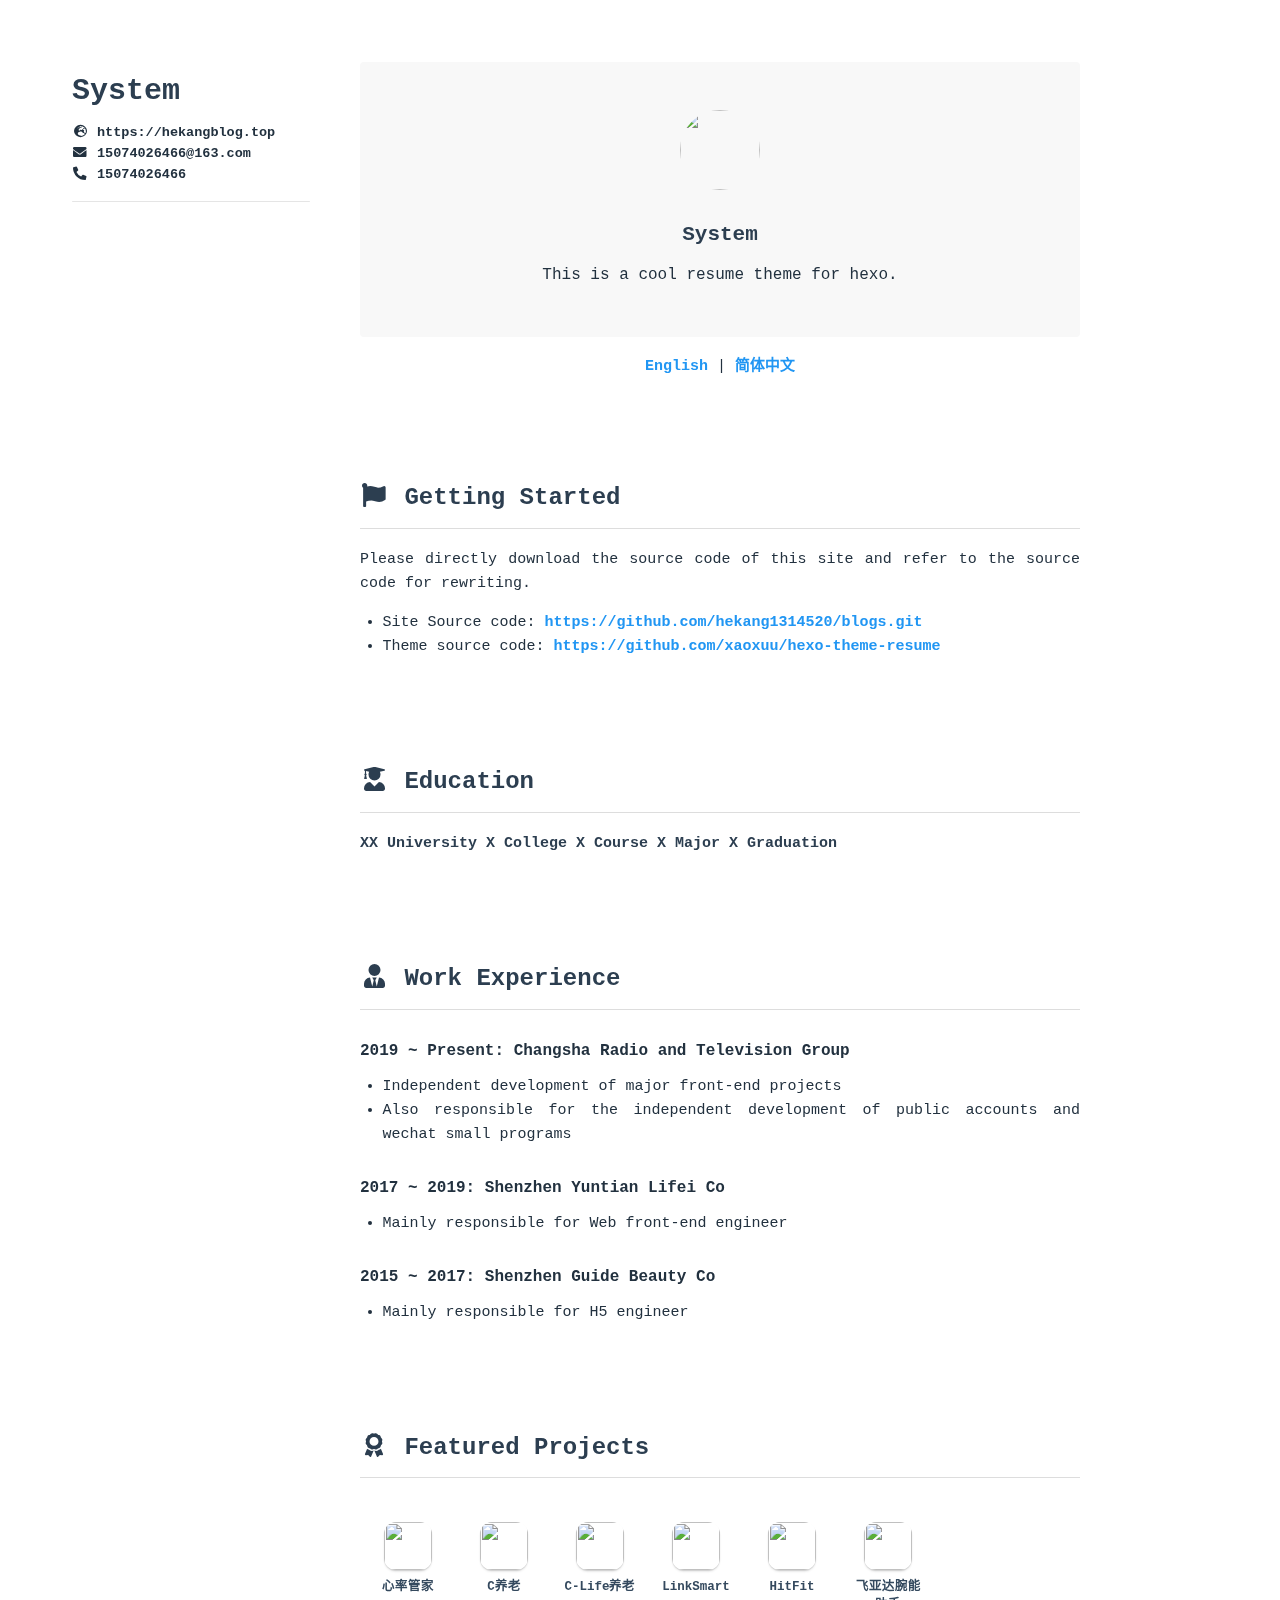
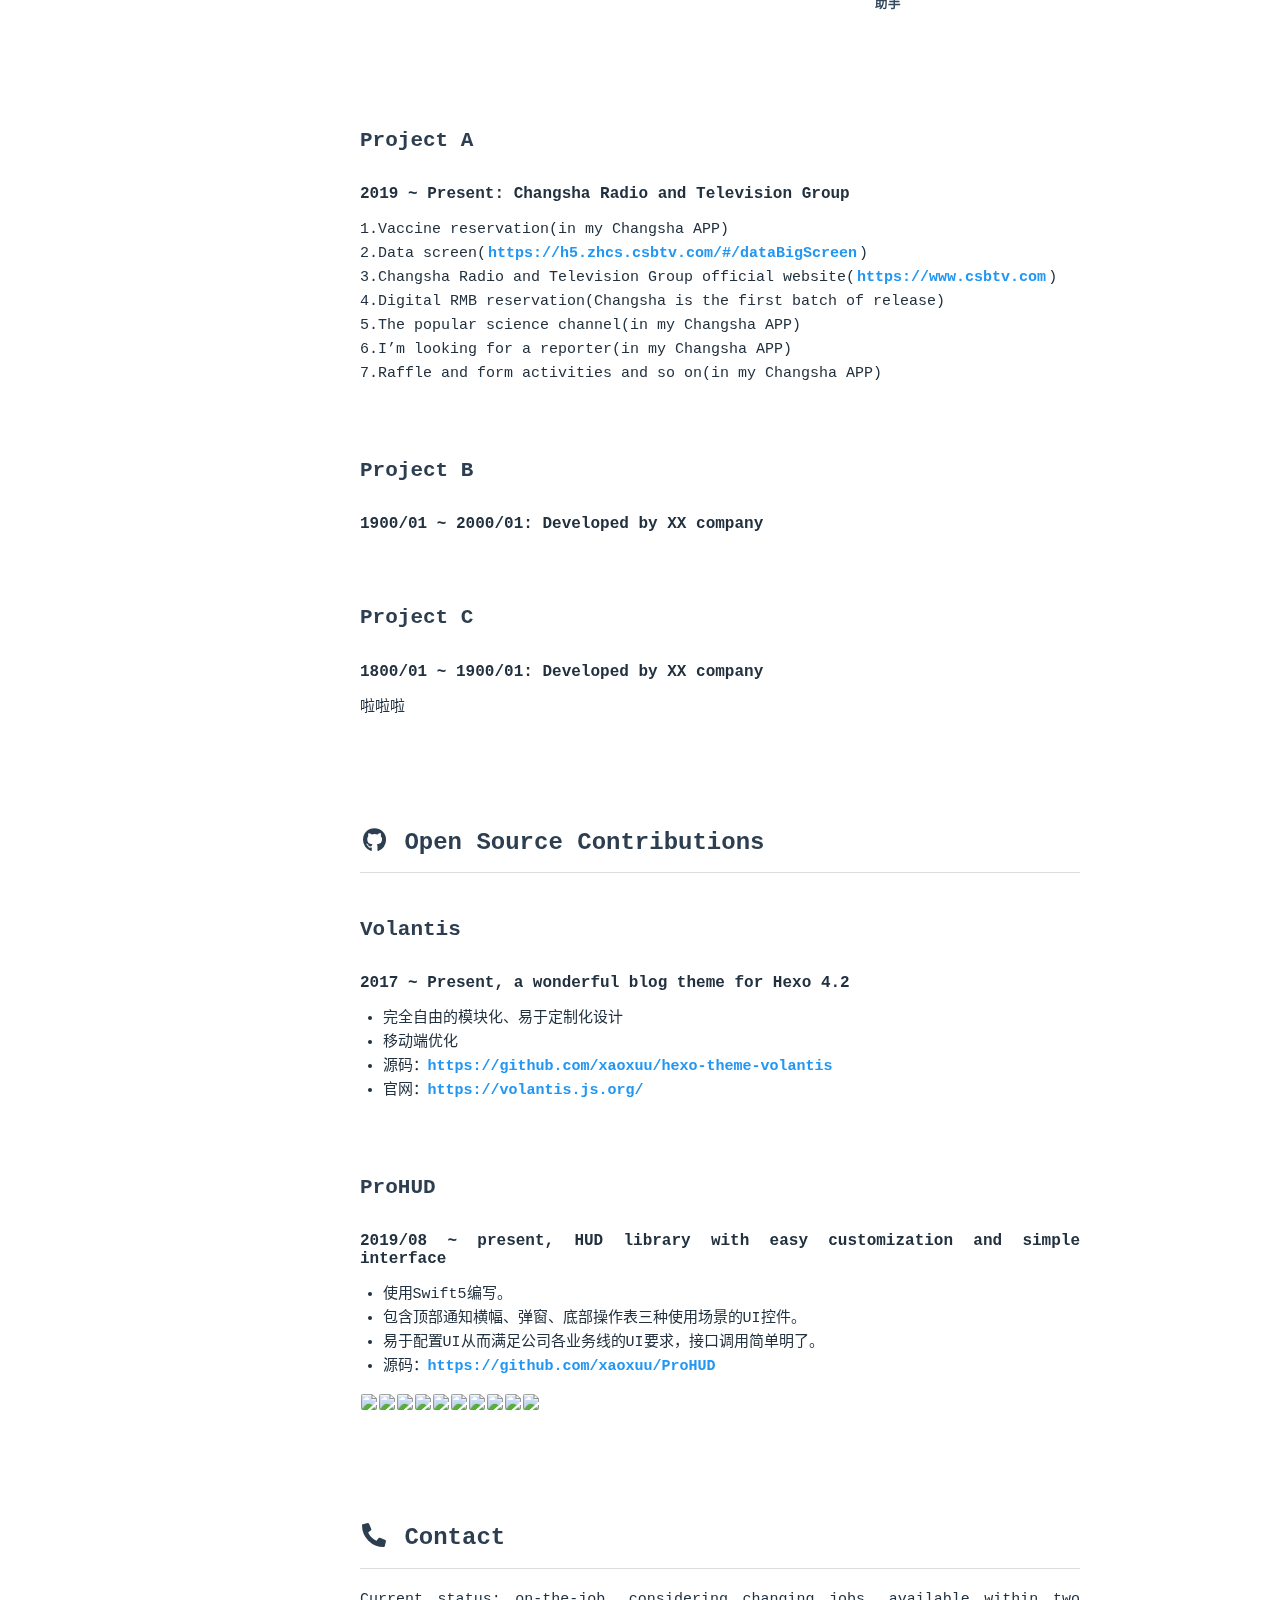
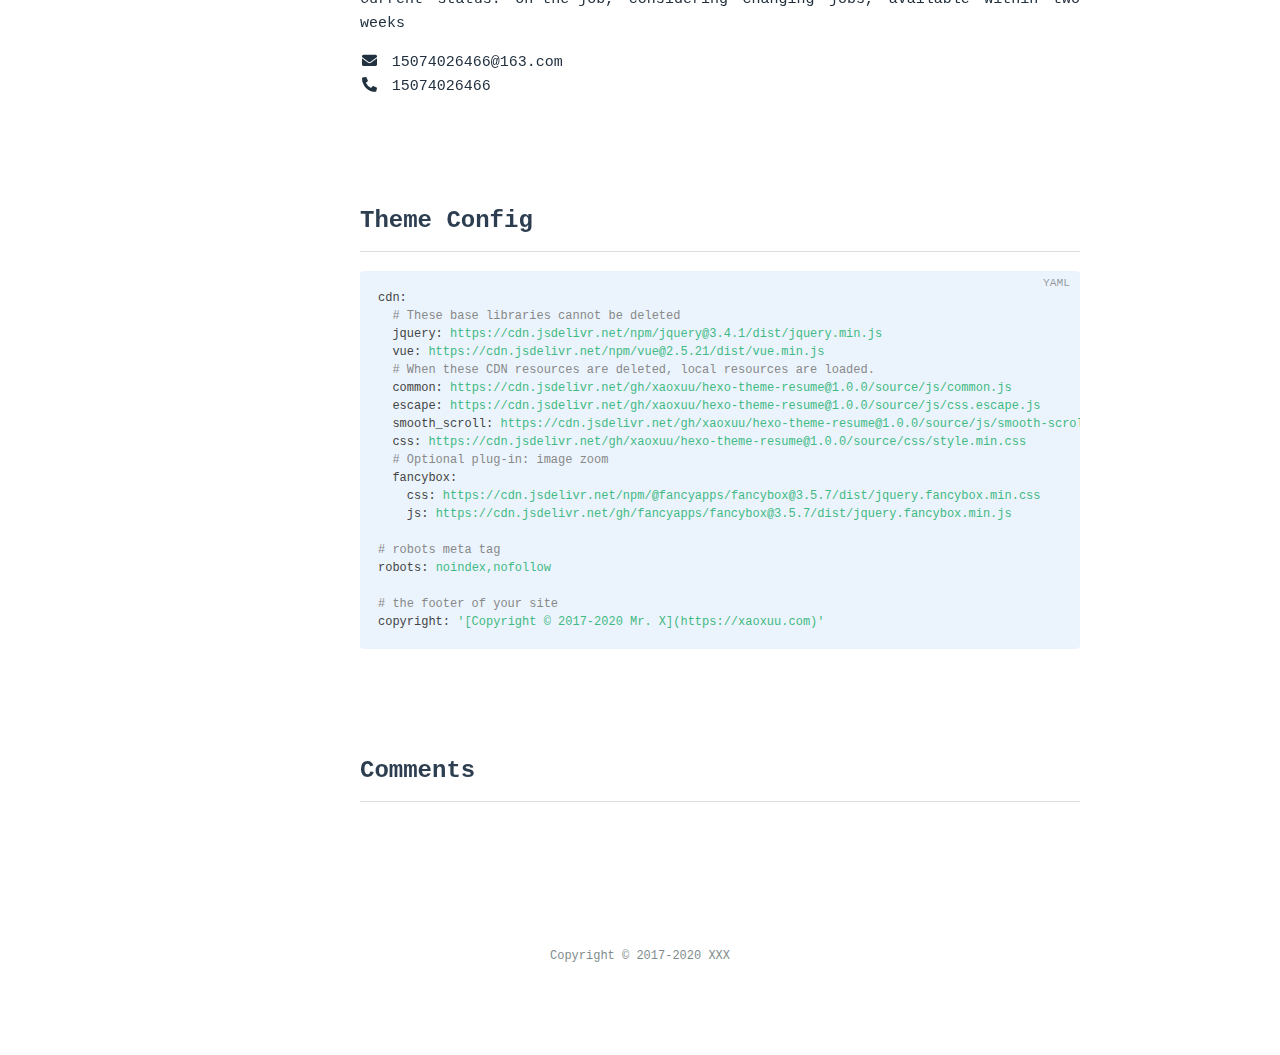
==== index.html @ fd93eb00 "update pages" ====
<!DOCTYPE html><html lang="zh-CN"><head><meta charset="utf-8"><meta name="robots" content="index,follow"><meta name="renderer" content="webkit"><meta name="force-rendering" content="webkit"><meta http-equiv="X-UA-Compatible" content="IE=Edge,chrome=1"><meta name="HandheldFriendly" content="True"><meta name="apple-mobile-web-app-capable" content="yes"><meta name="viewport" content="width=device-width,initial-scale=1,maximum-scale=1,user-scalable=no"><title>System</title><meta name="keywords" content="Resume,Hexo,Resume Theme"><meta name="description" content="This is a cool resume theme for hexo."><meta name="theme-color" content="#FFFFFF"><meta name="msapplication-TileColor" content="#1BC3FB"><meta name="msapplication-config" content="https://cdn.jsdelivr.net/gh/xaoxuu/cdn-assets/favicon/browserconfig.xml"><link rel="shortcut icon" type="image/x-icon" href="https://cdn.jsdelivr.net/gh/xaoxuu/cdn-assets/favicon/favicon.ico"><link rel="icon" type="image/x-icon" sizes="32x32" href="https://cdn.jsdelivr.net/gh/xaoxuu/cdn-assets/favicon/favicon-32x32.png"><link rel="apple-touch-icon" type="image/png" sizes="180x180" href="https://cdn.jsdelivr.net/gh/xaoxuu/cdn-assets/favicon/apple-touch-icon.png"><link rel="mask-icon" color="#1BC3FB" href="https://cdn.jsdelivr.net/gh/xaoxuu/cdn-assets/favicon/safari-pinned-tab.svg"><link rel="manifest" href="https://cdn.jsdelivr.net/gh/xaoxuu/cdn-assets/favicon/site.webmanifest"><link rel="stylesheet" href="https://cdn.jsdelivr.net/npm/@fortawesome/fontawesome-free@5.12.1/css/all.min.css"><link rel="stylesheet" href="https://cdn.jsdelivr.net/npm/@fancyapps/fancybox@3.5/dist/jquery.fancybox.min.css"><link rel="stylesheet" href="/css/page.css"><meta name="generator" content="Hexo 5.3.0"></head><body class="docs"><div id="mobile-bar"><a class="menu-button fas fa-bars"></a><h2 class="nav-title">System</h2></div><script src="https://cdn.jsdelivr.net/npm/vue@2.6/dist/vue.min.js"></script><script>Vue.config.productionTip=!1,window.PAGE_TYPE="resume"</script><div id="main" class="fix-sidebar"><div class="sidebar"><div class="sidebar-inner"><header class="header"><h2>System</h2><div class="meta"><p><a target="_blank" rel="external nofollow noopener noreferrer" href="https://hekangblog.top"><i class="fas fa-globe-europe fa-fw"></i>&nbsp;https://hekangblog.top</a></p><p><a><i class="fas fa-envelope fa-fw"></i>&nbsp;15074026466@163.com</a></p><p><a href="tel:15074026466" rel="external nofollow noopener noreferrer" target="_blank"><i class="fas fa-phone-alt fa-fw"></i>&nbsp;15074026466</a></p></div><hr><br></header><div class="list"><ul class="menu-root"><li><a href="/index.html" class="sidebar-link current"></a></li><li><a href="/zh-cn/index.html" class="sidebar-link current"></a></li></ul></div></div></div><div class="content with-sidebar"><div class="resume-header"><div class="avatar"><img no-lazy class="avatar" src="https://cdn-oss.zhcs.csbtv.com/zhcs-prd/images/623d80fe1bd32700014adb04"></div><h1 class="resume-title">System</h1><p class="description">This is a cool resume theme for hexo.</p></div><center><a href="/">English</a> | <a href="/zh-cn/">简体中文</a></center><h2 id="Getting-Started"><a href="#Getting-Started" class="headerlink" title=" Getting Started"></a><i class="fas fa-flag"></i> Getting Started</h2><p>Please directly download the source code of this site and refer to the source code for rewriting.</p><ul><li>Site Source code: <a target="_blank" rel="external nofollow noopener noreferrer" href="https://github.com/hekang1314520/blogs.git">https://github.com/hekang1314520/blogs.git</a></li><li>Theme source code: <a target="_blank" rel="external nofollow noopener noreferrer" href="https://github.com/xaoxuu/hexo-theme-resume">https://github.com/xaoxuu/hexo-theme-resume</a></li></ul><h2 id="Education"><a href="#Education" class="headerlink" title=" Education"></a><i class="fas fa-user-graduate"></i> Education</h2><p><strong>XX University X College X Course X Major X Graduation</strong></p><h2 id="Work-Experience"><a href="#Work-Experience" class="headerlink" title=" Work Experience"></a><i class="fas fa-user-tie"></i> Work Experience</h2><h4 id="2019-Present-Changsha-Radio-and-Television-Group"><a href="#2019-Present-Changsha-Radio-and-Television-Group" class="headerlink" title="2019 ~ Present: Changsha Radio and Television Group"></a>2019 ~ Present: Changsha Radio and Television Group</h4><ul><li>Independent development of major front-end projects</li><li>Also responsible for the independent development of public accounts and wechat small programs</li></ul><h4 id="2017-2019-Shenzhen-Yuntian-Lifei-Co"><a href="#2017-2019-Shenzhen-Yuntian-Lifei-Co" class="headerlink" title="2017 ~ 2019: Shenzhen Yuntian Lifei Co"></a>2017 ~ 2019: Shenzhen Yuntian Lifei Co</h4><ul><li>Mainly responsible for Web front-end engineer</li></ul><h4 id="2015-2017-Shenzhen-Guide-Beauty-Co"><a href="#2015-2017-Shenzhen-Guide-Beauty-Co" class="headerlink" title="2015 ~ 2017: Shenzhen Guide Beauty Co"></a>2015 ~ 2017: Shenzhen Guide Beauty Co</h4><ul><li>Mainly responsible for H5 engineer</li></ul><h2 id="Featured-Projects"><a href="#Featured-Projects" class="headerlink" title=" Featured Projects"></a><i class="fas fa-award"></i> Featured Projects</h2><btns rounded><a target="_blank" rel="external nofollow noopener noreferrer" href="https://apps.apple.com/cn/app/heart-mate-pro-hrm-utility/id1463348922?ls=1"><img src="https://img.vim-cn.com/92/d570170f4f12e1ee829ca0e85a7dffeb77343a.svg" data-original="https://cdn.jsdelivr.net/gh/xaoxuu/cdn-assets/proj/heartmate/icon.png"> 心率管家 </a><a target="_blank" rel="external nofollow noopener noreferrer" href="https://apps.apple.com/cn/app/c%E5%85%BB%E8%80%81/id1458315594"><img src="https://img.vim-cn.com/92/d570170f4f12e1ee829ca0e85a7dffeb77343a.svg" data-original="https://cdn.jsdelivr.net/gh/xaoxuu/cdn-assets/proj/het-cyanglao/icon.png"> C养老 </a><a target="_blank" rel="external nofollow noopener noreferrer" href="https://apps.apple.com/cn/app/c-life%E5%85%BB%E8%80%81/id1393937890"><img src="https://img.vim-cn.com/92/d570170f4f12e1ee829ca0e85a7dffeb77343a.svg" data-original="https://cdn.jsdelivr.net/gh/xaoxuu/cdn-assets/proj/het-clife/icon.png"> C-Life养老 </a><a target="_blank" rel="external nofollow noopener noreferrer" href="https://apps.apple.com/cn/app/linksmart/id1109303355"><img src="https://img.vim-cn.com/92/d570170f4f12e1ee829ca0e85a7dffeb77343a.svg" data-original="https://cdn.jsdelivr.net/gh/xaoxuu/cdn-assets/proj/ht-linksmart/icon.png"> LinkSmart </a><a target="_blank" rel="external nofollow noopener noreferrer" href="https://apps.apple.com/cn/app/hitfit/id1207738581"><img src="https://img.vim-cn.com/92/d570170f4f12e1ee829ca0e85a7dffeb77343a.svg" data-original="https://cdn.jsdelivr.net/gh/xaoxuu/cdn-assets/proj/ht-hitfit/icon.png"> HitFit </a><a target="_blank" rel="external nofollow noopener noreferrer" href="https://apps.apple.com/cn/app/%E8%85%95%E8%83%BD%E5%8A%A9%E6%89%8B/id1138242219"><img src="https://img.vim-cn.com/92/d570170f4f12e1ee829ca0e85a7dffeb77343a.svg" data-original="https://cdn.jsdelivr.net/gh/xaoxuu/cdn-assets/proj/ht-fiyta/icon.png"> 飞亚达腕能助手</a></btns><br><h3 id="Project-A"><a href="#Project-A" class="headerlink" title="Project A"></a>Project A</h3><h4 id="2019-Present-Changsha-Radio-and-Television-Group-1"><a href="#2019-Present-Changsha-Radio-and-Television-Group-1" class="headerlink" title="2019 ~ Present: Changsha Radio and Television Group"></a>2019 ~ Present: Changsha Radio and Television Group</h4><p>1.Vaccine reservation(in my Changsha APP)<br>2.Data screen(<a target="_blank" rel="external nofollow noopener noreferrer" href="https://h5.zhcs.csbtv.com/#/dataBigScreen">https://h5.zhcs.csbtv.com/#/dataBigScreen</a>)<br>3.Changsha Radio and Television Group official website(<a target="_blank" rel="external nofollow noopener noreferrer" href="https://www.csbtv.com/">https://www.csbtv.com</a>)<br>4.Digital RMB reservation(Changsha is the first batch of release)<br>5.The popular science channel(in my Changsha APP)<br>6.I’m looking for a reporter(in my Changsha APP)<br>7.Raffle and form activities and so on(in my Changsha APP)</p><h3 id="Project-B"><a href="#Project-B" class="headerlink" title="Project B"></a>Project B</h3><h4 id="1900-01-2000-01-Developed-by-XX-company"><a href="#1900-01-2000-01-Developed-by-XX-company" class="headerlink" title="1900/01 ~ 2000/01: Developed by XX company"></a>1900/01 ~ 2000/01: Developed by XX company</h4><h3 id="Project-C"><a href="#Project-C" class="headerlink" title="Project C"></a>Project C</h3><h4 id="1800-01-1900-01-Developed-by-XX-company"><a href="#1800-01-1900-01-Developed-by-XX-company" class="headerlink" title="1800/01 ~ 1900/01: Developed by XX company"></a>1800/01 ~ 1900/01: Developed by XX company</h4><p>啦啦啦</p><h2 id="Open-Source-Contributions"><a href="#Open-Source-Contributions" class="headerlink" title=" Open Source Contributions"></a><i class="fab fa-github"></i> Open Source Contributions</h2><h3 id="Volantis"><a href="#Volantis" class="headerlink" title="Volantis"></a>Volantis</h3><h4 id="2017-Present-a-wonderful-blog-theme-for-Hexo-4-2"><a href="#2017-Present-a-wonderful-blog-theme-for-Hexo-4-2" class="headerlink" title="2017 ~ Present, a wonderful blog theme for Hexo 4.2"></a>2017 ~ Present, a wonderful blog theme for Hexo 4.2</h4><ul><li>完全自由的模块化、易于定制化设计</li><li>移动端优化</li><li>源码：<a target="_blank" rel="external nofollow noopener noreferrer" href="https://github.com/xaoxuu/hexo-theme-volantis">https://github.com/xaoxuu/hexo-theme-volantis</a></li><li>官网：<a target="_blank" rel="external nofollow noopener noreferrer" href="https://volantis.js.org/">https://volantis.js.org/</a></li></ul><h3 id="ProHUD"><a href="#ProHUD" class="headerlink" title="ProHUD"></a>ProHUD</h3><h4 id="2019-08-present-HUD-library-with-easy-customization-and-simple-interface"><a href="#2019-08-present-HUD-library-with-easy-customization-and-simple-interface" class="headerlink" title="2019/08 ~ present, HUD library with easy customization and simple interface"></a>2019/08 ~ present, HUD library with easy customization and simple interface</h4><ul><li>使用Swift5编写。</li><li>包含顶部通知横幅、弹窗、底部操作表三种使用场景的UI控件。</li><li>易于配置UI从而满足公司各业务线的UI要求，接口调用简单明了。</li><li>源码：<a target="_blank" rel="external nofollow noopener noreferrer" href="https://github.com/xaoxuu/ProHUD">https://github.com/xaoxuu/ProHUD</a></li></ul><fancybox><img src="https://img.vim-cn.com/92/d570170f4f12e1ee829ca0e85a7dffeb77343a.svg" data-original="https://cdn.jsdelivr.net/gh/xaoxuu/cdn-assets/proj/prohud/screenshot01.png"> <img src="https://img.vim-cn.com/92/d570170f4f12e1ee829ca0e85a7dffeb77343a.svg" data-original="https://cdn.jsdelivr.net/gh/xaoxuu/cdn-assets/proj/prohud/screenshot02.png"> <img src="https://img.vim-cn.com/92/d570170f4f12e1ee829ca0e85a7dffeb77343a.svg" data-original="https://cdn.jsdelivr.net/gh/xaoxuu/cdn-assets/proj/prohud/screenshot03.png"> <img src="https://img.vim-cn.com/92/d570170f4f12e1ee829ca0e85a7dffeb77343a.svg" data-original="https://cdn.jsdelivr.net/gh/xaoxuu/cdn-assets/proj/prohud/screenshot04.png"> <img src="https://img.vim-cn.com/92/d570170f4f12e1ee829ca0e85a7dffeb77343a.svg" data-original="https://cdn.jsdelivr.net/gh/xaoxuu/cdn-assets/proj/prohud/screenshot05.png"> <img src="https://img.vim-cn.com/92/d570170f4f12e1ee829ca0e85a7dffeb77343a.svg" data-original="https://cdn.jsdelivr.net/gh/xaoxuu/cdn-assets/proj/prohud/screenshot06.png"> <img src="https://img.vim-cn.com/92/d570170f4f12e1ee829ca0e85a7dffeb77343a.svg" data-original="https://cdn.jsdelivr.net/gh/xaoxuu/cdn-assets/proj/prohud/screenshot07.png"> <img src="https://img.vim-cn.com/92/d570170f4f12e1ee829ca0e85a7dffeb77343a.svg" data-original="https://cdn.jsdelivr.net/gh/xaoxuu/cdn-assets/proj/prohud/screenshot08.png"> <img src="https://img.vim-cn.com/92/d570170f4f12e1ee829ca0e85a7dffeb77343a.svg" data-original="https://cdn.jsdelivr.net/gh/xaoxuu/cdn-assets/proj/prohud/screenshot09.png"> <img src="https://img.vim-cn.com/92/d570170f4f12e1ee829ca0e85a7dffeb77343a.svg" data-original="https://cdn.jsdelivr.net/gh/xaoxuu/cdn-assets/proj/prohud/screenshot10.png"></fancybox><h2 id="Contact"><a href="#Contact" class="headerlink" title=" Contact"></a><i class="fas fa-phone-alt"></i> Contact</h2><p>Current status: on-the-job, considering changing jobs, available within two weeks</p><p><i class="fas fa-envelope fa-fw"></i> 15074026466@163.com<br><i class="fas fa-phone-alt fa-fw"></i> 15074026466</p><h2 id="Theme-Config"><a href="#Theme-Config" class="headerlink" title="Theme Config"></a>Theme Config</h2><figure class="highlight yaml"><table><tr><td class="code"><pre><span class="line"><span class="attr">cdn:</span></span><br><span class="line">  <span class="comment"># These base libraries cannot be deleted</span></span><br><span class="line">  <span class="attr">jquery:</span> <span class="string">https://cdn.jsdelivr.net/npm/jquery@3.4.1/dist/jquery.min.js</span></span><br><span class="line">  <span class="attr">vue:</span> <span class="string">https://cdn.jsdelivr.net/npm/vue@2.5.21/dist/vue.min.js</span></span><br><span class="line">  <span class="comment"># When these CDN resources are deleted, local resources are loaded.</span></span><br><span class="line">  <span class="attr">common:</span> <span class="string">https://cdn.jsdelivr.net/gh/xaoxuu/hexo-theme-resume@1.0.0/source/js/common.js</span></span><br><span class="line">  <span class="attr">escape:</span> <span class="string">https://cdn.jsdelivr.net/gh/xaoxuu/hexo-theme-resume@1.0.0/source/js/css.escape.js</span></span><br><span class="line">  <span class="attr">smooth_scroll:</span> <span class="string">https://cdn.jsdelivr.net/gh/xaoxuu/hexo-theme-resume@1.0.0/source/js/smooth-scroll.min.js</span></span><br><span class="line">  <span class="attr">css:</span> <span class="string">https://cdn.jsdelivr.net/gh/xaoxuu/hexo-theme-resume@1.0.0/source/css/style.min.css</span></span><br><span class="line">  <span class="comment"># Optional plug-in: image zoom</span></span><br><span class="line">  <span class="attr">fancybox:</span></span><br><span class="line">    <span class="attr">css:</span> <span class="string">https://cdn.jsdelivr.net/npm/@fancyapps/fancybox@3.5.7/dist/jquery.fancybox.min.css</span></span><br><span class="line">    <span class="attr">js:</span> <span class="string">https://cdn.jsdelivr.net/gh/fancyapps/fancybox@3.5.7/dist/jquery.fancybox.min.js</span></span><br><span class="line"></span><br><span class="line"><span class="comment"># robots meta tag</span></span><br><span class="line"><span class="attr">robots:</span> <span class="string">noindex,nofollow</span></span><br><span class="line"></span><br><span class="line"><span class="comment"># the footer of your site</span></span><br><span class="line"><span class="attr">copyright:</span> <span class="string">&#x27;[Copyright © 2017-2020 Mr. X](https://xaoxuu.com)&#x27;</span></span><br></pre></td></tr></table></figure><h2 id="Comments"><a href="#Comments" class="headerlink" title="Comments"></a>Comments</h2><script src="https://utteranc.es/client.js" repo="xaoxuu/hexo-theme-resume" issue-number="17" theme="github-light" crossorigin="anonymous" async></script></div></div><script src="https://cdn.jsdelivr.net/gh/xaoxuu/hexo-theme-resume@1.0.0/source/js/smooth-scroll.min.js"></script><footer id="footer"><p></p><p><a href="/">Copyright © 2017-2020 XXX</a></p><p></p></footer><script src="https://cdn.jsdelivr.net/npm/jquery@3.5/dist/jquery.min.js"></script><script src="https://cdn.jsdelivr.net/gh/xaoxuu/hexo-theme-resume@1.0.0/source/js/common.js"></script><script src="https://cdn.jsdelivr.net/gh/xaoxuu/hexo-theme-resume@1.0.0/source/js/css.escape.js"></script><script src="https://cdn.jsdelivr.net/gh/fancyapps/fancybox@3.5/dist/jquery.fancybox.min.js"></script><script>let LAZY_LOAD_IMAGE="[object Object]";$("body").find("fancybox").find("img").each(function(){var t=document.createElement("a");$(t).attr("data-fancybox","gallery"),$(t).attr("href",$(this).attr("src")),LAZY_LOAD_IMAGE&&$(t).attr("href",$(this).attr("data-original")),$(this).wrap(t)})</script><script>window.imageLazyLoadSetting={isSPA:!1,processImages:null}</script><script>window.addEventListener("load",function(){var t=/\.(gif|jpg|jpeg|tiff|png)$/i,r=/^data:image\/[a-z]+;base64,/;Array.prototype.slice.call(document.querySelectorAll("img[data-original]")).forEach(function(a){var e=a.parentNode;"A"===e.tagName&&(e.href.match(t)||e.href.match(r))&&(e.href=a.dataset.original)})})</script><script>!function(n){n.imageLazyLoadSetting.processImages=i;var e=n.imageLazyLoadSetting.isSPA,r=Array.prototype.slice.call(document.querySelectorAll("img[data-original]"));function i(){e&&(r=Array.prototype.slice.call(document.querySelectorAll("img[data-original]")));for(var t,a=0;a<r.length;a++)0<=(t=(t=r[a]).getBoundingClientRect()).bottom&&0<=t.left&&t.top<=(n.innerHeight||document.documentElement.clientHeight)&&function(){var e=r[a],t=e,n=function(){r=r.filter(function(t){return e!==t})},i=new Image,o=t.getAttribute("data-original");i.onload=function(){t.src=o,n()},i.src=o}()}i(),n.addEventListener("scroll",function(){var t=i,e=n;clearTimeout(t.tId),t.tId=setTimeout(function(){t.call(e)},500)})}(this)</script><script>'use strict';'serviceWorker'in navigator&&navigator.serviceWorker.register('service-worker.js').then(function(a){a.onupdatefound=function(){var b=a.installing;b.onstatechange=function(){switch(b.state){case'installed':navigator.serviceWorker.controller?console.log('New or updated content is available.'):console.log('Content is now available offline!');break;case'redundant':console.error('The installing service worker became redundant.');}}}}).catch(function(a){console.error('Error during service worker registration:',a)});
</script></body></html>
---- css/page.css ----
/* build time:Fri Mar 25 2022 16:46:04 GMT+0800 (中国标准时间)*/
@font-face{font-family:Courier;src:url(https://cdn.jsdelivr.net/gh/xaoxuu/cdn-fonts/Courier/Courier.dfont);font-weight:300}.gutter pre{color:rgba(0,0,0,.4)}pre{color:#444}pre .constant,pre .function .keyword{color:#0092db}pre .attribute,pre .keyword{color:#e96900}pre .literal,pre .number{color:#ae81ff}pre .change,pre .clojure .built_in,pre .flow,pre .lisp .title,pre .nginx .title,pre .tag,pre .tag .title,pre .tex .special,pre .winutils{color:#2973b7}pre .class .title{color:#2c3e50}pre .regexp,pre .symbol,pre .symbol .string,pre .value{color:#42b983}pre .title{color:#a6e22e}pre .type{color:#2395f3}pre .addition,pre .apache .cbracket,pre .apache .tag,pre .attr_selector,pre .built_in,pre .django .filter .argument,pre .django .template_tag,pre .django .variable,pre .envvar,pre .haskell .type,pre .javadoc,pre .preprocessor,pre .prompt,pre .pseudo,pre .ruby .class .parent,pre .smalltalk .array,pre .smalltalk .class,pre .smalltalk .localvars,pre .sql .aggregate,pre .stream,pre .string,pre .subst,pre .tag .value,pre .tex .command{color:#42b983}pre .apache .sqbracket,pre .comment,pre .deletion,pre .doctype,pre .java .annotation,pre .pi,pre .python .decorator,pre .shebang,pre .template_comment,pre .tex .formula{color:#888}pre .coffeescript .javascript,pre .javascript .xml,pre .tex .formula,pre .xml .cdata,pre .xml .css,pre .xml .javascript,pre .xml .vbscript{opacity:.5}body{font-family:Courier,Menlo,Monaco,"Helvetica Neue",Arial,sans-serif;font-size:15px;-webkit-font-smoothing:antialiased;-moz-osx-font-smoothing:grayscale;color:#22313f;background-color:#fff;margin:0}body.docs{padding-top:0}@media screen and (max-width:900px){body.docs{padding-top:0}}hr{border:0;border-radius:1px;border-bottom:1px solid rgba(0,0,0,.1)}a{text-decoration:none;color:#22313f}img{border:none}h1,h2,h3,h4,strong{font-weight:600;color:#2c3e50}code,pre{font-family:Menlo,Monaco,courier,monospace,Arial,sans-serif;font-size:.8em;-webkit-font-smoothing:initial;-moz-osx-font-smoothing:initial}code{color:#e96900;background-color:#ebf4fd;border:1px solid #bfdcf9;padding:3px 4px 1px 4px;margin:0 2px;border-radius:2px;word-break:break-all}em{color:#7f8c8d}.button{padding:.32em 2em;line-height:2em;border-radius:2px;display:inline-block;color:#fff;background-color:#2196f3;transition:all .15s ease;box-sizing:border-box}.button.white{background-color:#fff;color:#2196f3!important}.button.clear{background:rgba(0,0,0,0)}.button.gray{background-color:#999}.button:hover{color:#fff!important}.button.active,.button:hover{background:#0c82df;box-shadow:0 4px 8px rgba(0,0,0,.12),0 8px 16px rgba(0,0,0,.12),0 16px 32px rgba(0,0,0,.12)}.button:active{box-shadow:0 2px 4px rgba(0,0,0,.1)}.highlight{overflow-x:auto;background-color:#ebf4fd;padding:0;line-height:1.1em;border-radius:4px;position:relative}.highlight table,.highlight td,.highlight tr{width:100%;border-collapse:collapse;padding:0;margin:0}.highlight .gutter{width:1.5em;background:#d5e8fb}.highlight .gutter pre{text-align:right;padding:0 1em;background-color:rgba(0,0,0,0);line-height:1.5em}.highlight .code pre{background:#ebf4fd;padding:1.5em;line-height:1.5em;margin:0}.highlight .code .line{min-height:1.5em}.highlight .code.code:before{content:" ";position:absolute;top:0;right:0;color:rgba(0,0,0,.4);text-align:right;font-size:.75em;padding:5px 10px 0;line-height:15px;height:15px}.highlight.c .code:before{content:"C"}.highlight.swift .code:before{content:"SWIFT"}.highlight.objc .code:before{content:"OBJECTIVE-C"}.highlight.html .code:before{content:"HTML"}.highlight.js .code:before{content:"JS"}.highlight.bash .code:before{content:"BASH"}.highlight.shell .code:before{content:"SHELL"}.highlight.css .code:before{content:"CSS"}.highlight.stylus .code:before{content:"STYLUS"}.highlight.less .code:before{content:"LESS"}.highlight.java .code:before{content:"JAVA"}.highlight.python .code:before{content:"PYTHON"}.highlight.yaml .code:before{content:"YAML"}.hljs{background:0 0!important}#main{position:relative;z-index:1;padding:0 60px 30px;overflow-x:hidden}#nav .nav-link{cursor:pointer}#nav .nav-dropdown-container .nav-link:hover:not(.current){border-bottom:none}#nav .nav-dropdown-container:hover .nav-dropdown{display:block}#nav .nav-dropdown-container.ecosystem,#nav .nav-dropdown-container.language{margin-left:20px}#nav .nav-dropdown-container .arrow{pointer-events:none}#nav .nav-dropdown{display:none;box-sizing:border-box;max-height:calc(100vh - 60px);overflow-y:auto;position:absolute;top:100%;right:-15px;background-color:#fff;padding:10px 0;border:1px solid #ddd;border-bottom-color:#ccc;text-align:left;border-radius:4px;white-space:nowrap}#nav .nav-dropdown li{line-height:1.8em;margin:0;display:block}#nav .nav-dropdown li>ul{padding-left:0}#nav .nav-dropdown li:first-child h4{margin-top:0;padding-top:0;border-top:0}#nav .nav-dropdown a,#nav .nav-dropdown h4{padding:0 24px 0 20px}#nav .nav-dropdown h4{font-size:.78em;color:rgba(44,62,80,.45);margin:.45em 0 0;padding-top:.45em;border-top:1px solid #eee}#nav .nav-dropdown a{color:#3a5169;font-size:.95em;font-weight:700;display:block}#nav .nav-dropdown a:hover{color:#2196f3}#nav .arrow{display:inline-block;vertical-align:middle;margin-top:-1px;margin-left:6px;margin-right:-14px;width:0;height:0;border-left:4px solid transparent;border-right:4px solid transparent;border-top:5px solid #ccc}sup.beta.beta{font-size:.6em;margin-left:.7em;text-transform:uppercase;opacity:.6}@media print{body{color:#000}.highlight{padding:0;page-break-inside:avoid}.highlight .code pre{color:#000;background-color:#fff;border-style:solid;border-width:2px 2px 2px 2px;border-color:#e8e8e8;page-break-inside:avoid}h1,h2,h3,h4,h5{color:#000;page-break-after:avoid;page-break-before:avoid}img{page-break-inside:avoid}h2+p{page-break-before:avoid}a:link:after,a:visited:after{content:" [" attr(href) "] "}}#comments #valine_container .info{display:none}#footer{padding:40px 0 80px;color:#7f8c8d;text-align:center}#footer p{font-size:.8em}#footer a{color:#7f8c8d;transition:all .2s ease;-moz-transition:all .2s ease;-webkit-transition:all .2s ease;-o-transition:all .2s ease}#footer a:hover{color:#ff5722!important}#footer .social-wrapper{display:flex;justify-content:center;flex-wrap:wrap}#footer .social-wrapper a{position:relative;display:inline-block;text-align:center;display:flex;justify-content:center;align-items:center;flex-wrap:wrap;width:1.2em;height:1.2em;margin:4px;padding:.5em;border-radius:50%;background-color:transparent;transition:all .28s ease;-moz-transition:all .28s ease;-webkit-transition:all .28s ease;-o-transition:all .28s ease}#footer .social-wrapper a:hover{color:#2196f3;background-color:#e6f2fc}#header{background-color:#fff;height:40px;padding:10px 60px;position:relative;z-index:100;box-shadow:0 1px 1px rgba(0,0,0,.12),0 2px 2px rgba(0,0,0,.08)}body.docs #header{position:fixed;width:100%;top:0}body.docs #nav{position:fixed}#nav{list-style-type:none;margin:0;padding:0;position:absolute;right:30px;top:10px;height:40px;line-height:40px}#nav .break{display:none}#nav li{display:inline-block;position:relative;margin:0 .6em}#nav .seperator{margin:.3em;display:inline}#nav .nav-dropdown .nav-link.current,#nav .nav-dropdown .nav-link:hover{border-bottom:none}#nav .nav-dropdown .nav-link.current::after{content:"";width:0;height:0;border-left:5px solid #2196f3;border-top:3px solid transparent;border-bottom:3px solid transparent;position:absolute;top:50%;margin-top:-4px;left:8px}.nav-link{padding-bottom:3px;white-space:nowrap}.nav-link.current,.nav-link:hover{border-bottom:3px solid #2196f3}.nav-link.contribute,.nav-link.team{margin-left:10px}.new-label{position:absolute;top:3px;left:110%;background-color:#2196f3;color:#fff;line-height:16px;height:16px;font-size:9px;font-weight:700;font-family:Menlo,Monaco,courier,monospace,Arial,sans-serif;padding:1px 4px 0 6px;border-radius:4px}.search-query{height:30px;line-height:30px;box-sizing:border-box;padding:0 15px 0 30px;border:1px solid #e3e3e3;color:#2c3e50;outline:0;border-radius:15px;margin-right:10px;transition:border-color .2s ease;background:#fff url(/assets/img/search.png) 8px 5px no-repeat;background-size:20px;vertical-align:middle!important}.search-query:focus{border-color:#2196f3}#logo{display:inline-block;font-size:1.8em;line-height:40px;color:rgba(33,150,243,.9);font-family:Courier,Menlo,Monaco,"Helvetica Neue",Arial,sans-serif,cursive;font-weight:500}#logo img{vertical-align:middle;margin-right:6px;width:40px;height:40px;display:none}#mobile-bar{position:fixed;top:0;left:0;width:100%;height:54px;background-color:#fff;z-index:9;display:none;box-shadow:0 1px 2px rgba(0,0,0,.12);transition:all .5s ease;-moz-transition:all .5s ease;-webkit-transition:all .5s ease;-o-transition:all .5s ease}#mobile-bar .nav-title{font-family:Courier,Menlo,Monaco,"Helvetica Neue",Arial,sans-serif;font-size:1.1em;line-height:52px;color:#2c3e50;display:flex;margin:2px 54px 0 54px}#mobile-bar .menu-button{position:absolute;width:54px;height:54px;display:flex;align-items:center;justify-content:center;font-size:1.25em}#mobile-bar .menu-button.right{font-size:1.1em;top:0;right:0}#mobile-bar .logo{opacity:1;position:absolute;width:38px;height:38px;border-radius:50%;top:8px;right:16px;background-size:38px}#mobile-bar .logo img{width:38px;height:38px;border-radius:50%}@media print{#header{display:none}}.sidebar{position:absolute;top:0;left:0;bottom:0;overflow-x:hidden;overflow-y:auto;-webkit-overflow-scrolling:touch;-ms-overflow-style:none}.sidebar header{padding-top:60px;padding-left:12px}.sidebar header h2{margin-bottom:0;font-size:2em}.sidebar header .meta{margin:16px 0;font-size:.9em}.sidebar header p{margin:2px 0;line-height:1.4em;font-size:1em}.sidebar header a{margin:0;display:inline;transition:all .2s ease;-moz-transition:all .2s ease;-webkit-transition:all .2s ease;-o-transition:all .2s ease}.sidebar header a:hover{color:#ff5722!important}.sidebar a{font-weight:700;font-size:1em}.sidebar h2{margin-top:.2em}.sidebar p.job{margin-top:8px;font-weight:700;color:#2196f3}.sidebar ul{list-style-type:none;margin:0;line-height:1.5em;padding-left:1em}.sidebar ul a{font-weight:inherit;font-size:1.2em;transition:all .2s ease;-moz-transition:all .2s ease;-webkit-transition:all .2s ease;-o-transition:all .2s ease}.sidebar ul a:hover{color:#ff5722!important}.sidebar li{margin-top:.5em}.sidebar .sidebar-inner{width:250px;padding:8px 20px 60px 60px;margin-bottom:4em}.sidebar .sidebar-inner .footer{padding:1em 0 2em 0;bottom:0;position:fixed;background:#fff;width:inherit}.sidebar .version-select{vertical-align:middle;margin-left:5px}.sidebar .menu-root{padding-left:0;font-weight:700}.sidebar .menu-sub{font-size:.85em}.sidebar .menu-sub ul{font-weight:400}.sidebar .sidebar-link{color:#7f8c8d}.sidebar .sidebar-link.current{font-weight:600;color:#2196f3}.sidebar .sidebar-link.new:after{content:"NEW";display:inline-block;font-size:10px;font-weight:600;color:#fff;background-color:#2196f3;line-height:14px;padding:0 4px;border-radius:3px;margin-left:5px;vertical-align:middle;position:relative;top:-1px}.sidebar .sidebar-link:hover{border-bottom:2px solid #2196f3}.sidebar .section-link.active{font-weight:700;color:#2196f3}.sidebar .main-menu{margin-bottom:20px;display:none;padding-left:0}.sidebar .main-menu .seperator{background:#12f;display:none}.sidebar .nav-dropdown h4{font-weight:400;margin:0}@media screen and (max-width:900px){.sidebar{position:fixed;z-index:10;background-color:#fff;height:100%;top:0;left:0;box-shadow:1px 0 2px rgba(0,0,0,.08),2px 0 4px rgba(0,0,0,.08),4px 0 8px rgba(0,0,0,.06),8px 0 16px rgba(0,0,0,.06);transition:all .4s cubic-bezier(.4,0,0,1);-webkit-transform:translate(-280px,0);transform:translate(-280px,0)}.sidebar .sidebar-inner{padding:8px 8px 60px 16px;box-sizing:border-box}.sidebar .sidebar-inner .footer{display:none}.sidebar .sidebar-inner-index{padding:8px 8px 60px 16px}.sidebar .search-query{width:200px;margin-bottom:10px}.sidebar .main-menu{display:block}.sidebar .list{margin:0 auto}.sidebar.open{-webkit-transform:translate(0,0);transform:translate(0,0);width:280px}.sidebar.open .header{padding-top:30px}}@media print{.sidebar{display:none}}.content details h2{text-align:center;margin-top:0}.content .style-enforcement,.content .style-example,.content details{border-radius:4px;margin:1.6em 0;padding:1.6em}.content .style-enforcement h4,.content .style-example h4,.content details h4{margin-top:0}.content .style-enforcement figure:last-child,.content .style-enforcement p:last-child,.content .style-example figure:last-child,.content .style-example p:last-child,.content details figure:last-child,.content details p:last-child{margin-bottom:0;padding-bottom:0}.content .style-example h3{margin-top:2em}.content .style-example.example{background:rgba(136,136,136,.08)}.content .style-example.example h4{color:#6d6d6d}.content .style-example.example-bad{background:rgba(212,133,130,.08)}.content .style-example.example-bad h4{color:#a17471}.content .style-example.example-good{background:rgba(95,163,104,.08)}.content .style-example.example-good h4{color:#5c735f}.style-enforcement,details{background-color:rgba(136,136,136,.08)}details{display:block;position:relative}details:not([open]) summary::after{content:"..."}details:not([open]) summary:hover{background:rgba(255,255,255,.3)}summary{cursor:pointer;padding:1.6em;margin:-1.6em;outline:0}summary>h4{display:inline-block;margin:0}.style-enforcement table{width:100%;background-color:#ebf4fd;border-radius:4px}.style-enforcement td,.style-enforcement th{padding:.4em;text-align:center}.style-enforcement th{padding-bottom:.2em}.style-enforcement td{padding-top:.2em}.style-rule-tag{background-color:#ebf4fd;border-radius:4px;font-size:.9em;color:#5c735f;font-weight:600;text-transform:uppercase;padding:.1em .4em}a>.style-rule-tag{color:#2196f3}sup{text-transform:uppercase;font-size:.7em;margin-left:1em;pointer-events:all;position:absolute}[data-p="a"]{color:#6b2a2a}[data-p="b"]{color:#8c480a}[data-p="c"]{color:#2b5a99}[data-p="d"]{content:#3f536d}.readmore{background-color:#ebf4fd;padding:1em;border-radius:2px;color:#52a1f8;position:relative}.readmore a{margin:0 4px;width:100%;color:#52a1f8!important;position:relative;transition:all .2s ease;-moz-transition:all .2s ease;-webkit-transition:all .2s ease;-o-transition:all .2s ease}.readmore a:first-child{margin-left:0}.readmore a:hover{color:#ff5722!important}#header{transition:background-color .3s ease-in-out}.content{position:relative;padding:46px 0;max-width:720px;margin:0 auto;padding-left:40px;text-align:justify}.content.api>a:first-of-type>h2{margin-top:0;padding-top:0}.content.api ul{padding-left:1.25em;line-height:1.4em}.content.api ul p:not(.tip),.content.api ul ul{padding-bottom:0;margin:1.2em 0}.content .button{color:#fff}.content .button:hover{color:#fff!important}.content fancybox{display:flex}.content fancybox a{margin:0 1px}.content fancybox img{border-radius:2px}@media screen and (max-width:425px){.content fancybox a{margin:0 .5px}.content fancybox img{border-radius:1px}}.content img{max-width:100%}.content span.light{color:#7f8c8d}.content span.info{font-size:.85em;display:inline-block;vertical-align:middle;width:280px;margin-left:20px}.content h2,.content h3{pointer-events:none}.content h2 i,.content h3 i{text-align:center;width:28px;padding-right:2px}.content h2 a,.content h2 button,.content h3 a,.content h3 button{pointer-events:auto;color:#2c3e50}.content h2:before,.content h3:before{content:"";display:block;visibility:hidden;height:24px}.content h2{margin:3.5em 0 .8em;padding-bottom:.7em;border-bottom:1px solid #ddd;font-size:1.6em}@media screen and (max-width:425px){.content h2{font-size:1.4em}}.content h2 a{color:#2c3e50}.content h3{margin:3rem 0 0;line-height:1.2;position:relative;font-size:1.4em}@media screen and (max-width:425px){.content h3{font-size:1.3em}}.content h3 a,.content h3 button{color:#2196f3}.content h3>a:before{color:#2196f3;position:absolute;left:-.7em;padding-right:.5em;font-size:1.2em;line-height:1;font-weight:700}.content h2+h3{margin-top:0}.content h4{margin:2rem 0 0;color:#22313f;font-size:16px}.content figure{margin:1.2em 0}.content ol,.content p,.content ul{line-height:1.6em;position:relative;z-index:1}.content ol,.content ul{padding-left:1.5em;position:inherit}.content ol.center,.content ul.center{justify-content:center}.content ol.pure,.content ul.pure{padding:0;display:flex;flex-wrap:wrap;align-items:stretch}.content ol.pure li,.content ul.pure li{margin:8px;display:flex;width:86px;flex-direction:column;align-items:stretch;vertical-align:middle;text-align:center;font-size:.8em;line-height:1.2em;overflow:hidden}.content ol.pure li a,.content ul.pure li a{display:flex;flex-direction:column;align-items:center;text-align:center;color:#2c3e50}.content ol.pure li img,.content ul.pure li img{margin-bottom:8px}.content ol.pure.rounded img,.content ul.pure.rounded img{border-radius:25%}.content ol.pure.circle img,.content ul.pure.circle img{border-radius:50%}@media screen and (max-width:900px){.content ol.pure.about,.content ul.pure.about{justify-content:center}}.content i.fa-fw{text-align:justify}.content a{word-break:break-all;color:#2196f3;font-weight:600;transition:all .2s ease;-moz-transition:all .2s ease;-webkit-transition:all .2s ease;-o-transition:all .2s ease}.content a:hover{color:#ff5722!important}.content blockquote{margin:16px 0;padding:16px;border-left:4px solid #2196f3;background-color:#e6f2fc;border-radius:4px}.content blockquote p{margin-left:0;margin-bottom:0;padding-bottom:0}.content blockquote p:first-child{margin-top:0}.content iframe{margin:1em 0}.content>table{word-break:break-all;border-spacing:0;border-collapse:collapse;margin:1.2em auto;width:100%;overflow-x:auto}.content>table td,.content>table th{line-height:1.5em;padding:.4em .8em;border:none;border:1px solid #ddd}.content>table td div:before,.content>table th div:before{display:inline-block;font:normal normal normal 14px/1 FontAwesome;font-size:inherit;text-rendering:auto;-webkit-font-smoothing:antialiased;width:20px;height:16px;text-align:center}.content>table td div a,.content>table th div a{color:inherit}.content>table td div a:hover,.content>table th div a:hover{color:inherit!important;text-decoration:underline}.content>table td div.unknown,.content>table th div.unknown{color:#ffbd2d}.content>table td div.unknown:before,.content>table th div.unknown:before{content:"\f0ac"}.content>table td div.unsafe,.content>table th div.unsafe{color:#ff6058}.content>table td div.unsafe:before,.content>table th div.unsafe:before{content:"\f059"}.content>table td div.safe,.content>table th div.safe{color:#28c940}.content>table td div.safe:before,.content>table th div.safe:before{content:"\f023"}.content>table td div.plain:before,.content>table th div.plain:before{content:"";width:0}.content>table td div.safe.apple:before,.content>table th div.safe.apple:before{content:"\f179"}.content>table td div.safe.google:before,.content>table th div.safe.google:before{content:"\f1a0"}.content>table td div.safe.local:before,.content>table th div.safe.local:before{content:"\f07c"}.content>table td div.safe.github:before,.content>table th div.safe.github:before{content:"\f09b"}.content>table th{font-weight:700;text-align:left}.content>table th,.content>table tr:nth-child(2n){background-color:#f8f8f8}.content>table th code,.content>table tr:nth-child(2n) code{background-color:#efefef}.content p.success,.content p.tip{margin:16px 0;padding:16px;border-left-width:4px;border-left-style:solid;background-color:#f8f8f8;position:relative;border-bottom-right-radius:4px;border-top-right-radius:4px}.content p.success:before,.content p.tip:before{position:absolute;top:16px;left:-12px;color:#fff;width:20px;height:20px;border-radius:100%;text-align:center;line-height:22px;font-family:FontAwesome;font-size:12px}.content p.success code,.content p.tip code{background-color:#efefef}.content p.success em,.content p.tip em{color:#22313f}.content p.tip{border-left-color:#fe5f58;background-color:rgba(254,237,236,.5)}.content p.tip:before{content:"\f12a";background-color:#fe5f58}.content p.success{border-left-color:#3dc550;background-color:rgba(233,247,235,.5)}.content p.success:before{content:"\f00c";background-color:#3dc550}.content p .flex{display:flex}.content p .flex a{margin:0 4px}.content p .flex.around{justify-content:space-around}.content p .flex.start{justify-content:flex-start}.content p .flex.end{justify-content:flex-end}.content p .flex.center{justify-content:center}.content p .flex.between{justify-content:space-between}.content .readmore a,.content .readmore i,.content p a,.content p i{margin:0 2px;text-align:center}.content .readmore a,.content p a{margin:0 2px}.content .readmore i{width:18px}.guide-links{margin-top:2em;height:1em}.footer{color:#7f8c8d;margin-top:2em;padding-top:2em;border-top:1px solid #e5e5e5;font-size:.9em}#main.fix-sidebar{position:static}#main.fix-sidebar .sidebar{position:fixed}@media screen and (min-width:1590px){#header{background-color:rgba(255,255,255,.8)}}@media screen and (min-width:1300px){.content{padding-left:150px}}@media screen and (max-width:1300px){.content.with-sidebar{margin-left:260px}#ad{z-index:1;position:relative;padding:0;bottom:0;right:0;float:right;padding:0 0 20px 30px}}@media screen and (max-width:900px){body{-webkit-text-size-adjust:none;font-size:15px}#header{display:none}#logo{display:none}.nav-link{padding-bottom:1px}.nav-link.current,.nav-link:hover{border-bottom:2px solid #2196f3}#mobile-bar{display:block}#main{padding:2em 1.4em 0}.highlight pre{padding:1.2em 1em}.content{padding-left:0}.content.with-sidebar{margin:auto}.content h2:before,.content h3:before{content:"";display:block;visibility:hidden;height:70px}.content h2:before,.content h3:before{margin-top:-70px}.footer{margin-left:0;text-align:center}}@media screen and (max-width:560px){#downloads{text-align:center;margin-bottom:25px}#downloads .info{margin-top:5px;margin-left:0}iframe{margin:0!important}}@media print{.footer{display:none}.content{padding-left:0}.content p{line-height:1.35em}.content p.tip{background-color:#fff;border:2px solid #e8e8e8;border-left:4px solid #f66}}[data-p=blue]{color:#52a1f8}[data-p=green]{color:#3dc550}[data-p=yellow]{color:#ffbd2b}[data-p=red]{color:#fe5f58}.content .resume-header{display:block;margin:16px 0;padding:32px 16px;background:#f8f8f8;border-radius:4px}.content .resume-header h1{margin-top:32px;line-height:1.2;position:relative;font-size:1.4em;text-align:center}.content .resume-header .description{text-align:center;font-size:16px}.content .resume-header .social-btns{text-align:center}.content .resume-header .social-btns .social-link{padding:4px 8px;margin:0 8px;border-radius:2px}.content img.avatar{width:80px;height:80px;display:block;margin:16px auto;margin-top:16px;border-radius:50%}.content p[subtitle]{margin-top:8px}.content p[center]{text-align:center}.content btns{display:flex;flex-wrap:wrap;margin:16px 0;justify-content:flex-start;align-items:flex-start}@media screen and (max-width:500px){.content btns{justify-content:space-between}}.content btns a{transition:all .28s ease;-moz-transition:all .28s ease;-webkit-transition:all .28s ease;-o-transition:all .28s ease;margin:0;display:flex;justify-content:flex-start;align-content:center;align-items:center;flex-direction:column;line-height:1.5;padding:8px 12px;text-align:center;font-size:12.5px;min-width:48px;width:10%;border-radius:0;color:#34495e}@media screen and (max-width:425px){.content btns a{width:calc(100% * .3 - 32px)}}@media screen and (max-width:320px){.content btns a{width:calc(100% * .5 - 32px)}}.content btns a>img:first-child{transition:all .28s ease;-moz-transition:all .28s ease;-webkit-transition:all .28s ease;-o-transition:all .28s ease;height:48px;width:48px;margin:16px 8px 8px 8px;background:#fff;line-height:60px;font-size:28px;box-shadow:0 1px 1px rgba(0,0,0,.12),0 2px 2px rgba(0,0,0,.08)}.content btns a img{margin:.4em auto}.content btns a:hover{text-decoration:none;border-radius:8px;background:rgba(255,87,34,.15)}.content btns a:hover>img:first-child{transform:scale(1.1) translateY(-8px);box-shadow:0 4px 8px rgba(0,0,0,.12),0 8px 16px rgba(0,0,0,.12),0 16px 32px rgba(0,0,0,.12)}.content btns[circle]>a>img:first-child{border-radius:24px}.content btns[rounded]>a>img:first-child{border-radius:12px}.content div.time{margin-top:2px;margin-bottom:16px}.content div.time span{font-weight:600;font-size:14px;opacity:.75}.content span.keyword{margin-right:12px;font-weight:700;color:#ff5722;font-size:15px}.content span.keyword:before{content:'#';opacity:.5}.resume-footer{margin-top:120px;padding:10px 0;color:#7f8c8d}.resume-footer p{font-size:.9em}.resume-footer a{color:#7f8c8d;transition:all .2s ease;-moz-transition:all .2s ease;-webkit-transition:all .2s ease;-o-transition:all .2s ease;text-decoration:underline}.resume-footer a:hover{color:#ff5722!important}
/* rebuild by neat */
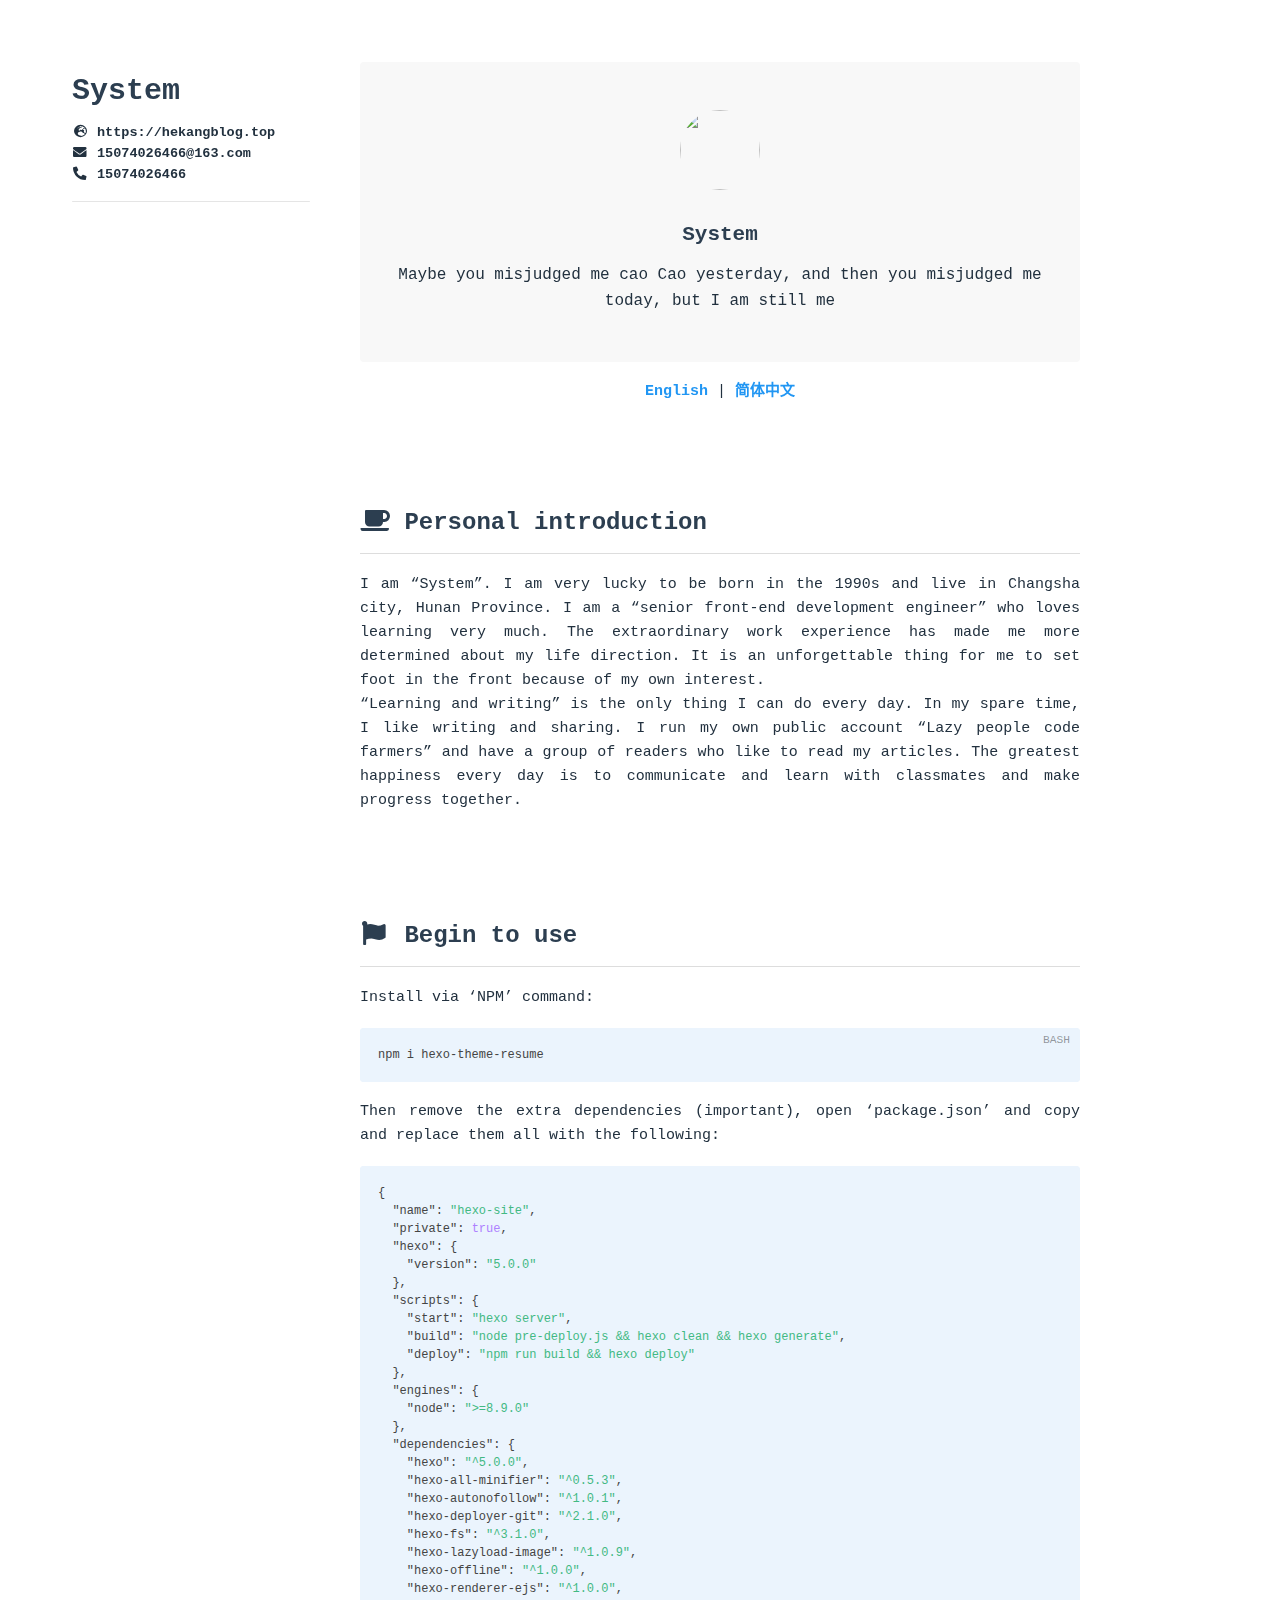
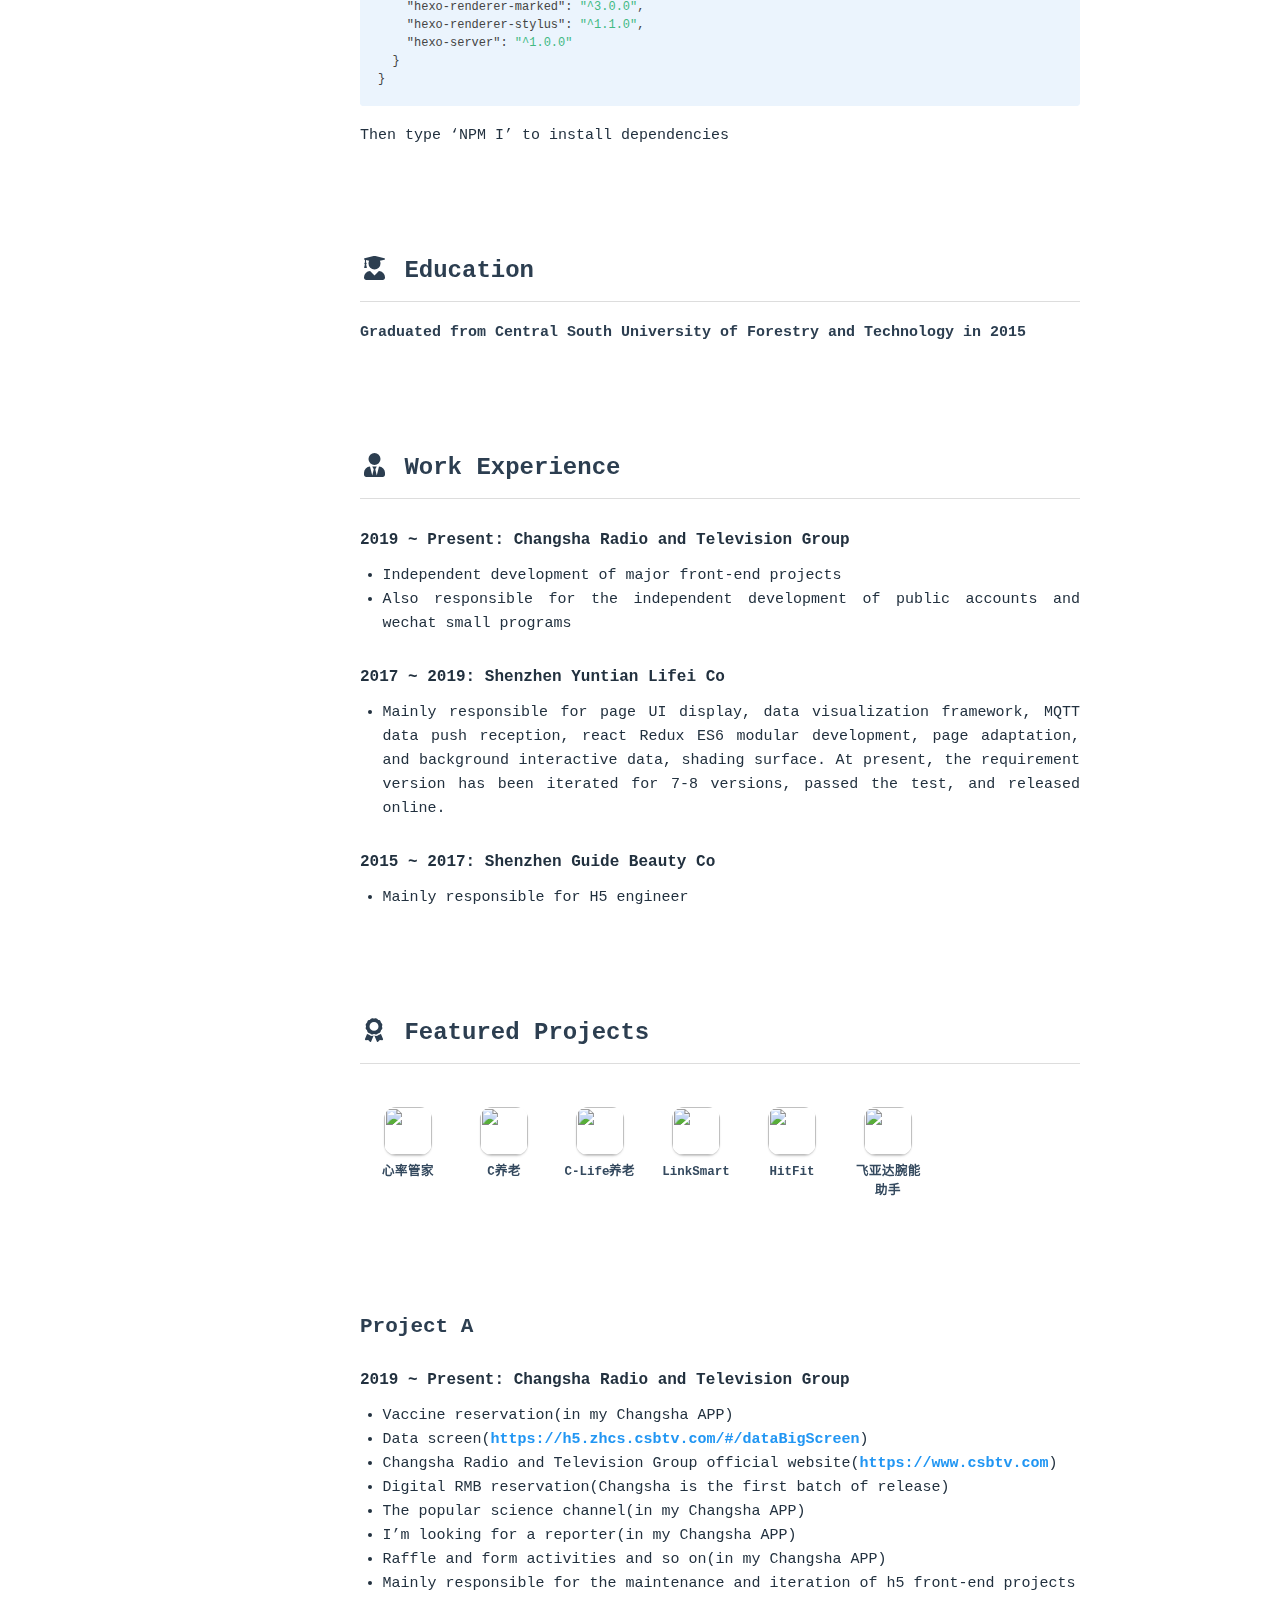
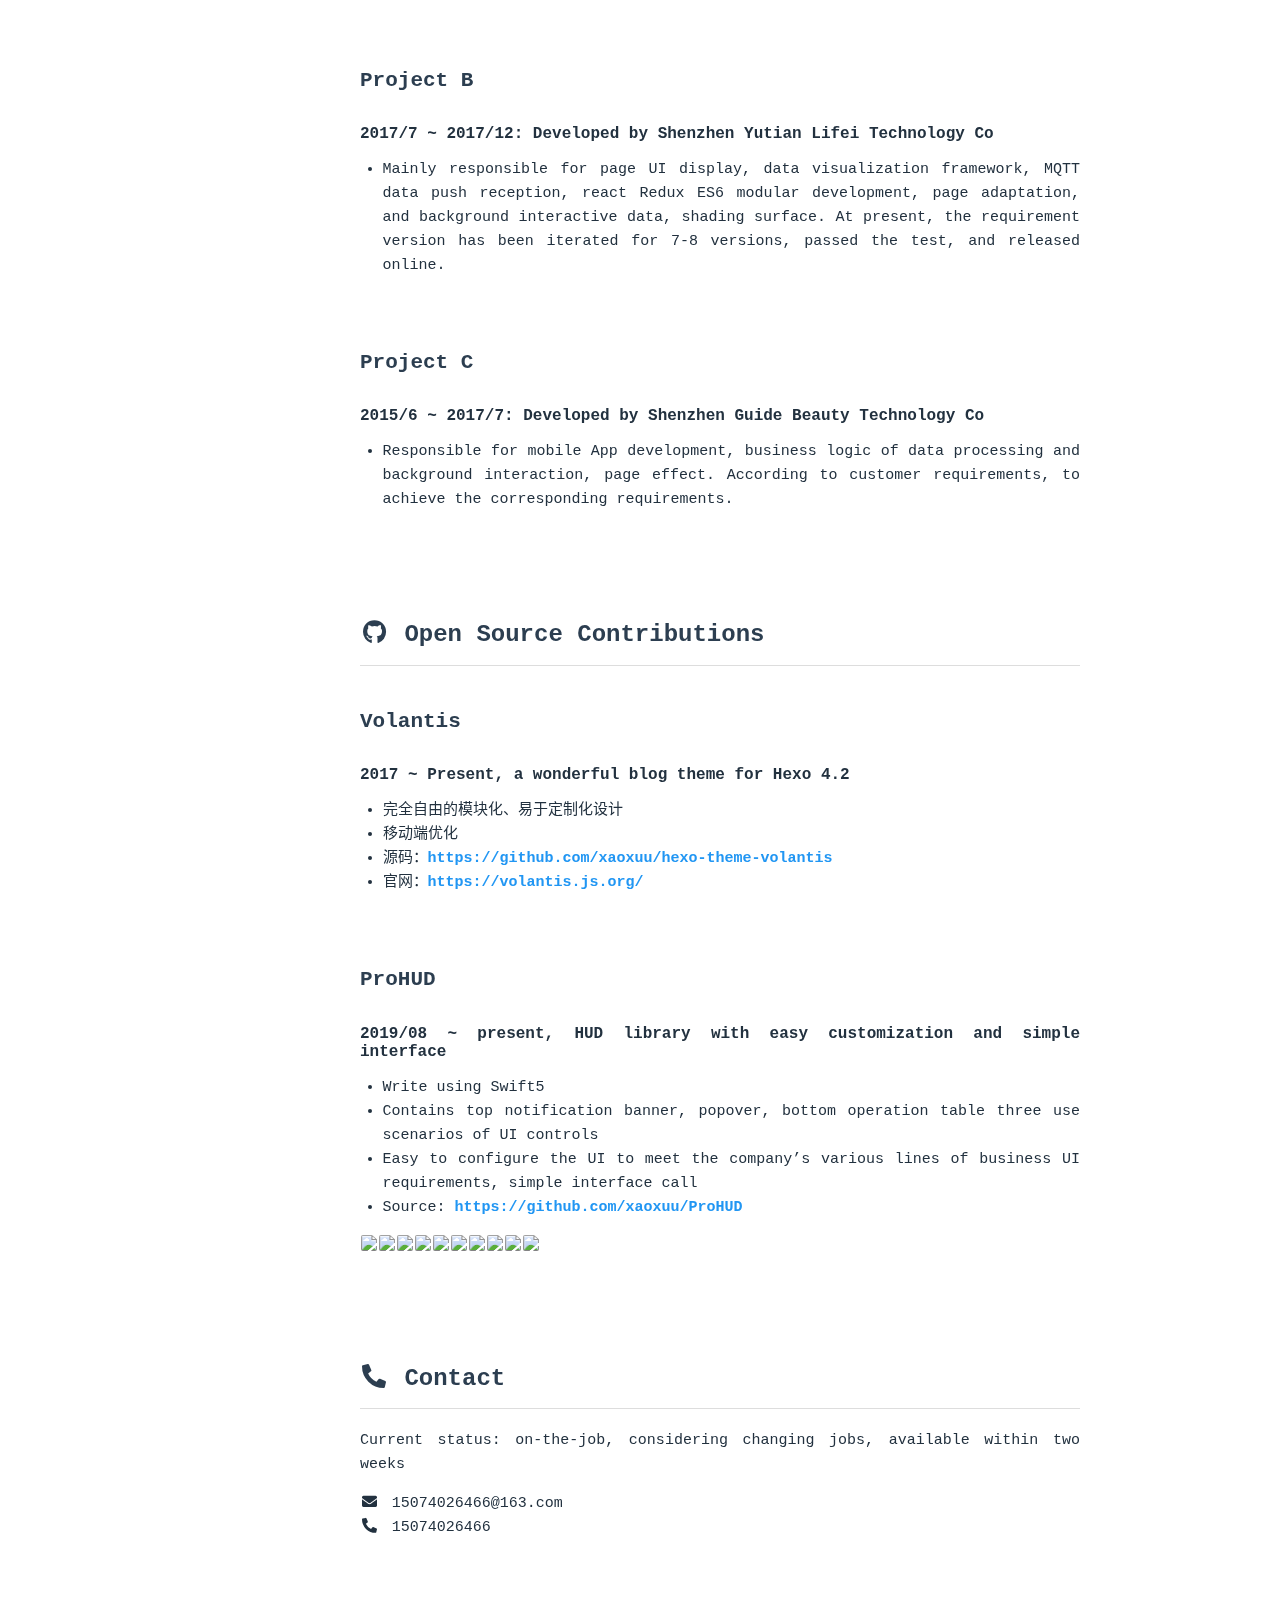
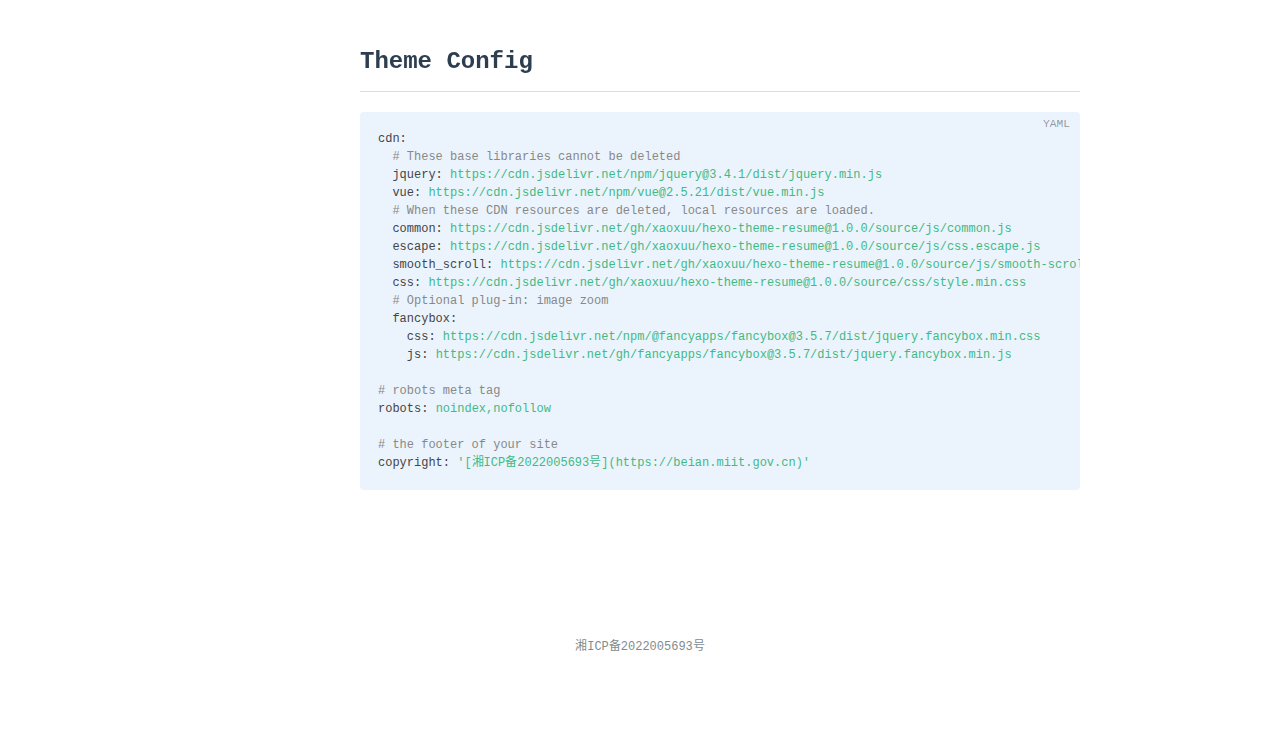
==== commit 454418d9: "Update index.html" ====
--- a/index.html
+++ b/index.html
@@ -1,2 +1,2 @@
-<!DOCTYPE html><html lang="zh-CN"><head><meta charset="utf-8"><meta name="robots" content="index,follow"><meta name="renderer" content="webkit"><meta name="force-rendering" content="webkit"><meta http-equiv="X-UA-Compatible" content="IE=Edge,chrome=1"><meta name="HandheldFriendly" content="True"><meta name="apple-mobile-web-app-capable" content="yes"><meta name="viewport" content="width=device-width,initial-scale=1,maximum-scale=1,user-scalable=no"><title>System</title><meta name="keywords" content="Resume,Hexo,Resume Theme"><meta name="description" content="This is a cool resume theme for hexo."><meta name="theme-color" content="#FFFFFF"><meta name="msapplication-TileColor" content="#1BC3FB"><meta name="msapplication-config" content="https://cdn.jsdelivr.net/gh/xaoxuu/cdn-assets/favicon/browserconfig.xml"><link rel="shortcut icon" type="image/x-icon" href="https://cdn.jsdelivr.net/gh/xaoxuu/cdn-assets/favicon/favicon.ico"><link rel="icon" type="image/x-icon" sizes="32x32" href="https://cdn.jsdelivr.net/gh/xaoxuu/cdn-assets/favicon/favicon-32x32.png"><link rel="apple-touch-icon" type="image/png" sizes="180x180" href="https://cdn.jsdelivr.net/gh/xaoxuu/cdn-assets/favicon/apple-touch-icon.png"><link rel="mask-icon" color="#1BC3FB" href="https://cdn.jsdelivr.net/gh/xaoxuu/cdn-assets/favicon/safari-pinned-tab.svg"><link rel="manifest" href="https://cdn.jsdelivr.net/gh/xaoxuu/cdn-assets/favicon/site.webmanifest"><link rel="stylesheet" href="https://cdn.jsdelivr.net/npm/@fortawesome/fontawesome-free@5.12.1/css/all.min.css"><link rel="stylesheet" href="https://cdn.jsdelivr.net/npm/@fancyapps/fancybox@3.5/dist/jquery.fancybox.min.css"><link rel="stylesheet" href="/css/page.css"><meta name="generator" content="Hexo 5.3.0"></head><body class="docs"><div id="mobile-bar"><a class="menu-button fas fa-bars"></a><h2 class="nav-title">System</h2></div><script src="https://cdn.jsdelivr.net/npm/vue@2.6/dist/vue.min.js"></script><script>Vue.config.productionTip=!1,window.PAGE_TYPE="resume"</script><div id="main" class="fix-sidebar"><div class="sidebar"><div class="sidebar-inner"><header class="header"><h2>System</h2><div class="meta"><p><a target="_blank" rel="external nofollow noopener noreferrer" href="https://hekangblog.top"><i class="fas fa-globe-europe fa-fw"></i>&nbsp;https://hekangblog.top</a></p><p><a><i class="fas fa-envelope fa-fw"></i>&nbsp;15074026466@163.com</a></p><p><a href="tel:15074026466" rel="external nofollow noopener noreferrer" target="_blank"><i class="fas fa-phone-alt fa-fw"></i>&nbsp;15074026466</a></p></div><hr><br></header><div class="list"><ul class="menu-root"><li><a href="/index.html" class="sidebar-link current"></a></li><li><a href="/zh-cn/index.html" class="sidebar-link current"></a></li></ul></div></div></div><div class="content with-sidebar"><div class="resume-header"><div class="avatar"><img no-lazy class="avatar" src="https://cdn-oss.zhcs.csbtv.com/zhcs-prd/images/623d80fe1bd32700014adb04"></div><h1 class="resume-title">System</h1><p class="description">This is a cool resume theme for hexo.</p></div><center><a href="/">English</a> | <a href="/zh-cn/">简体中文</a></center><h2 id="Getting-Started"><a href="#Getting-Started" class="headerlink" title=" Getting Started"></a><i class="fas fa-flag"></i> Getting Started</h2><p>Please directly download the source code of this site and refer to the source code for rewriting.</p><ul><li>Site Source code: <a target="_blank" rel="external nofollow noopener noreferrer" href="https://github.com/hekang1314520/blogs.git">https://github.com/hekang1314520/blogs.git</a></li><li>Theme source code: <a target="_blank" rel="external nofollow noopener noreferrer" href="https://github.com/xaoxuu/hexo-theme-resume">https://github.com/xaoxuu/hexo-theme-resume</a></li></ul><h2 id="Education"><a href="#Education" class="headerlink" title=" Education"></a><i class="fas fa-user-graduate"></i> Education</h2><p><strong>XX University X College X Course X Major X Graduation</strong></p><h2 id="Work-Experience"><a href="#Work-Experience" class="headerlink" title=" Work Experience"></a><i class="fas fa-user-tie"></i> Work Experience</h2><h4 id="2019-Present-Changsha-Radio-and-Television-Group"><a href="#2019-Present-Changsha-Radio-and-Television-Group" class="headerlink" title="2019 ~ Present: Changsha Radio and Television Group"></a>2019 ~ Present: Changsha Radio and Television Group</h4><ul><li>Independent development of major front-end projects</li><li>Also responsible for the independent development of public accounts and wechat small programs</li></ul><h4 id="2017-2019-Shenzhen-Yuntian-Lifei-Co"><a href="#2017-2019-Shenzhen-Yuntian-Lifei-Co" class="headerlink" title="2017 ~ 2019: Shenzhen Yuntian Lifei Co"></a>2017 ~ 2019: Shenzhen Yuntian Lifei Co</h4><ul><li>Mainly responsible for Web front-end engineer</li></ul><h4 id="2015-2017-Shenzhen-Guide-Beauty-Co"><a href="#2015-2017-Shenzhen-Guide-Beauty-Co" class="headerlink" title="2015 ~ 2017: Shenzhen Guide Beauty Co"></a>2015 ~ 2017: Shenzhen Guide Beauty Co</h4><ul><li>Mainly responsible for H5 engineer</li></ul><h2 id="Featured-Projects"><a href="#Featured-Projects" class="headerlink" title=" Featured Projects"></a><i class="fas fa-award"></i> Featured Projects</h2><btns rounded><a target="_blank" rel="external nofollow noopener noreferrer" href="https://apps.apple.com/cn/app/heart-mate-pro-hrm-utility/id1463348922?ls=1"><img src="https://img.vim-cn.com/92/d570170f4f12e1ee829ca0e85a7dffeb77343a.svg" data-original="https://cdn.jsdelivr.net/gh/xaoxuu/cdn-assets/proj/heartmate/icon.png"> 心率管家 </a><a target="_blank" rel="external nofollow noopener noreferrer" href="https://apps.apple.com/cn/app/c%E5%85%BB%E8%80%81/id1458315594"><img src="https://img.vim-cn.com/92/d570170f4f12e1ee829ca0e85a7dffeb77343a.svg" data-original="https://cdn.jsdelivr.net/gh/xaoxuu/cdn-assets/proj/het-cyanglao/icon.png"> C养老 </a><a target="_blank" rel="external nofollow noopener noreferrer" href="https://apps.apple.com/cn/app/c-life%E5%85%BB%E8%80%81/id1393937890"><img src="https://img.vim-cn.com/92/d570170f4f12e1ee829ca0e85a7dffeb77343a.svg" data-original="https://cdn.jsdelivr.net/gh/xaoxuu/cdn-assets/proj/het-clife/icon.png"> C-Life养老 </a><a target="_blank" rel="external nofollow noopener noreferrer" href="https://apps.apple.com/cn/app/linksmart/id1109303355"><img src="https://img.vim-cn.com/92/d570170f4f12e1ee829ca0e85a7dffeb77343a.svg" data-original="https://cdn.jsdelivr.net/gh/xaoxuu/cdn-assets/proj/ht-linksmart/icon.png"> LinkSmart </a><a target="_blank" rel="external nofollow noopener noreferrer" href="https://apps.apple.com/cn/app/hitfit/id1207738581"><img src="https://img.vim-cn.com/92/d570170f4f12e1ee829ca0e85a7dffeb77343a.svg" data-original="https://cdn.jsdelivr.net/gh/xaoxuu/cdn-assets/proj/ht-hitfit/icon.png"> HitFit </a><a target="_blank" rel="external nofollow noopener noreferrer" href="https://apps.apple.com/cn/app/%E8%85%95%E8%83%BD%E5%8A%A9%E6%89%8B/id1138242219"><img src="https://img.vim-cn.com/92/d570170f4f12e1ee829ca0e85a7dffeb77343a.svg" data-original="https://cdn.jsdelivr.net/gh/xaoxuu/cdn-assets/proj/ht-fiyta/icon.png"> 飞亚达腕能助手</a></btns><br><h3 id="Project-A"><a href="#Project-A" class="headerlink" title="Project A"></a>Project A</h3><h4 id="2019-Present-Changsha-Radio-and-Television-Group-1"><a href="#2019-Present-Changsha-Radio-and-Television-Group-1" class="headerlink" title="2019 ~ Present: Changsha Radio and Television Group"></a>2019 ~ Present: Changsha Radio and Television Group</h4><p>1.Vaccine reservation(in my Changsha APP)<br>2.Data screen(<a target="_blank" rel="external nofollow noopener noreferrer" href="https://h5.zhcs.csbtv.com/#/dataBigScreen">https://h5.zhcs.csbtv.com/#/dataBigScreen</a>)<br>3.Changsha Radio and Television Group official website(<a target="_blank" rel="external nofollow noopener noreferrer" href="https://www.csbtv.com/">https://www.csbtv.com</a>)<br>4.Digital RMB reservation(Changsha is the first batch of release)<br>5.The popular science channel(in my Changsha APP)<br>6.I’m looking for a reporter(in my Changsha APP)<br>7.Raffle and form activities and so on(in my Changsha APP)</p><h3 id="Project-B"><a href="#Project-B" class="headerlink" title="Project B"></a>Project B</h3><h4 id="1900-01-2000-01-Developed-by-XX-company"><a href="#1900-01-2000-01-Developed-by-XX-company" class="headerlink" title="1900/01 ~ 2000/01: Developed by XX company"></a>1900/01 ~ 2000/01: Developed by XX company</h4><h3 id="Project-C"><a href="#Project-C" class="headerlink" title="Project C"></a>Project C</h3><h4 id="1800-01-1900-01-Developed-by-XX-company"><a href="#1800-01-1900-01-Developed-by-XX-company" class="headerlink" title="1800/01 ~ 1900/01: Developed by XX company"></a>1800/01 ~ 1900/01: Developed by XX company</h4><p>啦啦啦</p><h2 id="Open-Source-Contributions"><a href="#Open-Source-Contributions" class="headerlink" title=" Open Source Contributions"></a><i class="fab fa-github"></i> Open Source Contributions</h2><h3 id="Volantis"><a href="#Volantis" class="headerlink" title="Volantis"></a>Volantis</h3><h4 id="2017-Present-a-wonderful-blog-theme-for-Hexo-4-2"><a href="#2017-Present-a-wonderful-blog-theme-for-Hexo-4-2" class="headerlink" title="2017 ~ Present, a wonderful blog theme for Hexo 4.2"></a>2017 ~ Present, a wonderful blog theme for Hexo 4.2</h4><ul><li>完全自由的模块化、易于定制化设计</li><li>移动端优化</li><li>源码：<a target="_blank" rel="external nofollow noopener noreferrer" href="https://github.com/xaoxuu/hexo-theme-volantis">https://github.com/xaoxuu/hexo-theme-volantis</a></li><li>官网：<a target="_blank" rel="external nofollow noopener noreferrer" href="https://volantis.js.org/">https://volantis.js.org/</a></li></ul><h3 id="ProHUD"><a href="#ProHUD" class="headerlink" title="ProHUD"></a>ProHUD</h3><h4 id="2019-08-present-HUD-library-with-easy-customization-and-simple-interface"><a href="#2019-08-present-HUD-library-with-easy-customization-and-simple-interface" class="headerlink" title="2019/08 ~ present, HUD library with easy customization and simple interface"></a>2019/08 ~ present, HUD library with easy customization and simple interface</h4><ul><li>使用Swift5编写。</li><li>包含顶部通知横幅、弹窗、底部操作表三种使用场景的UI控件。</li><li>易于配置UI从而满足公司各业务线的UI要求，接口调用简单明了。</li><li>源码：<a target="_blank" rel="external nofollow noopener noreferrer" href="https://github.com/xaoxuu/ProHUD">https://github.com/xaoxuu/ProHUD</a></li></ul><fancybox><img src="https://img.vim-cn.com/92/d570170f4f12e1ee829ca0e85a7dffeb77343a.svg" data-original="https://cdn.jsdelivr.net/gh/xaoxuu/cdn-assets/proj/prohud/screenshot01.png"> <img src="https://img.vim-cn.com/92/d570170f4f12e1ee829ca0e85a7dffeb77343a.svg" data-original="https://cdn.jsdelivr.net/gh/xaoxuu/cdn-assets/proj/prohud/screenshot02.png"> <img src="https://img.vim-cn.com/92/d570170f4f12e1ee829ca0e85a7dffeb77343a.svg" data-original="https://cdn.jsdelivr.net/gh/xaoxuu/cdn-assets/proj/prohud/screenshot03.png"> <img src="https://img.vim-cn.com/92/d570170f4f12e1ee829ca0e85a7dffeb77343a.svg" data-original="https://cdn.jsdelivr.net/gh/xaoxuu/cdn-assets/proj/prohud/screenshot04.png"> <img src="https://img.vim-cn.com/92/d570170f4f12e1ee829ca0e85a7dffeb77343a.svg" data-original="https://cdn.jsdelivr.net/gh/xaoxuu/cdn-assets/proj/prohud/screenshot05.png"> <img src="https://img.vim-cn.com/92/d570170f4f12e1ee829ca0e85a7dffeb77343a.svg" data-original="https://cdn.jsdelivr.net/gh/xaoxuu/cdn-assets/proj/prohud/screenshot06.png"> <img src="https://img.vim-cn.com/92/d570170f4f12e1ee829ca0e85a7dffeb77343a.svg" data-original="https://cdn.jsdelivr.net/gh/xaoxuu/cdn-assets/proj/prohud/screenshot07.png"> <img src="https://img.vim-cn.com/92/d570170f4f12e1ee829ca0e85a7dffeb77343a.svg" data-original="https://cdn.jsdelivr.net/gh/xaoxuu/cdn-assets/proj/prohud/screenshot08.png"> <img src="https://img.vim-cn.com/92/d570170f4f12e1ee829ca0e85a7dffeb77343a.svg" data-original="https://cdn.jsdelivr.net/gh/xaoxuu/cdn-assets/proj/prohud/screenshot09.png"> <img src="https://img.vim-cn.com/92/d570170f4f12e1ee829ca0e85a7dffeb77343a.svg" data-original="https://cdn.jsdelivr.net/gh/xaoxuu/cdn-assets/proj/prohud/screenshot10.png"></fancybox><h2 id="Contact"><a href="#Contact" class="headerlink" title=" Contact"></a><i class="fas fa-phone-alt"></i> Contact</h2><p>Current status: on-the-job, considering changing jobs, available within two weeks</p><p><i class="fas fa-envelope fa-fw"></i> 15074026466@163.com<br><i class="fas fa-phone-alt fa-fw"></i> 15074026466</p><h2 id="Theme-Config"><a href="#Theme-Config" class="headerlink" title="Theme Config"></a>Theme Config</h2><figure class="highlight yaml"><table><tr><td class="code"><pre><span class="line"><span class="attr">cdn:</span></span><br><span class="line">  <span class="comment"># These base libraries cannot be deleted</span></span><br><span class="line">  <span class="attr">jquery:</span> <span class="string">https://cdn.jsdelivr.net/npm/jquery@3.4.1/dist/jquery.min.js</span></span><br><span class="line">  <span class="attr">vue:</span> <span class="string">https://cdn.jsdelivr.net/npm/vue@2.5.21/dist/vue.min.js</span></span><br><span class="line">  <span class="comment"># When these CDN resources are deleted, local resources are loaded.</span></span><br><span class="line">  <span class="attr">common:</span> <span class="string">https://cdn.jsdelivr.net/gh/xaoxuu/hexo-theme-resume@1.0.0/source/js/common.js</span></span><br><span class="line">  <span class="attr">escape:</span> <span class="string">https://cdn.jsdelivr.net/gh/xaoxuu/hexo-theme-resume@1.0.0/source/js/css.escape.js</span></span><br><span class="line">  <span class="attr">smooth_scroll:</span> <span class="string">https://cdn.jsdelivr.net/gh/xaoxuu/hexo-theme-resume@1.0.0/source/js/smooth-scroll.min.js</span></span><br><span class="line">  <span class="attr">css:</span> <span class="string">https://cdn.jsdelivr.net/gh/xaoxuu/hexo-theme-resume@1.0.0/source/css/style.min.css</span></span><br><span class="line">  <span class="comment"># Optional plug-in: image zoom</span></span><br><span class="line">  <span class="attr">fancybox:</span></span><br><span class="line">    <span class="attr">css:</span> <span class="string">https://cdn.jsdelivr.net/npm/@fancyapps/fancybox@3.5.7/dist/jquery.fancybox.min.css</span></span><br><span class="line">    <span class="attr">js:</span> <span class="string">https://cdn.jsdelivr.net/gh/fancyapps/fancybox@3.5.7/dist/jquery.fancybox.min.js</span></span><br><span class="line"></span><br><span class="line"><span class="comment"># robots meta tag</span></span><br><span class="line"><span class="attr">robots:</span> <span class="string">noindex,nofollow</span></span><br><span class="line"></span><br><span class="line"><span class="comment"># the footer of your site</span></span><br><span class="line"><span class="attr">copyright:</span> <span class="string">&#x27;[Copyright © 2017-2020 Mr. X](https://xaoxuu.com)&#x27;</span></span><br></pre></td></tr></table></figure><h2 id="Comments"><a href="#Comments" class="headerlink" title="Comments"></a>Comments</h2><script src="https://utteranc.es/client.js" repo="xaoxuu/hexo-theme-resume" issue-number="17" theme="github-light" crossorigin="anonymous" async></script></div></div><script src="https://cdn.jsdelivr.net/gh/xaoxuu/hexo-theme-resume@1.0.0/source/js/smooth-scroll.min.js"></script><footer id="footer"><p></p><p><a href="/">Copyright © 2017-2020 XXX</a></p><p></p></footer><script src="https://cdn.jsdelivr.net/npm/jquery@3.5/dist/jquery.min.js"></script><script src="https://cdn.jsdelivr.net/gh/xaoxuu/hexo-theme-resume@1.0.0/source/js/common.js"></script><script src="https://cdn.jsdelivr.net/gh/xaoxuu/hexo-theme-resume@1.0.0/source/js/css.escape.js"></script><script src="https://cdn.jsdelivr.net/gh/fancyapps/fancybox@3.5/dist/jquery.fancybox.min.js"></script><script>let LAZY_LOAD_IMAGE="[object Object]";$("body").find("fancybox").find("img").each(function(){var t=document.createElement("a");$(t).attr("data-fancybox","gallery"),$(t).attr("href",$(this).attr("src")),LAZY_LOAD_IMAGE&&$(t).attr("href",$(this).attr("data-original")),$(this).wrap(t)})</script><script>window.imageLazyLoadSetting={isSPA:!1,processImages:null}</script><script>window.addEventListener("load",function(){var t=/\.(gif|jpg|jpeg|tiff|png)$/i,r=/^data:image\/[a-z]+;base64,/;Array.prototype.slice.call(document.querySelectorAll("img[data-original]")).forEach(function(a){var e=a.parentNode;"A"===e.tagName&&(e.href.match(t)||e.href.match(r))&&(e.href=a.dataset.original)})})</script><script>!function(n){n.imageLazyLoadSetting.processImages=i;var e=n.imageLazyLoadSetting.isSPA,r=Array.prototype.slice.call(document.querySelectorAll("img[data-original]"));function i(){e&&(r=Array.prototype.slice.call(document.querySelectorAll("img[data-original]")));for(var t,a=0;a<r.length;a++)0<=(t=(t=r[a]).getBoundingClientRect()).bottom&&0<=t.left&&t.top<=(n.innerHeight||document.documentElement.clientHeight)&&function(){var e=r[a],t=e,n=function(){r=r.filter(function(t){return e!==t})},i=new Image,o=t.getAttribute("data-original");i.onload=function(){t.src=o,n()},i.src=o}()}i(),n.addEventListener("scroll",function(){var t=i,e=n;clearTimeout(t.tId),t.tId=setTimeout(function(){t.call(e)},500)})}(this)</script><script>'use strict';'serviceWorker'in navigator&&navigator.serviceWorker.register('service-worker.js').then(function(a){a.onupdatefound=function(){var b=a.installing;b.onstatechange=function(){switch(b.state){case'installed':navigator.serviceWorker.controller?console.log('New or updated content is available.'):console.log('Content is now available offline!');break;case'redundant':console.error('The installing service worker became redundant.');}}}}).catch(function(a){console.error('Error during service worker registration:',a)});
-</script></body></html>+<!DOCTYPE html><html lang="zh-CN"><head><meta charset="utf-8"><meta name="robots" content="index,follow"><meta name="renderer" content="webkit"><meta name="force-rendering" content="webkit"><meta http-equiv="X-UA-Compatible" content="IE=Edge,chrome=1"><meta name="HandheldFriendly" content="True"><meta name="apple-mobile-web-app-capable" content="yes"><meta name="viewport" content="width=device-width,initial-scale=1,maximum-scale=1,user-scalable=no"><title>System</title><meta name="keywords" content="Resume,Hexo,Resume Theme"><meta name="description" content="Maybe you misjudged me cao Cao yesterday, and then you misjudged me today, but I am still me"><meta name="theme-color" content="#FFFFFF"><meta name="msapplication-TileColor" content="#1BC3FB"><meta name="msapplication-config" content="https://cdn.jsdelivr.net/gh/xaoxuu/cdn-assets/favicon/browserconfig.xml"><link rel="shortcut icon" type="image/x-icon" href="https://cdn.jsdelivr.net/gh/xaoxuu/cdn-assets/favicon/favicon.ico"><link rel="icon" type="image/x-icon" sizes="32x32" href="https://cdn.jsdelivr.net/gh/xaoxuu/cdn-assets/favicon/favicon-32x32.png"><link rel="apple-touch-icon" type="image/png" sizes="180x180" href="https://cdn.jsdelivr.net/gh/xaoxuu/cdn-assets/favicon/apple-touch-icon.png"><link rel="mask-icon" color="#1BC3FB" href="https://cdn.jsdelivr.net/gh/xaoxuu/cdn-assets/favicon/safari-pinned-tab.svg"><link rel="manifest" href="https://cdn.jsdelivr.net/gh/xaoxuu/cdn-assets/favicon/site.webmanifest"><link rel="stylesheet" href="https://cdn.jsdelivr.net/npm/@fortawesome/fontawesome-free@5.12.1/css/all.min.css"><link rel="stylesheet" href="https://cdn.jsdelivr.net/npm/@fancyapps/fancybox@3.5/dist/jquery.fancybox.min.css"><link rel="stylesheet" href="/css/page.css"><meta name="generator" content="Hexo 5.3.0"></head><body class="docs"><div id="mobile-bar"><a class="menu-button fas fa-bars"></a><h2 class="nav-title">System</h2></div><script src="https://cdn.jsdelivr.net/npm/vue@2.6/dist/vue.min.js"></script><script>Vue.config.productionTip=!1,window.PAGE_TYPE="resume"</script><div id="main" class="fix-sidebar"><div class="sidebar"><div class="sidebar-inner"><header class="header"><h2>System</h2><div class="meta"><p><a target="_blank" rel="external nofollow noopener noreferrer" href="https://hekangblog.top"><i class="fas fa-globe-europe fa-fw"></i>&nbsp;https://hekangblog.top</a></p><p><a><i class="fas fa-envelope fa-fw"></i>&nbsp;15074026466@163.com</a></p><p><a href="tel:15074026466" rel="external nofollow noopener noreferrer" target="_blank"><i class="fas fa-phone-alt fa-fw"></i>&nbsp;15074026466</a></p></div><hr><br></header><div class="list"><ul class="menu-root"><li><a href="/index.html" class="sidebar-link current"></a></li><li><a href="/zh-cn/index.html" class="sidebar-link current"></a></li></ul></div></div></div><div class="content with-sidebar"><div class="resume-header"><div class="avatar"><img no-lazy class="avatar" src="https://cdn-oss.zhcs.csbtv.com/zhcs-prd/images/623d80fe1bd32700014adb04"></div><h1 class="resume-title">System</h1><p class="description">Maybe you misjudged me cao Cao yesterday, and then you misjudged me today, but I am still me</p></div><center><a href="/">English</a> | <a href="/zh-cn/">简体中文</a></center><h2 id="Personal-introduction"><a href="#Personal-introduction" class="headerlink" title=" Personal introduction"></a><i class="fa fa-coffee" aria-hidden="true"></i> Personal introduction</h2><p>I am “System”. I am very lucky to be born in the 1990s and live in Changsha city, Hunan Province. I am a “senior front-end development engineer” who loves learning very much. The extraordinary work experience has made me more determined about my life direction. It is an unforgettable thing for me to set foot in the front because of my own interest.<br>“Learning and writing” is the only thing I can do every day. In my spare time, I like writing and sharing. I run my own public account “Lazy people code farmers” and have a group of readers who like to read my articles. The greatest happiness every day is to communicate and learn with classmates and make progress together.</p><h2 id="Begin-to-use"><a href="#Begin-to-use" class="headerlink" title=" Begin to use"></a><i class="fas fa-flag"></i> Begin to use</h2><p>Install via ‘NPM’ command:</p><figure class="highlight bash"><table><tr><td class="code"><pre><span class="line">npm i hexo-theme-resume</span><br></pre></td></tr></table></figure><p>Then remove the extra dependencies (important), open ‘package.json’ and copy and replace them all with the following:</p><figure class="highlight json"><table><tr><td class="code"><pre><span class="line">&#123;</span><br><span class="line">  <span class="attr">&quot;name&quot;</span>: <span class="string">&quot;hexo-site&quot;</span>,</span><br><span class="line">  <span class="attr">&quot;private&quot;</span>: <span class="literal">true</span>,</span><br><span class="line">  <span class="attr">&quot;hexo&quot;</span>: &#123;</span><br><span class="line">    <span class="attr">&quot;version&quot;</span>: <span class="string">&quot;5.0.0&quot;</span></span><br><span class="line">  &#125;,</span><br><span class="line">  <span class="attr">&quot;scripts&quot;</span>: &#123;</span><br><span class="line">    <span class="attr">&quot;start&quot;</span>: <span class="string">&quot;hexo server&quot;</span>,</span><br><span class="line">    <span class="attr">&quot;build&quot;</span>: <span class="string">&quot;node pre-deploy.js &amp;&amp; hexo clean &amp;&amp; hexo generate&quot;</span>,</span><br><span class="line">    <span class="attr">&quot;deploy&quot;</span>: <span class="string">&quot;npm run build &amp;&amp; hexo deploy&quot;</span></span><br><span class="line">  &#125;,</span><br><span class="line">  <span class="attr">&quot;engines&quot;</span>: &#123;</span><br><span class="line">    <span class="attr">&quot;node&quot;</span>: <span class="string">&quot;&gt;=8.9.0&quot;</span></span><br><span class="line">  &#125;,</span><br><span class="line">  <span class="attr">&quot;dependencies&quot;</span>: &#123;</span><br><span class="line">    <span class="attr">&quot;hexo&quot;</span>: <span class="string">&quot;^5.0.0&quot;</span>,</span><br><span class="line">    <span class="attr">&quot;hexo-all-minifier&quot;</span>: <span class="string">&quot;^0.5.3&quot;</span>,</span><br><span class="line">    <span class="attr">&quot;hexo-autonofollow&quot;</span>: <span class="string">&quot;^1.0.1&quot;</span>,</span><br><span class="line">    <span class="attr">&quot;hexo-deployer-git&quot;</span>: <span class="string">&quot;^2.1.0&quot;</span>,</span><br><span class="line">    <span class="attr">&quot;hexo-fs&quot;</span>: <span class="string">&quot;^3.1.0&quot;</span>,</span><br><span class="line">    <span class="attr">&quot;hexo-lazyload-image&quot;</span>: <span class="string">&quot;^1.0.9&quot;</span>,</span><br><span class="line">    <span class="attr">&quot;hexo-offline&quot;</span>: <span class="string">&quot;^1.0.0&quot;</span>,</span><br><span class="line">    <span class="attr">&quot;hexo-renderer-ejs&quot;</span>: <span class="string">&quot;^1.0.0&quot;</span>,</span><br><span class="line">    <span class="attr">&quot;hexo-renderer-marked&quot;</span>: <span class="string">&quot;^3.0.0&quot;</span>,</span><br><span class="line">    <span class="attr">&quot;hexo-renderer-stylus&quot;</span>: <span class="string">&quot;^1.1.0&quot;</span>,</span><br><span class="line">    <span class="attr">&quot;hexo-server&quot;</span>: <span class="string">&quot;^1.0.0&quot;</span></span><br><span class="line">  &#125;</span><br><span class="line">&#125;</span><br></pre></td></tr></table></figure><p>Then type ‘NPM I’ to install dependencies</p><h2 id="Education"><a href="#Education" class="headerlink" title=" Education"></a><i class="fas fa-user-graduate"></i> Education</h2><p><strong>Graduated from Central South University of Forestry and Technology in 2015</strong></p><h2 id="Work-Experience"><a href="#Work-Experience" class="headerlink" title=" Work Experience"></a><i class="fas fa-user-tie"></i> Work Experience</h2><h4 id="2019-Present-Changsha-Radio-and-Television-Group"><a href="#2019-Present-Changsha-Radio-and-Television-Group" class="headerlink" title="2019 ~ Present: Changsha Radio and Television Group"></a>2019 ~ Present: Changsha Radio and Television Group</h4><ul><li>Independent development of major front-end projects</li><li>Also responsible for the independent development of public accounts and wechat small programs</li></ul><h4 id="2017-2019-Shenzhen-Yuntian-Lifei-Co"><a href="#2017-2019-Shenzhen-Yuntian-Lifei-Co" class="headerlink" title="2017 ~ 2019: Shenzhen Yuntian Lifei Co"></a>2017 ~ 2019: Shenzhen Yuntian Lifei Co</h4><ul><li>Mainly responsible for page UI display, data visualization framework, MQTT data push reception, react Redux ES6 modular development, page adaptation, and background interactive data, shading surface. At present, the requirement version has been iterated for 7-8 versions, passed the test, and released online.</li></ul><h4 id="2015-2017-Shenzhen-Guide-Beauty-Co"><a href="#2015-2017-Shenzhen-Guide-Beauty-Co" class="headerlink" title="2015 ~ 2017: Shenzhen Guide Beauty Co"></a>2015 ~ 2017: Shenzhen Guide Beauty Co</h4><ul><li>Mainly responsible for H5 engineer</li></ul><h2 id="Featured-Projects"><a href="#Featured-Projects" class="headerlink" title=" Featured Projects"></a><i class="fas fa-award"></i> Featured Projects</h2><btns rounded><a target="_blank" rel="external nofollow noopener noreferrer" href="https://apps.apple.com/cn/app/heart-mate-pro-hrm-utility/id1463348922?ls=1"><img src="https://img.vim-cn.com/92/d570170f4f12e1ee829ca0e85a7dffeb77343a.svg" data-original="https://cdn.jsdelivr.net/gh/xaoxuu/cdn-assets/proj/heartmate/icon.png"> 心率管家 </a><a target="_blank" rel="external nofollow noopener noreferrer" href="https://apps.apple.com/cn/app/c%E5%85%BB%E8%80%81/id1458315594"><img src="https://img.vim-cn.com/92/d570170f4f12e1ee829ca0e85a7dffeb77343a.svg" data-original="https://cdn.jsdelivr.net/gh/xaoxuu/cdn-assets/proj/het-cyanglao/icon.png"> C养老 </a><a target="_blank" rel="external nofollow noopener noreferrer" href="https://apps.apple.com/cn/app/c-life%E5%85%BB%E8%80%81/id1393937890"><img src="https://img.vim-cn.com/92/d570170f4f12e1ee829ca0e85a7dffeb77343a.svg" data-original="https://cdn.jsdelivr.net/gh/xaoxuu/cdn-assets/proj/het-clife/icon.png"> C-Life养老 </a><a target="_blank" rel="external nofollow noopener noreferrer" href="https://apps.apple.com/cn/app/linksmart/id1109303355"><img src="https://img.vim-cn.com/92/d570170f4f12e1ee829ca0e85a7dffeb77343a.svg" data-original="https://cdn.jsdelivr.net/gh/xaoxuu/cdn-assets/proj/ht-linksmart/icon.png"> LinkSmart </a><a target="_blank" rel="external nofollow noopener noreferrer" href="https://apps.apple.com/cn/app/hitfit/id1207738581"><img src="https://img.vim-cn.com/92/d570170f4f12e1ee829ca0e85a7dffeb77343a.svg" data-original="https://cdn.jsdelivr.net/gh/xaoxuu/cdn-assets/proj/ht-hitfit/icon.png"> HitFit </a><a target="_blank" rel="external nofollow noopener noreferrer" href="https://apps.apple.com/cn/app/%E8%85%95%E8%83%BD%E5%8A%A9%E6%89%8B/id1138242219"><img src="https://img.vim-cn.com/92/d570170f4f12e1ee829ca0e85a7dffeb77343a.svg" data-original="https://cdn.jsdelivr.net/gh/xaoxuu/cdn-assets/proj/ht-fiyta/icon.png"> 飞亚达腕能助手</a></btns><br><h3 id="Project-A"><a href="#Project-A" class="headerlink" title="Project A"></a>Project A</h3><h4 id="2019-Present-Changsha-Radio-and-Television-Group-1"><a href="#2019-Present-Changsha-Radio-and-Television-Group-1" class="headerlink" title="2019 ~ Present: Changsha Radio and Television Group"></a>2019 ~ Present: Changsha Radio and Television Group</h4><ul><li>Vaccine reservation(in my Changsha APP)</li><li>Data screen(<a target="_blank" rel="external nofollow noopener noreferrer" href="https://h5.zhcs.csbtv.com/#/dataBigScreen">https://h5.zhcs.csbtv.com/#/dataBigScreen</a>)</li><li>Changsha Radio and Television Group official website(<a target="_blank" rel="external nofollow noopener noreferrer" href="https://www.csbtv.com/">https://www.csbtv.com</a>)</li><li>Digital RMB reservation(Changsha is the first batch of release)</li><li>The popular science channel(in my Changsha APP)</li><li>I’m looking for a reporter(in my Changsha APP)</li><li>Raffle and form activities and so on(in my Changsha APP)</li><li>Mainly responsible for the maintenance and iteration of h5 front-end projects</li></ul><h3 id="Project-B"><a href="#Project-B" class="headerlink" title="Project B"></a>Project B</h3><h4 id="2017-7-2017-12-Developed-by-Shenzhen-Yutian-Lifei-Technology-Co"><a href="#2017-7-2017-12-Developed-by-Shenzhen-Yutian-Lifei-Technology-Co" class="headerlink" title="2017/7 ~ 2017/12: Developed by Shenzhen Yutian Lifei Technology Co"></a>2017/7 ~ 2017/12: Developed by Shenzhen Yutian Lifei Technology Co</h4><ul><li>Mainly responsible for page UI display, data visualization framework, MQTT data push reception, react Redux ES6 modular development, page adaptation, and background interactive data, shading surface. At present, the requirement version has been iterated for 7-8 versions, passed the test, and released online.</li></ul><h3 id="Project-C"><a href="#Project-C" class="headerlink" title="Project C"></a>Project C</h3><h4 id="2015-6-2017-7-Developed-by-Shenzhen-Guide-Beauty-Technology-Co"><a href="#2015-6-2017-7-Developed-by-Shenzhen-Guide-Beauty-Technology-Co" class="headerlink" title="2015/6 ~ 2017/7: Developed by Shenzhen Guide Beauty Technology Co"></a>2015/6 ~ 2017/7: Developed by Shenzhen Guide Beauty Technology Co</h4><ul><li>Responsible for mobile App development, business logic of data processing and background interaction, page effect. According to customer requirements, to achieve the corresponding requirements.</li></ul><h2 id="Open-Source-Contributions"><a href="#Open-Source-Contributions" class="headerlink" title=" Open Source Contributions"></a><i class="fab fa-github"></i> Open Source Contributions</h2><h3 id="Volantis"><a href="#Volantis" class="headerlink" title="Volantis"></a>Volantis</h3><h4 id="2017-Present-a-wonderful-blog-theme-for-Hexo-4-2"><a href="#2017-Present-a-wonderful-blog-theme-for-Hexo-4-2" class="headerlink" title="2017 ~ Present, a wonderful blog theme for Hexo 4.2"></a>2017 ~ Present, a wonderful blog theme for Hexo 4.2</h4><ul><li>完全自由的模块化、易于定制化设计</li><li>移动端优化</li><li>源码：<a target="_blank" rel="external nofollow noopener noreferrer" href="https://github.com/xaoxuu/hexo-theme-volantis">https://github.com/xaoxuu/hexo-theme-volantis</a></li><li>官网：<a target="_blank" rel="external nofollow noopener noreferrer" href="https://volantis.js.org/">https://volantis.js.org/</a></li></ul><h3 id="ProHUD"><a href="#ProHUD" class="headerlink" title="ProHUD"></a>ProHUD</h3><h4 id="2019-08-present-HUD-library-with-easy-customization-and-simple-interface"><a href="#2019-08-present-HUD-library-with-easy-customization-and-simple-interface" class="headerlink" title="2019/08 ~ present, HUD library with easy customization and simple interface"></a>2019/08 ~ present, HUD library with easy customization and simple interface</h4><ul><li>Write using Swift5</li><li>Contains top notification banner, popover, bottom operation table three use scenarios of UI controls</li><li>Easy to configure the UI to meet the company’s various lines of business UI requirements, simple interface call</li><li>Source: <a target="_blank" rel="external nofollow noopener noreferrer" href="https://github.com/xaoxuu/ProHUD">https://github.com/xaoxuu/ProHUD</a></li></ul><fancybox><img src="https://img.vim-cn.com/92/d570170f4f12e1ee829ca0e85a7dffeb77343a.svg" data-original="https://cdn.jsdelivr.net/gh/xaoxuu/cdn-assets/proj/prohud/screenshot01.png"> <img src="https://img.vim-cn.com/92/d570170f4f12e1ee829ca0e85a7dffeb77343a.svg" data-original="https://cdn.jsdelivr.net/gh/xaoxuu/cdn-assets/proj/prohud/screenshot02.png"> <img src="https://img.vim-cn.com/92/d570170f4f12e1ee829ca0e85a7dffeb77343a.svg" data-original="https://cdn.jsdelivr.net/gh/xaoxuu/cdn-assets/proj/prohud/screenshot03.png"> <img src="https://img.vim-cn.com/92/d570170f4f12e1ee829ca0e85a7dffeb77343a.svg" data-original="https://cdn.jsdelivr.net/gh/xaoxuu/cdn-assets/proj/prohud/screenshot04.png"> <img src="https://img.vim-cn.com/92/d570170f4f12e1ee829ca0e85a7dffeb77343a.svg" data-original="https://cdn.jsdelivr.net/gh/xaoxuu/cdn-assets/proj/prohud/screenshot05.png"> <img src="https://img.vim-cn.com/92/d570170f4f12e1ee829ca0e85a7dffeb77343a.svg" data-original="https://cdn.jsdelivr.net/gh/xaoxuu/cdn-assets/proj/prohud/screenshot06.png"> <img src="https://img.vim-cn.com/92/d570170f4f12e1ee829ca0e85a7dffeb77343a.svg" data-original="https://cdn.jsdelivr.net/gh/xaoxuu/cdn-assets/proj/prohud/screenshot07.png"> <img src="https://img.vim-cn.com/92/d570170f4f12e1ee829ca0e85a7dffeb77343a.svg" data-original="https://cdn.jsdelivr.net/gh/xaoxuu/cdn-assets/proj/prohud/screenshot08.png"> <img src="https://img.vim-cn.com/92/d570170f4f12e1ee829ca0e85a7dffeb77343a.svg" data-original="https://cdn.jsdelivr.net/gh/xaoxuu/cdn-assets/proj/prohud/screenshot09.png"> <img src="https://img.vim-cn.com/92/d570170f4f12e1ee829ca0e85a7dffeb77343a.svg" data-original="https://cdn.jsdelivr.net/gh/xaoxuu/cdn-assets/proj/prohud/screenshot10.png"></fancybox><h2 id="Contact"><a href="#Contact" class="headerlink" title=" Contact"></a><i class="fas fa-phone-alt"></i> Contact</h2><p>Current status: on-the-job, considering changing jobs, available within two weeks</p><p><i class="fas fa-envelope fa-fw"></i> 15074026466@163.com<br><i class="fas fa-phone-alt fa-fw"></i> 15074026466</p><h2 id="Theme-Config"><a href="#Theme-Config" class="headerlink" title="Theme Config"></a>Theme Config</h2><figure class="highlight yaml"><table><tr><td class="code"><pre><span class="line"><span class="attr">cdn:</span></span><br><span class="line">  <span class="comment"># These base libraries cannot be deleted</span></span><br><span class="line">  <span class="attr">jquery:</span> <span class="string">https://cdn.jsdelivr.net/npm/jquery@3.4.1/dist/jquery.min.js</span></span><br><span class="line">  <span class="attr">vue:</span> <span class="string">https://cdn.jsdelivr.net/npm/vue@2.5.21/dist/vue.min.js</span></span><br><span class="line">  <span class="comment"># When these CDN resources are deleted, local resources are loaded.</span></span><br><span class="line">  <span class="attr">common:</span> <span class="string">https://cdn.jsdelivr.net/gh/xaoxuu/hexo-theme-resume@1.0.0/source/js/common.js</span></span><br><span class="line">  <span class="attr">escape:</span> <span class="string">https://cdn.jsdelivr.net/gh/xaoxuu/hexo-theme-resume@1.0.0/source/js/css.escape.js</span></span><br><span class="line">  <span class="attr">smooth_scroll:</span> <span class="string">https://cdn.jsdelivr.net/gh/xaoxuu/hexo-theme-resume@1.0.0/source/js/smooth-scroll.min.js</span></span><br><span class="line">  <span class="attr">css:</span> <span class="string">https://cdn.jsdelivr.net/gh/xaoxuu/hexo-theme-resume@1.0.0/source/css/style.min.css</span></span><br><span class="line">  <span class="comment"># Optional plug-in: image zoom</span></span><br><span class="line">  <span class="attr">fancybox:</span></span><br><span class="line">    <span class="attr">css:</span> <span class="string">https://cdn.jsdelivr.net/npm/@fancyapps/fancybox@3.5.7/dist/jquery.fancybox.min.css</span></span><br><span class="line">    <span class="attr">js:</span> <span class="string">https://cdn.jsdelivr.net/gh/fancyapps/fancybox@3.5.7/dist/jquery.fancybox.min.js</span></span><br><span class="line"></span><br><span class="line"><span class="comment"># robots meta tag</span></span><br><span class="line"><span class="attr">robots:</span> <span class="string">noindex,nofollow</span></span><br><span class="line"></span><br><span class="line"><span class="comment"># the footer of your site</span></span><br><span class="line"><span class="attr">copyright:</span> <span class="string">&#x27;[湘ICP备2022005693号](https://beian.miit.gov.cn)&#x27;</span></span><br></pre></td></tr></table></figure></div></div><script src="https://cdn.jsdelivr.net/gh/xaoxuu/hexo-theme-resume@1.0.0/source/js/smooth-scroll.min.js"></script><footer id="footer"><p></p><p><a target="_blank" rel="external nofollow noopener noreferrer" href="https://beian.miit.gov.cn/">湘ICP备2022005693号</a></p><p></p></footer><script src="https://cdn.jsdelivr.net/npm/jquery@3.5/dist/jquery.min.js"></script><script src="https://cdn.jsdelivr.net/gh/xaoxuu/hexo-theme-resume@1.0.0/source/js/common.js"></script><script src="https://cdn.jsdelivr.net/gh/xaoxuu/hexo-theme-resume@1.0.0/source/js/css.escape.js"></script><script src="https://cdn.jsdelivr.net/gh/fancyapps/fancybox@3.5/dist/jquery.fancybox.min.js"></script><script>let LAZY_LOAD_IMAGE="[object Object]";$("body").find("fancybox").find("img").each(function(){var t=document.createElement("a");$(t).attr("data-fancybox","gallery"),$(t).attr("href",$(this).attr("src")),LAZY_LOAD_IMAGE&&$(t).attr("href",$(this).attr("data-original")),$(this).wrap(t)})</script><script>window.imageLazyLoadSetting={isSPA:!1,processImages:null}</script><script>window.addEventListener("load",function(){var t=/\.(gif|jpg|jpeg|tiff|png)$/i,r=/^data:image\/[a-z]+;base64,/;Array.prototype.slice.call(document.querySelectorAll("img[data-original]")).forEach(function(a){var e=a.parentNode;"A"===e.tagName&&(e.href.match(t)||e.href.match(r))&&(e.href=a.dataset.original)})})</script><script>!function(n){n.imageLazyLoadSetting.processImages=i;var e=n.imageLazyLoadSetting.isSPA,r=Array.prototype.slice.call(document.querySelectorAll("img[data-original]"));function i(){e&&(r=Array.prototype.slice.call(document.querySelectorAll("img[data-original]")));for(var t,a=0;a<r.length;a++)0<=(t=(t=r[a]).getBoundingClientRect()).bottom&&0<=t.left&&t.top<=(n.innerHeight||document.documentElement.clientHeight)&&function(){var e=r[a],t=e,n=function(){r=r.filter(function(t){return e!==t})},i=new Image,o=t.getAttribute("data-original");i.onload=function(){t.src=o,n()},i.src=o}()}i(),n.addEventListener("scroll",function(){var t=i,e=n;clearTimeout(t.tId),t.tId=setTimeout(function(){t.call(e)},500)})}(this)</script><script>'use strict';'serviceWorker'in navigator&&navigator.serviceWorker.register('service-worker.js').then(function(a){a.onupdatefound=function(){var b=a.installing;b.onstatechange=function(){switch(b.state){case'installed':navigator.serviceWorker.controller?console.log('New or updated content is available.'):console.log('Content is now available offline!');break;case'redundant':console.error('The installing service worker became redundant.');}}}}).catch(function(a){console.error('Error during service worker registration:',a)});
+</script></body></html>
--- a/css/page.css
+++ b/css/page.css
@@ -1,3 +1,3 @@
-/* build time:Fri Mar 25 2022 16:46:04 GMT+0800 (中国标准时间)*/
+/* build time:Mon Mar 28 2022 09:36:40 GMT+0800 (中国标准时间)*/
 @font-face{font-family:Courier;src:url(https://cdn.jsdelivr.net/gh/xaoxuu/cdn-fonts/Courier/Courier.dfont);font-weight:300}.gutter pre{color:rgba(0,0,0,.4)}pre{color:#444}pre .constant,pre .function .keyword{color:#0092db}pre .attribute,pre .keyword{color:#e96900}pre .literal,pre .number{color:#ae81ff}pre .change,pre .clojure .built_in,pre .flow,pre .lisp .title,pre .nginx .title,pre .tag,pre .tag .title,pre .tex .special,pre .winutils{color:#2973b7}pre .class .title{color:#2c3e50}pre .regexp,pre .symbol,pre .symbol .string,pre .value{color:#42b983}pre .title{color:#a6e22e}pre .type{color:#2395f3}pre .addition,pre .apache .cbracket,pre .apache .tag,pre .attr_selector,pre .built_in,pre .django .filter .argument,pre .django .template_tag,pre .django .variable,pre .envvar,pre .haskell .type,pre .javadoc,pre .preprocessor,pre .prompt,pre .pseudo,pre .ruby .class .parent,pre .smalltalk .array,pre .smalltalk .class,pre .smalltalk .localvars,pre .sql .aggregate,pre .stream,pre .string,pre .subst,pre .tag .value,pre .tex .command{color:#42b983}pre .apache .sqbracket,pre .comment,pre .deletion,pre .doctype,pre .java .annotation,pre .pi,pre .python .decorator,pre .shebang,pre .template_comment,pre .tex .formula{color:#888}pre .coffeescript .javascript,pre .javascript .xml,pre .tex .formula,pre .xml .cdata,pre .xml .css,pre .xml .javascript,pre .xml .vbscript{opacity:.5}body{font-family:Courier,Menlo,Monaco,"Helvetica Neue",Arial,sans-serif;font-size:15px;-webkit-font-smoothing:antialiased;-moz-osx-font-smoothing:grayscale;color:#22313f;background-color:#fff;margin:0}body.docs{padding-top:0}@media screen and (max-width:900px){body.docs{padding-top:0}}hr{border:0;border-radius:1px;border-bottom:1px solid rgba(0,0,0,.1)}a{text-decoration:none;color:#22313f}img{border:none}h1,h2,h3,h4,strong{font-weight:600;color:#2c3e50}code,pre{font-family:Menlo,Monaco,courier,monospace,Arial,sans-serif;font-size:.8em;-webkit-font-smoothing:initial;-moz-osx-font-smoothing:initial}code{color:#e96900;background-color:#ebf4fd;border:1px solid #bfdcf9;padding:3px 4px 1px 4px;margin:0 2px;border-radius:2px;word-break:break-all}em{color:#7f8c8d}.button{padding:.32em 2em;line-height:2em;border-radius:2px;display:inline-block;color:#fff;background-color:#2196f3;transition:all .15s ease;box-sizing:border-box}.button.white{background-color:#fff;color:#2196f3!important}.button.clear{background:rgba(0,0,0,0)}.button.gray{background-color:#999}.button:hover{color:#fff!important}.button.active,.button:hover{background:#0c82df;box-shadow:0 4px 8px rgba(0,0,0,.12),0 8px 16px rgba(0,0,0,.12),0 16px 32px rgba(0,0,0,.12)}.button:active{box-shadow:0 2px 4px rgba(0,0,0,.1)}.highlight{overflow-x:auto;background-color:#ebf4fd;padding:0;line-height:1.1em;border-radius:4px;position:relative}.highlight table,.highlight td,.highlight tr{width:100%;border-collapse:collapse;padding:0;margin:0}.highlight .gutter{width:1.5em;background:#d5e8fb}.highlight .gutter pre{text-align:right;padding:0 1em;background-color:rgba(0,0,0,0);line-height:1.5em}.highlight .code pre{background:#ebf4fd;padding:1.5em;line-height:1.5em;margin:0}.highlight .code .line{min-height:1.5em}.highlight .code.code:before{content:" ";position:absolute;top:0;right:0;color:rgba(0,0,0,.4);text-align:right;font-size:.75em;padding:5px 10px 0;line-height:15px;height:15px}.highlight.c .code:before{content:"C"}.highlight.swift .code:before{content:"SWIFT"}.highlight.objc .code:before{content:"OBJECTIVE-C"}.highlight.html .code:before{content:"HTML"}.highlight.js .code:before{content:"JS"}.highlight.bash .code:before{content:"BASH"}.highlight.shell .code:before{content:"SHELL"}.highlight.css .code:before{content:"CSS"}.highlight.stylus .code:before{content:"STYLUS"}.highlight.less .code:before{content:"LESS"}.highlight.java .code:before{content:"JAVA"}.highlight.python .code:before{content:"PYTHON"}.highlight.yaml .code:before{content:"YAML"}.hljs{background:0 0!important}#main{position:relative;z-index:1;padding:0 60px 30px;overflow-x:hidden}#nav .nav-link{cursor:pointer}#nav .nav-dropdown-container .nav-link:hover:not(.current){border-bottom:none}#nav .nav-dropdown-container:hover .nav-dropdown{display:block}#nav .nav-dropdown-container.ecosystem,#nav .nav-dropdown-container.language{margin-left:20px}#nav .nav-dropdown-container .arrow{pointer-events:none}#nav .nav-dropdown{display:none;box-sizing:border-box;max-height:calc(100vh - 60px);overflow-y:auto;position:absolute;top:100%;right:-15px;background-color:#fff;padding:10px 0;border:1px solid #ddd;border-bottom-color:#ccc;text-align:left;border-radius:4px;white-space:nowrap}#nav .nav-dropdown li{line-height:1.8em;margin:0;display:block}#nav .nav-dropdown li>ul{padding-left:0}#nav .nav-dropdown li:first-child h4{margin-top:0;padding-top:0;border-top:0}#nav .nav-dropdown a,#nav .nav-dropdown h4{padding:0 24px 0 20px}#nav .nav-dropdown h4{font-size:.78em;color:rgba(44,62,80,.45);margin:.45em 0 0;padding-top:.45em;border-top:1px solid #eee}#nav .nav-dropdown a{color:#3a5169;font-size:.95em;font-weight:700;display:block}#nav .nav-dropdown a:hover{color:#2196f3}#nav .arrow{display:inline-block;vertical-align:middle;margin-top:-1px;margin-left:6px;margin-right:-14px;width:0;height:0;border-left:4px solid transparent;border-right:4px solid transparent;border-top:5px solid #ccc}sup.beta.beta{font-size:.6em;margin-left:.7em;text-transform:uppercase;opacity:.6}@media print{body{color:#000}.highlight{padding:0;page-break-inside:avoid}.highlight .code pre{color:#000;background-color:#fff;border-style:solid;border-width:2px 2px 2px 2px;border-color:#e8e8e8;page-break-inside:avoid}h1,h2,h3,h4,h5{color:#000;page-break-after:avoid;page-break-before:avoid}img{page-break-inside:avoid}h2+p{page-break-before:avoid}a:link:after,a:visited:after{content:" [" attr(href) "] "}}#comments #valine_container .info{display:none}#footer{padding:40px 0 80px;color:#7f8c8d;text-align:center}#footer p{font-size:.8em}#footer a{color:#7f8c8d;transition:all .2s ease;-moz-transition:all .2s ease;-webkit-transition:all .2s ease;-o-transition:all .2s ease}#footer a:hover{color:#ff5722!important}#footer .social-wrapper{display:flex;justify-content:center;flex-wrap:wrap}#footer .social-wrapper a{position:relative;display:inline-block;text-align:center;display:flex;justify-content:center;align-items:center;flex-wrap:wrap;width:1.2em;height:1.2em;margin:4px;padding:.5em;border-radius:50%;background-color:transparent;transition:all .28s ease;-moz-transition:all .28s ease;-webkit-transition:all .28s ease;-o-transition:all .28s ease}#footer .social-wrapper a:hover{color:#2196f3;background-color:#e6f2fc}#header{background-color:#fff;height:40px;padding:10px 60px;position:relative;z-index:100;box-shadow:0 1px 1px rgba(0,0,0,.12),0 2px 2px rgba(0,0,0,.08)}body.docs #header{position:fixed;width:100%;top:0}body.docs #nav{position:fixed}#nav{list-style-type:none;margin:0;padding:0;position:absolute;right:30px;top:10px;height:40px;line-height:40px}#nav .break{display:none}#nav li{display:inline-block;position:relative;margin:0 .6em}#nav .seperator{margin:.3em;display:inline}#nav .nav-dropdown .nav-link.current,#nav .nav-dropdown .nav-link:hover{border-bottom:none}#nav .nav-dropdown .nav-link.current::after{content:"";width:0;height:0;border-left:5px solid #2196f3;border-top:3px solid transparent;border-bottom:3px solid transparent;position:absolute;top:50%;margin-top:-4px;left:8px}.nav-link{padding-bottom:3px;white-space:nowrap}.nav-link.current,.nav-link:hover{border-bottom:3px solid #2196f3}.nav-link.contribute,.nav-link.team{margin-left:10px}.new-label{position:absolute;top:3px;left:110%;background-color:#2196f3;color:#fff;line-height:16px;height:16px;font-size:9px;font-weight:700;font-family:Menlo,Monaco,courier,monospace,Arial,sans-serif;padding:1px 4px 0 6px;border-radius:4px}.search-query{height:30px;line-height:30px;box-sizing:border-box;padding:0 15px 0 30px;border:1px solid #e3e3e3;color:#2c3e50;outline:0;border-radius:15px;margin-right:10px;transition:border-color .2s ease;background:#fff url(/assets/img/search.png) 8px 5px no-repeat;background-size:20px;vertical-align:middle!important}.search-query:focus{border-color:#2196f3}#logo{display:inline-block;font-size:1.8em;line-height:40px;color:rgba(33,150,243,.9);font-family:Courier,Menlo,Monaco,"Helvetica Neue",Arial,sans-serif,cursive;font-weight:500}#logo img{vertical-align:middle;margin-right:6px;width:40px;height:40px;display:none}#mobile-bar{position:fixed;top:0;left:0;width:100%;height:54px;background-color:#fff;z-index:9;display:none;box-shadow:0 1px 2px rgba(0,0,0,.12);transition:all .5s ease;-moz-transition:all .5s ease;-webkit-transition:all .5s ease;-o-transition:all .5s ease}#mobile-bar .nav-title{font-family:Courier,Menlo,Monaco,"Helvetica Neue",Arial,sans-serif;font-size:1.1em;line-height:52px;color:#2c3e50;display:flex;margin:2px 54px 0 54px}#mobile-bar .menu-button{position:absolute;width:54px;height:54px;display:flex;align-items:center;justify-content:center;font-size:1.25em}#mobile-bar .menu-button.right{font-size:1.1em;top:0;right:0}#mobile-bar .logo{opacity:1;position:absolute;width:38px;height:38px;border-radius:50%;top:8px;right:16px;background-size:38px}#mobile-bar .logo img{width:38px;height:38px;border-radius:50%}@media print{#header{display:none}}.sidebar{position:absolute;top:0;left:0;bottom:0;overflow-x:hidden;overflow-y:auto;-webkit-overflow-scrolling:touch;-ms-overflow-style:none}.sidebar header{padding-top:60px;padding-left:12px}.sidebar header h2{margin-bottom:0;font-size:2em}.sidebar header .meta{margin:16px 0;font-size:.9em}.sidebar header p{margin:2px 0;line-height:1.4em;font-size:1em}.sidebar header a{margin:0;display:inline;transition:all .2s ease;-moz-transition:all .2s ease;-webkit-transition:all .2s ease;-o-transition:all .2s ease}.sidebar header a:hover{color:#ff5722!important}.sidebar a{font-weight:700;font-size:1em}.sidebar h2{margin-top:.2em}.sidebar p.job{margin-top:8px;font-weight:700;color:#2196f3}.sidebar ul{list-style-type:none;margin:0;line-height:1.5em;padding-left:1em}.sidebar ul a{font-weight:inherit;font-size:1.2em;transition:all .2s ease;-moz-transition:all .2s ease;-webkit-transition:all .2s ease;-o-transition:all .2s ease}.sidebar ul a:hover{color:#ff5722!important}.sidebar li{margin-top:.5em}.sidebar .sidebar-inner{width:250px;padding:8px 20px 60px 60px;margin-bottom:4em}.sidebar .sidebar-inner .footer{padding:1em 0 2em 0;bottom:0;position:fixed;background:#fff;width:inherit}.sidebar .version-select{vertical-align:middle;margin-left:5px}.sidebar .menu-root{padding-left:0;font-weight:700}.sidebar .menu-sub{font-size:.85em}.sidebar .menu-sub ul{font-weight:400}.sidebar .sidebar-link{color:#7f8c8d}.sidebar .sidebar-link.current{font-weight:600;color:#2196f3}.sidebar .sidebar-link.new:after{content:"NEW";display:inline-block;font-size:10px;font-weight:600;color:#fff;background-color:#2196f3;line-height:14px;padding:0 4px;border-radius:3px;margin-left:5px;vertical-align:middle;position:relative;top:-1px}.sidebar .sidebar-link:hover{border-bottom:2px solid #2196f3}.sidebar .section-link.active{font-weight:700;color:#2196f3}.sidebar .main-menu{margin-bottom:20px;display:none;padding-left:0}.sidebar .main-menu .seperator{background:#12f;display:none}.sidebar .nav-dropdown h4{font-weight:400;margin:0}@media screen and (max-width:900px){.sidebar{position:fixed;z-index:10;background-color:#fff;height:100%;top:0;left:0;box-shadow:1px 0 2px rgba(0,0,0,.08),2px 0 4px rgba(0,0,0,.08),4px 0 8px rgba(0,0,0,.06),8px 0 16px rgba(0,0,0,.06);transition:all .4s cubic-bezier(.4,0,0,1);-webkit-transform:translate(-280px,0);transform:translate(-280px,0)}.sidebar .sidebar-inner{padding:8px 8px 60px 16px;box-sizing:border-box}.sidebar .sidebar-inner .footer{display:none}.sidebar .sidebar-inner-index{padding:8px 8px 60px 16px}.sidebar .search-query{width:200px;margin-bottom:10px}.sidebar .main-menu{display:block}.sidebar .list{margin:0 auto}.sidebar.open{-webkit-transform:translate(0,0);transform:translate(0,0);width:280px}.sidebar.open .header{padding-top:30px}}@media print{.sidebar{display:none}}.content details h2{text-align:center;margin-top:0}.content .style-enforcement,.content .style-example,.content details{border-radius:4px;margin:1.6em 0;padding:1.6em}.content .style-enforcement h4,.content .style-example h4,.content details h4{margin-top:0}.content .style-enforcement figure:last-child,.content .style-enforcement p:last-child,.content .style-example figure:last-child,.content .style-example p:last-child,.content details figure:last-child,.content details p:last-child{margin-bottom:0;padding-bottom:0}.content .style-example h3{margin-top:2em}.content .style-example.example{background:rgba(136,136,136,.08)}.content .style-example.example h4{color:#6d6d6d}.content .style-example.example-bad{background:rgba(212,133,130,.08)}.content .style-example.example-bad h4{color:#a17471}.content .style-example.example-good{background:rgba(95,163,104,.08)}.content .style-example.example-good h4{color:#5c735f}.style-enforcement,details{background-color:rgba(136,136,136,.08)}details{display:block;position:relative}details:not([open]) summary::after{content:"..."}details:not([open]) summary:hover{background:rgba(255,255,255,.3)}summary{cursor:pointer;padding:1.6em;margin:-1.6em;outline:0}summary>h4{display:inline-block;margin:0}.style-enforcement table{width:100%;background-color:#ebf4fd;border-radius:4px}.style-enforcement td,.style-enforcement th{padding:.4em;text-align:center}.style-enforcement th{padding-bottom:.2em}.style-enforcement td{padding-top:.2em}.style-rule-tag{background-color:#ebf4fd;border-radius:4px;font-size:.9em;color:#5c735f;font-weight:600;text-transform:uppercase;padding:.1em .4em}a>.style-rule-tag{color:#2196f3}sup{text-transform:uppercase;font-size:.7em;margin-left:1em;pointer-events:all;position:absolute}[data-p="a"]{color:#6b2a2a}[data-p="b"]{color:#8c480a}[data-p="c"]{color:#2b5a99}[data-p="d"]{content:#3f536d}.readmore{background-color:#ebf4fd;padding:1em;border-radius:2px;color:#52a1f8;position:relative}.readmore a{margin:0 4px;width:100%;color:#52a1f8!important;position:relative;transition:all .2s ease;-moz-transition:all .2s ease;-webkit-transition:all .2s ease;-o-transition:all .2s ease}.readmore a:first-child{margin-left:0}.readmore a:hover{color:#ff5722!important}#header{transition:background-color .3s ease-in-out}.content{position:relative;padding:46px 0;max-width:720px;margin:0 auto;padding-left:40px;text-align:justify}.content.api>a:first-of-type>h2{margin-top:0;padding-top:0}.content.api ul{padding-left:1.25em;line-height:1.4em}.content.api ul p:not(.tip),.content.api ul ul{padding-bottom:0;margin:1.2em 0}.content .button{color:#fff}.content .button:hover{color:#fff!important}.content fancybox{display:flex}.content fancybox a{margin:0 1px}.content fancybox img{border-radius:2px}@media screen and (max-width:425px){.content fancybox a{margin:0 .5px}.content fancybox img{border-radius:1px}}.content img{max-width:100%}.content span.light{color:#7f8c8d}.content span.info{font-size:.85em;display:inline-block;vertical-align:middle;width:280px;margin-left:20px}.content h2,.content h3{pointer-events:none}.content h2 i,.content h3 i{text-align:center;width:28px;padding-right:2px}.content h2 a,.content h2 button,.content h3 a,.content h3 button{pointer-events:auto;color:#2c3e50}.content h2:before,.content h3:before{content:"";display:block;visibility:hidden;height:24px}.content h2{margin:3.5em 0 .8em;padding-bottom:.7em;border-bottom:1px solid #ddd;font-size:1.6em}@media screen and (max-width:425px){.content h2{font-size:1.4em}}.content h2 a{color:#2c3e50}.content h3{margin:3rem 0 0;line-height:1.2;position:relative;font-size:1.4em}@media screen and (max-width:425px){.content h3{font-size:1.3em}}.content h3 a,.content h3 button{color:#2196f3}.content h3>a:before{color:#2196f3;position:absolute;left:-.7em;padding-right:.5em;font-size:1.2em;line-height:1;font-weight:700}.content h2+h3{margin-top:0}.content h4{margin:2rem 0 0;color:#22313f;font-size:16px}.content figure{margin:1.2em 0}.content ol,.content p,.content ul{line-height:1.6em;position:relative;z-index:1}.content ol,.content ul{padding-left:1.5em;position:inherit}.content ol.center,.content ul.center{justify-content:center}.content ol.pure,.content ul.pure{padding:0;display:flex;flex-wrap:wrap;align-items:stretch}.content ol.pure li,.content ul.pure li{margin:8px;display:flex;width:86px;flex-direction:column;align-items:stretch;vertical-align:middle;text-align:center;font-size:.8em;line-height:1.2em;overflow:hidden}.content ol.pure li a,.content ul.pure li a{display:flex;flex-direction:column;align-items:center;text-align:center;color:#2c3e50}.content ol.pure li img,.content ul.pure li img{margin-bottom:8px}.content ol.pure.rounded img,.content ul.pure.rounded img{border-radius:25%}.content ol.pure.circle img,.content ul.pure.circle img{border-radius:50%}@media screen and (max-width:900px){.content ol.pure.about,.content ul.pure.about{justify-content:center}}.content i.fa-fw{text-align:justify}.content a{word-break:break-all;color:#2196f3;font-weight:600;transition:all .2s ease;-moz-transition:all .2s ease;-webkit-transition:all .2s ease;-o-transition:all .2s ease}.content a:hover{color:#ff5722!important}.content blockquote{margin:16px 0;padding:16px;border-left:4px solid #2196f3;background-color:#e6f2fc;border-radius:4px}.content blockquote p{margin-left:0;margin-bottom:0;padding-bottom:0}.content blockquote p:first-child{margin-top:0}.content iframe{margin:1em 0}.content>table{word-break:break-all;border-spacing:0;border-collapse:collapse;margin:1.2em auto;width:100%;overflow-x:auto}.content>table td,.content>table th{line-height:1.5em;padding:.4em .8em;border:none;border:1px solid #ddd}.content>table td div:before,.content>table th div:before{display:inline-block;font:normal normal normal 14px/1 FontAwesome;font-size:inherit;text-rendering:auto;-webkit-font-smoothing:antialiased;width:20px;height:16px;text-align:center}.content>table td div a,.content>table th div a{color:inherit}.content>table td div a:hover,.content>table th div a:hover{color:inherit!important;text-decoration:underline}.content>table td div.unknown,.content>table th div.unknown{color:#ffbd2d}.content>table td div.unknown:before,.content>table th div.unknown:before{content:"\f0ac"}.content>table td div.unsafe,.content>table th div.unsafe{color:#ff6058}.content>table td div.unsafe:before,.content>table th div.unsafe:before{content:"\f059"}.content>table td div.safe,.content>table th div.safe{color:#28c940}.content>table td div.safe:before,.content>table th div.safe:before{content:"\f023"}.content>table td div.plain:before,.content>table th div.plain:before{content:"";width:0}.content>table td div.safe.apple:before,.content>table th div.safe.apple:before{content:"\f179"}.content>table td div.safe.google:before,.content>table th div.safe.google:before{content:"\f1a0"}.content>table td div.safe.local:before,.content>table th div.safe.local:before{content:"\f07c"}.content>table td div.safe.github:before,.content>table th div.safe.github:before{content:"\f09b"}.content>table th{font-weight:700;text-align:left}.content>table th,.content>table tr:nth-child(2n){background-color:#f8f8f8}.content>table th code,.content>table tr:nth-child(2n) code{background-color:#efefef}.content p.success,.content p.tip{margin:16px 0;padding:16px;border-left-width:4px;border-left-style:solid;background-color:#f8f8f8;position:relative;border-bottom-right-radius:4px;border-top-right-radius:4px}.content p.success:before,.content p.tip:before{position:absolute;top:16px;left:-12px;color:#fff;width:20px;height:20px;border-radius:100%;text-align:center;line-height:22px;font-family:FontAwesome;font-size:12px}.content p.success code,.content p.tip code{background-color:#efefef}.content p.success em,.content p.tip em{color:#22313f}.content p.tip{border-left-color:#fe5f58;background-color:rgba(254,237,236,.5)}.content p.tip:before{content:"\f12a";background-color:#fe5f58}.content p.success{border-left-color:#3dc550;background-color:rgba(233,247,235,.5)}.content p.success:before{content:"\f00c";background-color:#3dc550}.content p .flex{display:flex}.content p .flex a{margin:0 4px}.content p .flex.around{justify-content:space-around}.content p .flex.start{justify-content:flex-start}.content p .flex.end{justify-content:flex-end}.content p .flex.center{justify-content:center}.content p .flex.between{justify-content:space-between}.content .readmore a,.content .readmore i,.content p a,.content p i{margin:0 2px;text-align:center}.content .readmore a,.content p a{margin:0 2px}.content .readmore i{width:18px}.guide-links{margin-top:2em;height:1em}.footer{color:#7f8c8d;margin-top:2em;padding-top:2em;border-top:1px solid #e5e5e5;font-size:.9em}#main.fix-sidebar{position:static}#main.fix-sidebar .sidebar{position:fixed}@media screen and (min-width:1590px){#header{background-color:rgba(255,255,255,.8)}}@media screen and (min-width:1300px){.content{padding-left:150px}}@media screen and (max-width:1300px){.content.with-sidebar{margin-left:260px}#ad{z-index:1;position:relative;padding:0;bottom:0;right:0;float:right;padding:0 0 20px 30px}}@media screen and (max-width:900px){body{-webkit-text-size-adjust:none;font-size:15px}#header{display:none}#logo{display:none}.nav-link{padding-bottom:1px}.nav-link.current,.nav-link:hover{border-bottom:2px solid #2196f3}#mobile-bar{display:block}#main{padding:2em 1.4em 0}.highlight pre{padding:1.2em 1em}.content{padding-left:0}.content.with-sidebar{margin:auto}.content h2:before,.content h3:before{content:"";display:block;visibility:hidden;height:70px}.content h2:before,.content h3:before{margin-top:-70px}.footer{margin-left:0;text-align:center}}@media screen and (max-width:560px){#downloads{text-align:center;margin-bottom:25px}#downloads .info{margin-top:5px;margin-left:0}iframe{margin:0!important}}@media print{.footer{display:none}.content{padding-left:0}.content p{line-height:1.35em}.content p.tip{background-color:#fff;border:2px solid #e8e8e8;border-left:4px solid #f66}}[data-p=blue]{color:#52a1f8}[data-p=green]{color:#3dc550}[data-p=yellow]{color:#ffbd2b}[data-p=red]{color:#fe5f58}.content .resume-header{display:block;margin:16px 0;padding:32px 16px;background:#f8f8f8;border-radius:4px}.content .resume-header h1{margin-top:32px;line-height:1.2;position:relative;font-size:1.4em;text-align:center}.content .resume-header .description{text-align:center;font-size:16px}.content .resume-header .social-btns{text-align:center}.content .resume-header .social-btns .social-link{padding:4px 8px;margin:0 8px;border-radius:2px}.content img.avatar{width:80px;height:80px;display:block;margin:16px auto;margin-top:16px;border-radius:50%}.content p[subtitle]{margin-top:8px}.content p[center]{text-align:center}.content btns{display:flex;flex-wrap:wrap;margin:16px 0;justify-content:flex-start;align-items:flex-start}@media screen and (max-width:500px){.content btns{justify-content:space-between}}.content btns a{transition:all .28s ease;-moz-transition:all .28s ease;-webkit-transition:all .28s ease;-o-transition:all .28s ease;margin:0;display:flex;justify-content:flex-start;align-content:center;align-items:center;flex-direction:column;line-height:1.5;padding:8px 12px;text-align:center;font-size:12.5px;min-width:48px;width:10%;border-radius:0;color:#34495e}@media screen and (max-width:425px){.content btns a{width:calc(100% * .3 - 32px)}}@media screen and (max-width:320px){.content btns a{width:calc(100% * .5 - 32px)}}.content btns a>img:first-child{transition:all .28s ease;-moz-transition:all .28s ease;-webkit-transition:all .28s ease;-o-transition:all .28s ease;height:48px;width:48px;margin:16px 8px 8px 8px;background:#fff;line-height:60px;font-size:28px;box-shadow:0 1px 1px rgba(0,0,0,.12),0 2px 2px rgba(0,0,0,.08)}.content btns a img{margin:.4em auto}.content btns a:hover{text-decoration:none;border-radius:8px;background:rgba(255,87,34,.15)}.content btns a:hover>img:first-child{transform:scale(1.1) translateY(-8px);box-shadow:0 4px 8px rgba(0,0,0,.12),0 8px 16px rgba(0,0,0,.12),0 16px 32px rgba(0,0,0,.12)}.content btns[circle]>a>img:first-child{border-radius:24px}.content btns[rounded]>a>img:first-child{border-radius:12px}.content div.time{margin-top:2px;margin-bottom:16px}.content div.time span{font-weight:600;font-size:14px;opacity:.75}.content span.keyword{margin-right:12px;font-weight:700;color:#ff5722;font-size:15px}.content span.keyword:before{content:'#';opacity:.5}.resume-footer{margin-top:120px;padding:10px 0;color:#7f8c8d}.resume-footer p{font-size:.9em}.resume-footer a{color:#7f8c8d;transition:all .2s ease;-moz-transition:all .2s ease;-webkit-transition:all .2s ease;-o-transition:all .2s ease;text-decoration:underline}.resume-footer a:hover{color:#ff5722!important}
 /* rebuild by neat */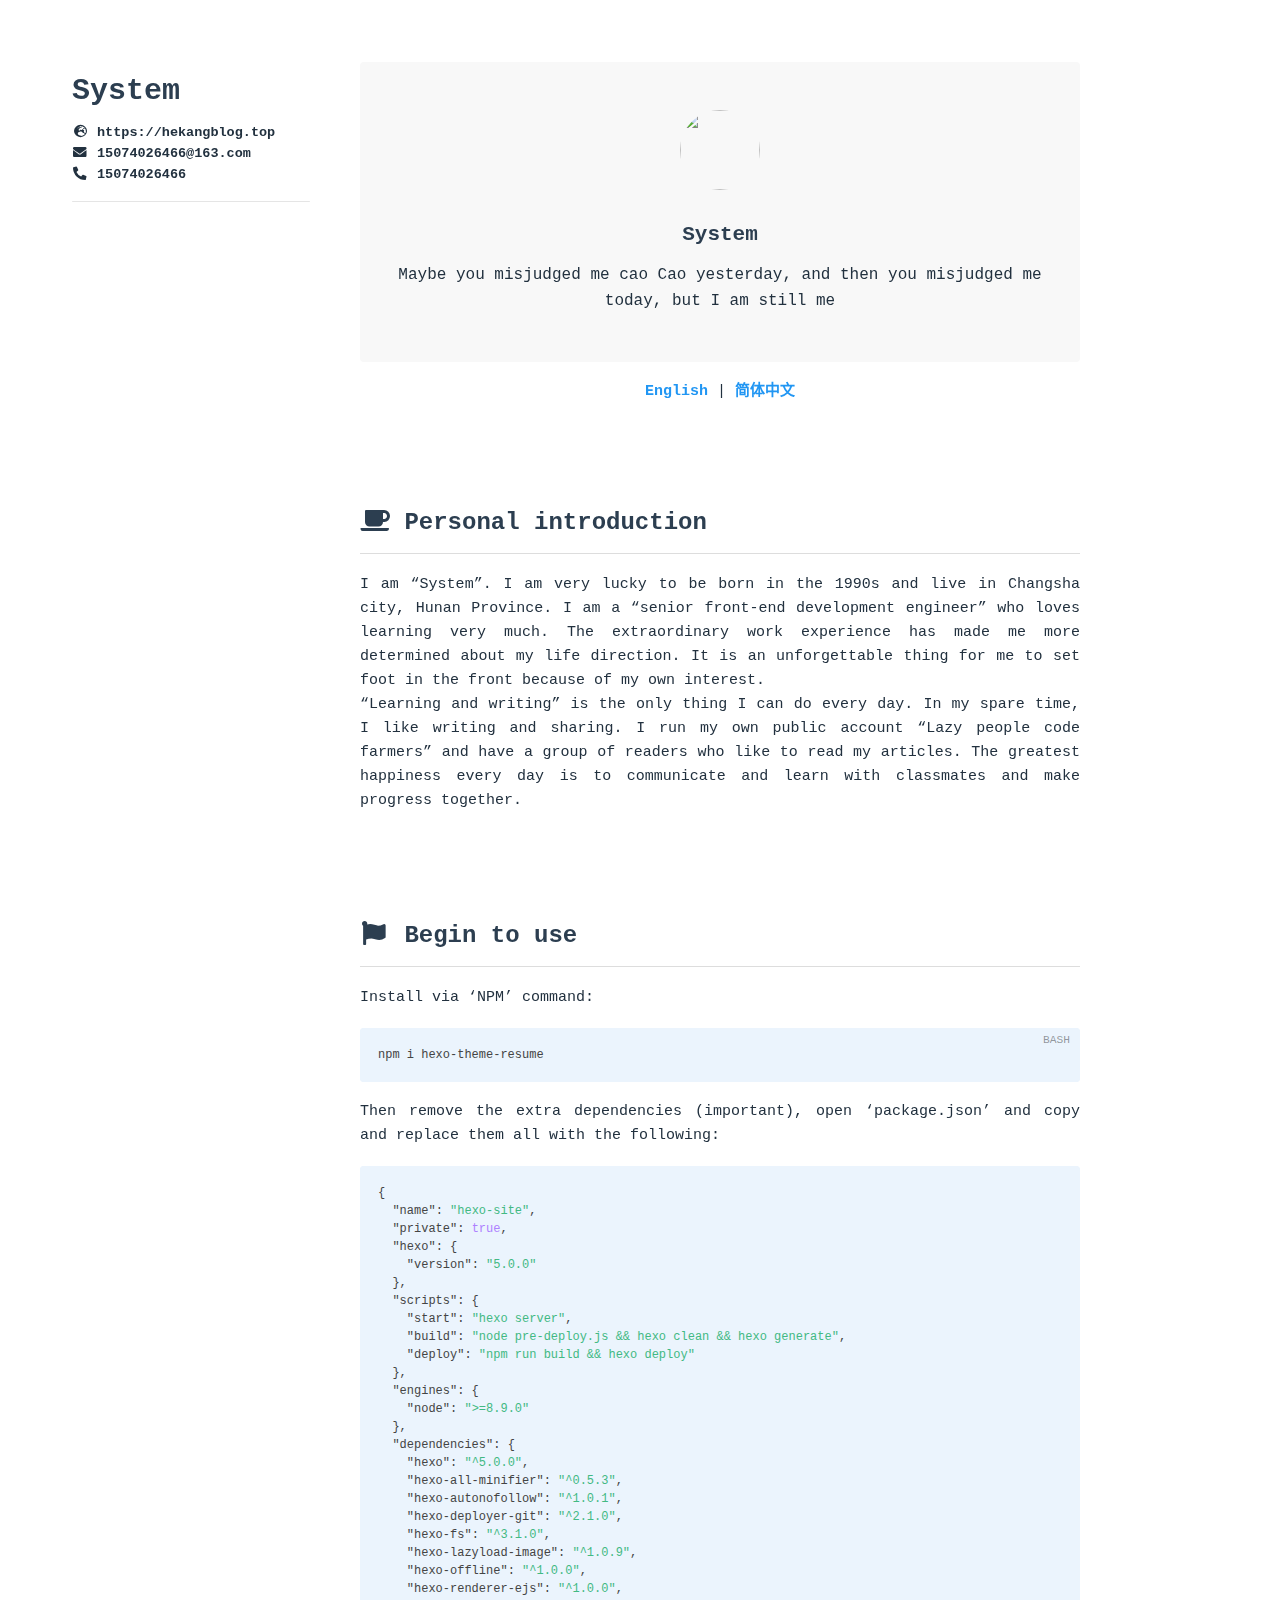
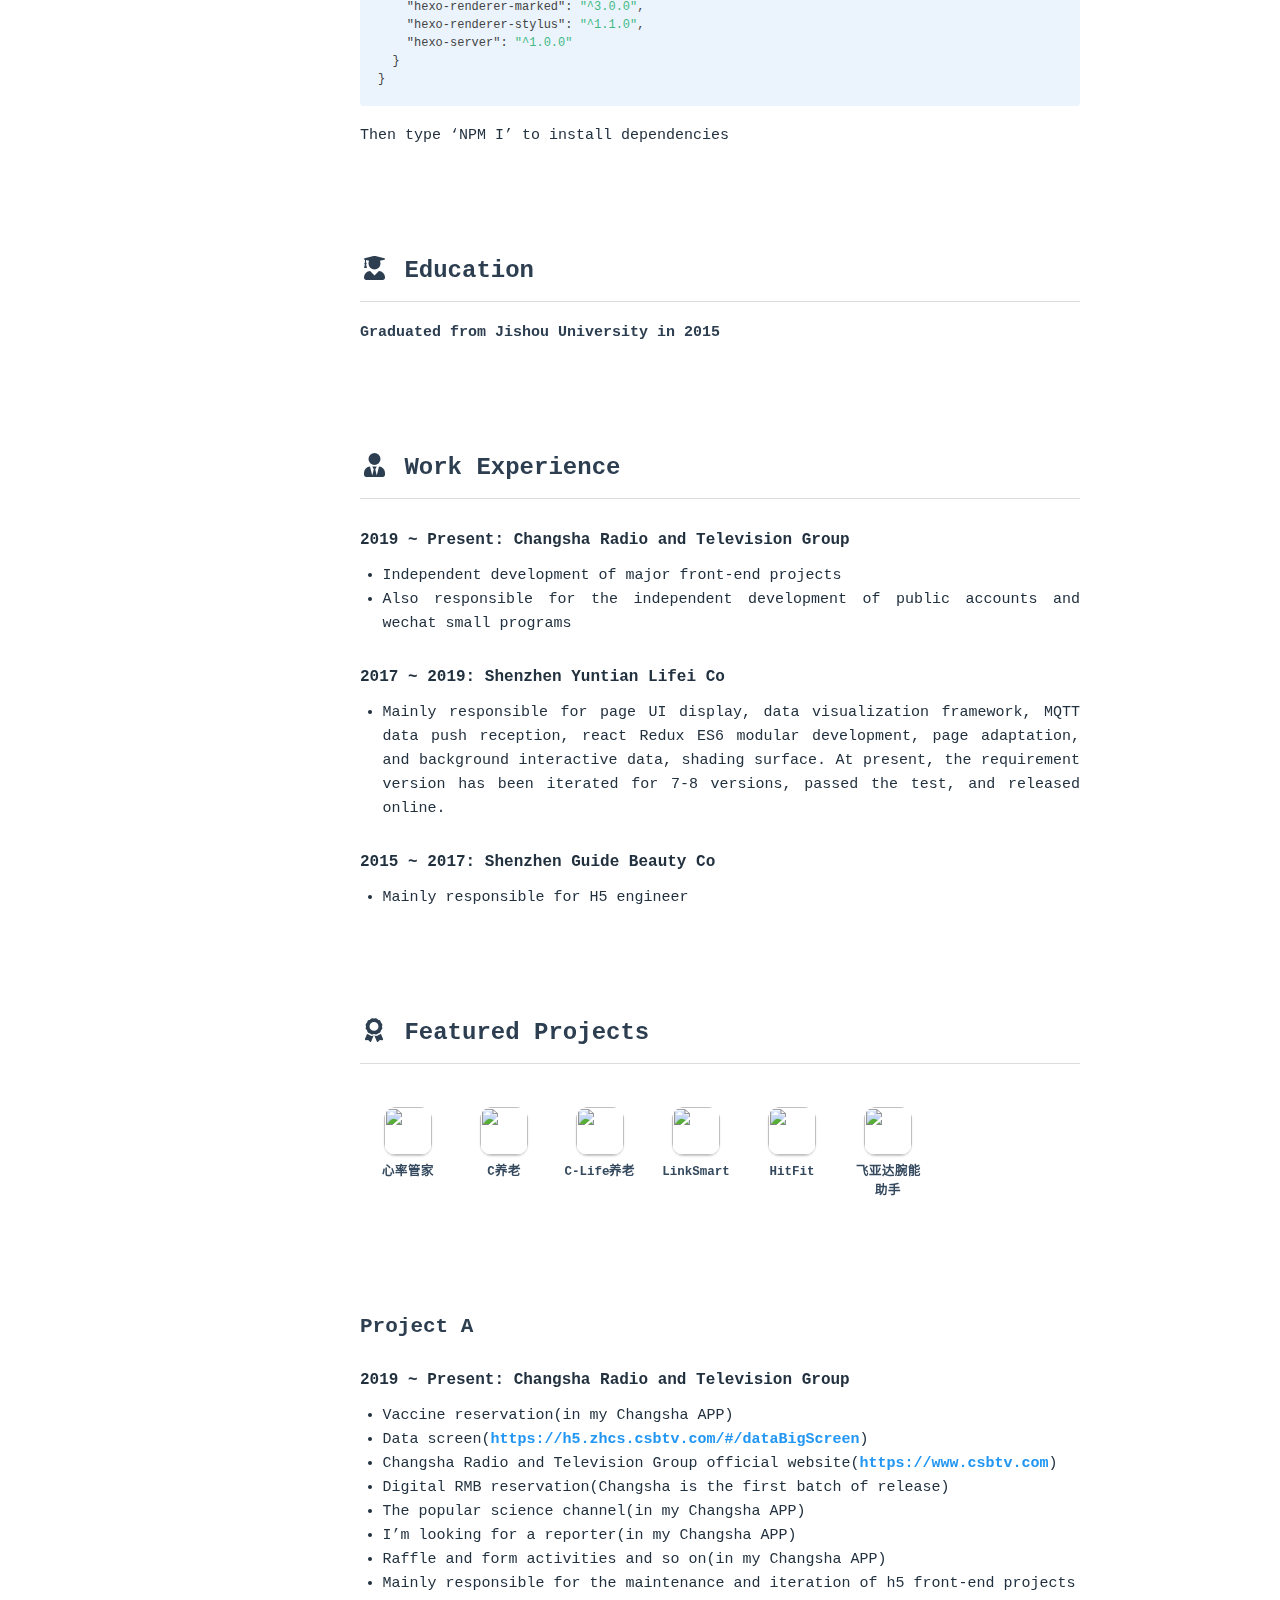
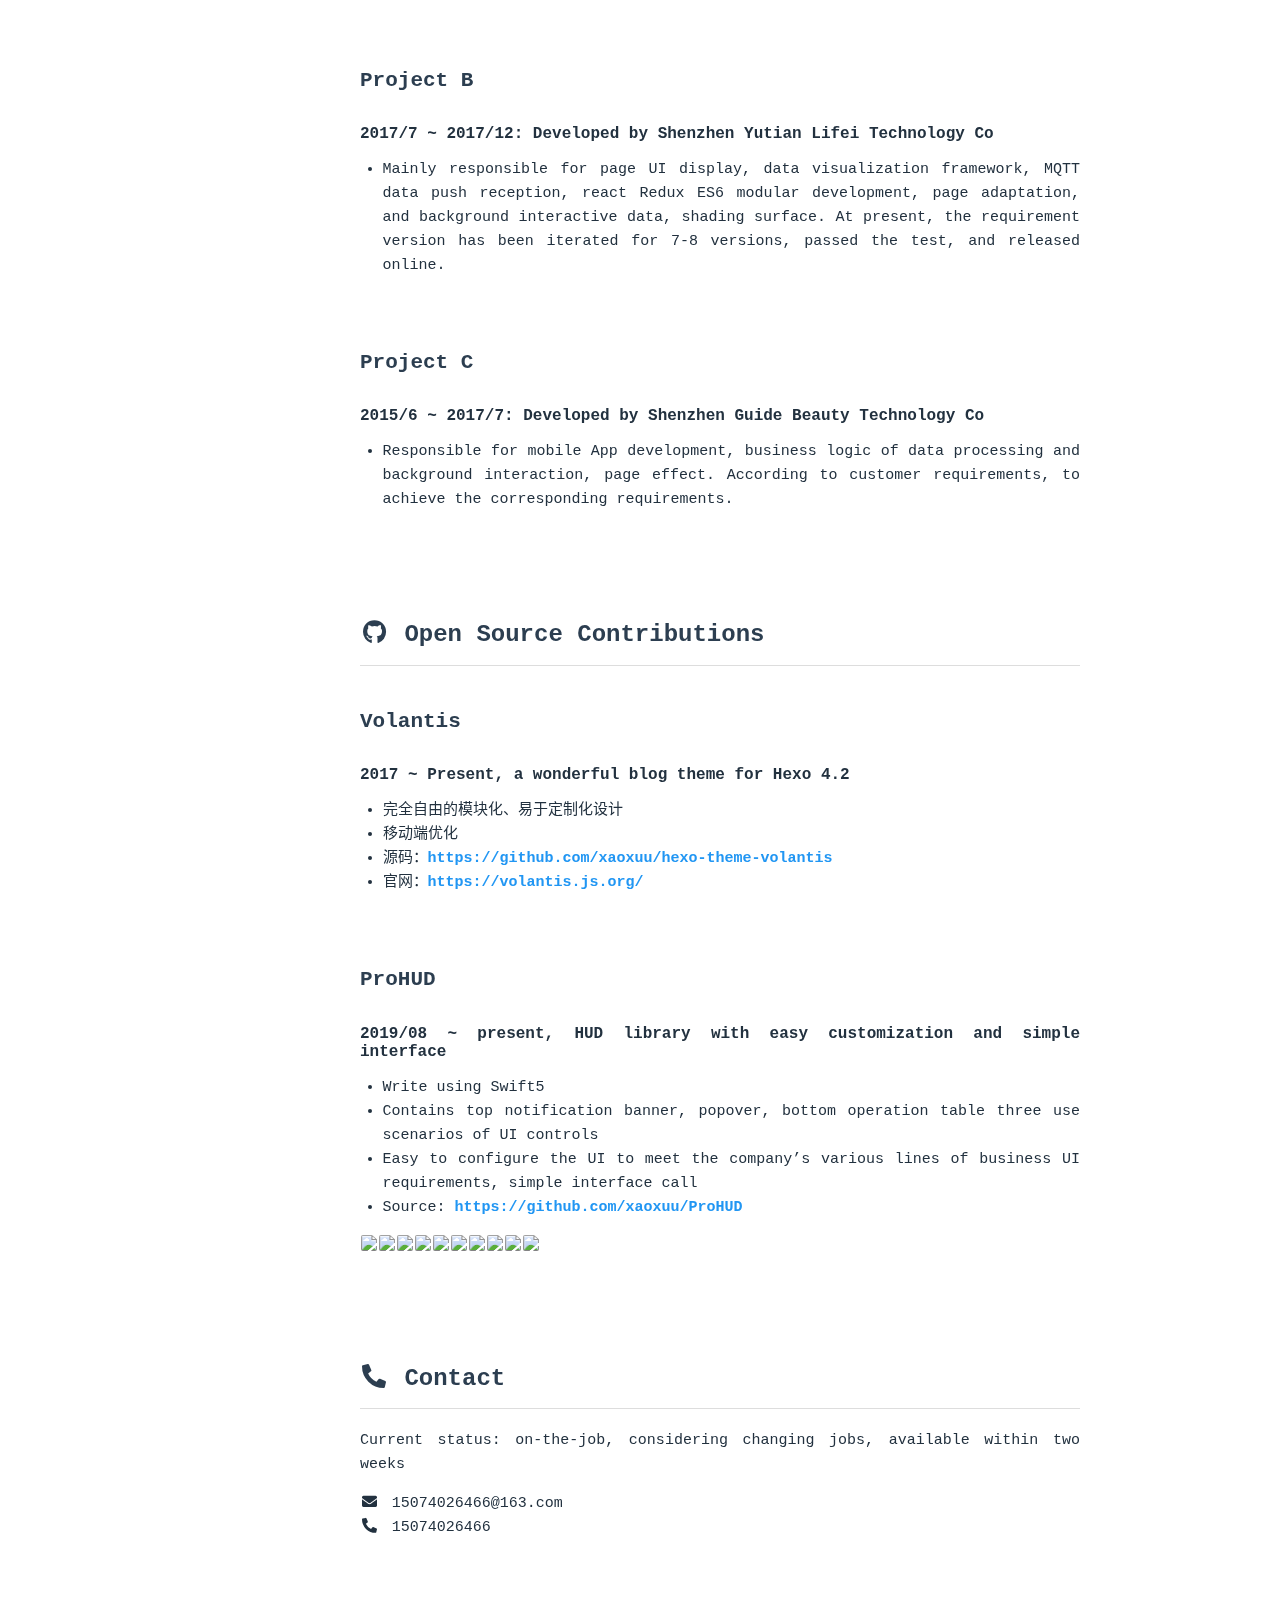
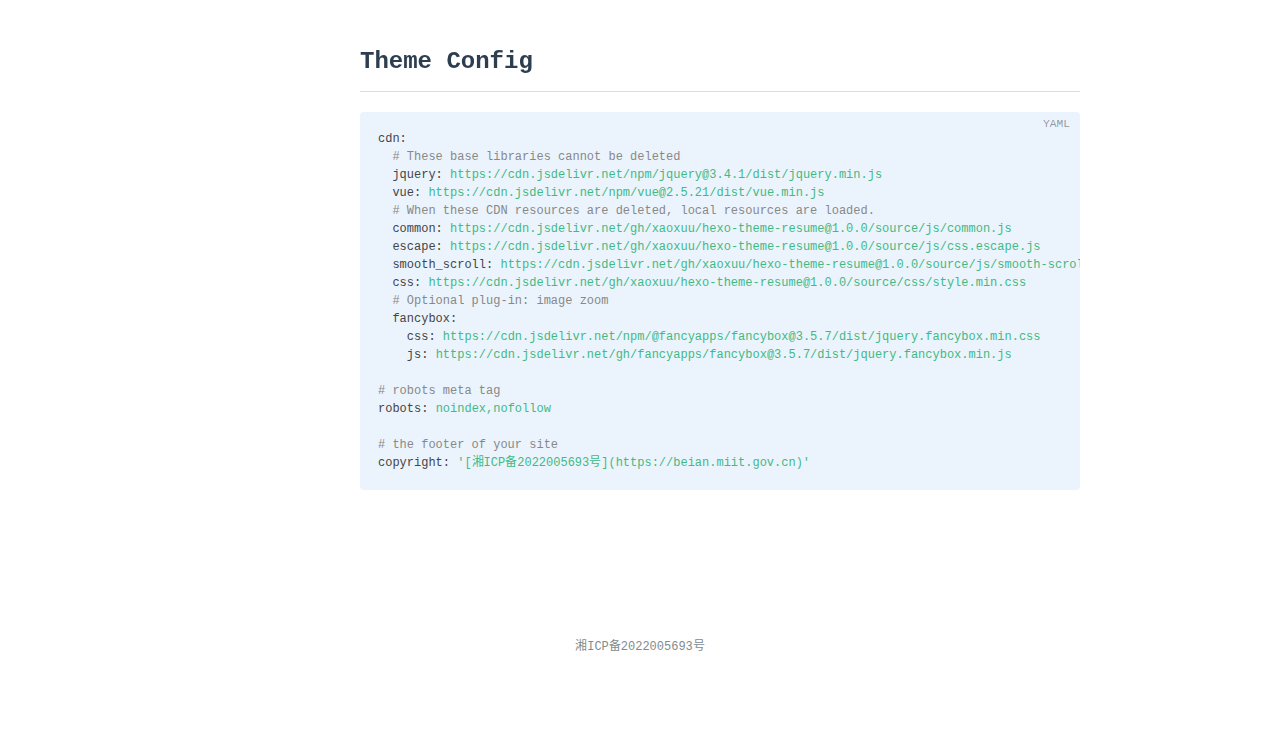
==== commit 6fa4b947: "Update index.html" ====
--- a/index.html
+++ b/index.html
@@ -1,2 +1,2 @@
-<!DOCTYPE html><html lang="zh-CN"><head><meta charset="utf-8"><meta name="robots" content="index,follow"><meta name="renderer" content="webkit"><meta name="force-rendering" content="webkit"><meta http-equiv="X-UA-Compatible" content="IE=Edge,chrome=1"><meta name="HandheldFriendly" content="True"><meta name="apple-mobile-web-app-capable" content="yes"><meta name="viewport" content="width=device-width,initial-scale=1,maximum-scale=1,user-scalable=no"><title>System</title><meta name="keywords" content="Resume,Hexo,Resume Theme"><meta name="description" content="Maybe you misjudged me cao Cao yesterday, and then you misjudged me today, but I am still me"><meta name="theme-color" content="#FFFFFF"><meta name="msapplication-TileColor" content="#1BC3FB"><meta name="msapplication-config" content="https://cdn.jsdelivr.net/gh/xaoxuu/cdn-assets/favicon/browserconfig.xml"><link rel="shortcut icon" type="image/x-icon" href="https://cdn.jsdelivr.net/gh/xaoxuu/cdn-assets/favicon/favicon.ico"><link rel="icon" type="image/x-icon" sizes="32x32" href="https://cdn.jsdelivr.net/gh/xaoxuu/cdn-assets/favicon/favicon-32x32.png"><link rel="apple-touch-icon" type="image/png" sizes="180x180" href="https://cdn.jsdelivr.net/gh/xaoxuu/cdn-assets/favicon/apple-touch-icon.png"><link rel="mask-icon" color="#1BC3FB" href="https://cdn.jsdelivr.net/gh/xaoxuu/cdn-assets/favicon/safari-pinned-tab.svg"><link rel="manifest" href="https://cdn.jsdelivr.net/gh/xaoxuu/cdn-assets/favicon/site.webmanifest"><link rel="stylesheet" href="https://cdn.jsdelivr.net/npm/@fortawesome/fontawesome-free@5.12.1/css/all.min.css"><link rel="stylesheet" href="https://cdn.jsdelivr.net/npm/@fancyapps/fancybox@3.5/dist/jquery.fancybox.min.css"><link rel="stylesheet" href="/css/page.css"><meta name="generator" content="Hexo 5.3.0"></head><body class="docs"><div id="mobile-bar"><a class="menu-button fas fa-bars"></a><h2 class="nav-title">System</h2></div><script src="https://cdn.jsdelivr.net/npm/vue@2.6/dist/vue.min.js"></script><script>Vue.config.productionTip=!1,window.PAGE_TYPE="resume"</script><div id="main" class="fix-sidebar"><div class="sidebar"><div class="sidebar-inner"><header class="header"><h2>System</h2><div class="meta"><p><a target="_blank" rel="external nofollow noopener noreferrer" href="https://hekangblog.top"><i class="fas fa-globe-europe fa-fw"></i>&nbsp;https://hekangblog.top</a></p><p><a><i class="fas fa-envelope fa-fw"></i>&nbsp;15074026466@163.com</a></p><p><a href="tel:15074026466" rel="external nofollow noopener noreferrer" target="_blank"><i class="fas fa-phone-alt fa-fw"></i>&nbsp;15074026466</a></p></div><hr><br></header><div class="list"><ul class="menu-root"><li><a href="/index.html" class="sidebar-link current"></a></li><li><a href="/zh-cn/index.html" class="sidebar-link current"></a></li></ul></div></div></div><div class="content with-sidebar"><div class="resume-header"><div class="avatar"><img no-lazy class="avatar" src="https://cdn-oss.zhcs.csbtv.com/zhcs-prd/images/623d80fe1bd32700014adb04"></div><h1 class="resume-title">System</h1><p class="description">Maybe you misjudged me cao Cao yesterday, and then you misjudged me today, but I am still me</p></div><center><a href="/">English</a> | <a href="/zh-cn/">简体中文</a></center><h2 id="Personal-introduction"><a href="#Personal-introduction" class="headerlink" title=" Personal introduction"></a><i class="fa fa-coffee" aria-hidden="true"></i> Personal introduction</h2><p>I am “System”. I am very lucky to be born in the 1990s and live in Changsha city, Hunan Province. I am a “senior front-end development engineer” who loves learning very much. The extraordinary work experience has made me more determined about my life direction. It is an unforgettable thing for me to set foot in the front because of my own interest.<br>“Learning and writing” is the only thing I can do every day. In my spare time, I like writing and sharing. I run my own public account “Lazy people code farmers” and have a group of readers who like to read my articles. The greatest happiness every day is to communicate and learn with classmates and make progress together.</p><h2 id="Begin-to-use"><a href="#Begin-to-use" class="headerlink" title=" Begin to use"></a><i class="fas fa-flag"></i> Begin to use</h2><p>Install via ‘NPM’ command:</p><figure class="highlight bash"><table><tr><td class="code"><pre><span class="line">npm i hexo-theme-resume</span><br></pre></td></tr></table></figure><p>Then remove the extra dependencies (important), open ‘package.json’ and copy and replace them all with the following:</p><figure class="highlight json"><table><tr><td class="code"><pre><span class="line">&#123;</span><br><span class="line">  <span class="attr">&quot;name&quot;</span>: <span class="string">&quot;hexo-site&quot;</span>,</span><br><span class="line">  <span class="attr">&quot;private&quot;</span>: <span class="literal">true</span>,</span><br><span class="line">  <span class="attr">&quot;hexo&quot;</span>: &#123;</span><br><span class="line">    <span class="attr">&quot;version&quot;</span>: <span class="string">&quot;5.0.0&quot;</span></span><br><span class="line">  &#125;,</span><br><span class="line">  <span class="attr">&quot;scripts&quot;</span>: &#123;</span><br><span class="line">    <span class="attr">&quot;start&quot;</span>: <span class="string">&quot;hexo server&quot;</span>,</span><br><span class="line">    <span class="attr">&quot;build&quot;</span>: <span class="string">&quot;node pre-deploy.js &amp;&amp; hexo clean &amp;&amp; hexo generate&quot;</span>,</span><br><span class="line">    <span class="attr">&quot;deploy&quot;</span>: <span class="string">&quot;npm run build &amp;&amp; hexo deploy&quot;</span></span><br><span class="line">  &#125;,</span><br><span class="line">  <span class="attr">&quot;engines&quot;</span>: &#123;</span><br><span class="line">    <span class="attr">&quot;node&quot;</span>: <span class="string">&quot;&gt;=8.9.0&quot;</span></span><br><span class="line">  &#125;,</span><br><span class="line">  <span class="attr">&quot;dependencies&quot;</span>: &#123;</span><br><span class="line">    <span class="attr">&quot;hexo&quot;</span>: <span class="string">&quot;^5.0.0&quot;</span>,</span><br><span class="line">    <span class="attr">&quot;hexo-all-minifier&quot;</span>: <span class="string">&quot;^0.5.3&quot;</span>,</span><br><span class="line">    <span class="attr">&quot;hexo-autonofollow&quot;</span>: <span class="string">&quot;^1.0.1&quot;</span>,</span><br><span class="line">    <span class="attr">&quot;hexo-deployer-git&quot;</span>: <span class="string">&quot;^2.1.0&quot;</span>,</span><br><span class="line">    <span class="attr">&quot;hexo-fs&quot;</span>: <span class="string">&quot;^3.1.0&quot;</span>,</span><br><span class="line">    <span class="attr">&quot;hexo-lazyload-image&quot;</span>: <span class="string">&quot;^1.0.9&quot;</span>,</span><br><span class="line">    <span class="attr">&quot;hexo-offline&quot;</span>: <span class="string">&quot;^1.0.0&quot;</span>,</span><br><span class="line">    <span class="attr">&quot;hexo-renderer-ejs&quot;</span>: <span class="string">&quot;^1.0.0&quot;</span>,</span><br><span class="line">    <span class="attr">&quot;hexo-renderer-marked&quot;</span>: <span class="string">&quot;^3.0.0&quot;</span>,</span><br><span class="line">    <span class="attr">&quot;hexo-renderer-stylus&quot;</span>: <span class="string">&quot;^1.1.0&quot;</span>,</span><br><span class="line">    <span class="attr">&quot;hexo-server&quot;</span>: <span class="string">&quot;^1.0.0&quot;</span></span><br><span class="line">  &#125;</span><br><span class="line">&#125;</span><br></pre></td></tr></table></figure><p>Then type ‘NPM I’ to install dependencies</p><h2 id="Education"><a href="#Education" class="headerlink" title=" Education"></a><i class="fas fa-user-graduate"></i> Education</h2><p><strong>Graduated from Central South University of Forestry and Technology in 2015</strong></p><h2 id="Work-Experience"><a href="#Work-Experience" class="headerlink" title=" Work Experience"></a><i class="fas fa-user-tie"></i> Work Experience</h2><h4 id="2019-Present-Changsha-Radio-and-Television-Group"><a href="#2019-Present-Changsha-Radio-and-Television-Group" class="headerlink" title="2019 ~ Present: Changsha Radio and Television Group"></a>2019 ~ Present: Changsha Radio and Television Group</h4><ul><li>Independent development of major front-end projects</li><li>Also responsible for the independent development of public accounts and wechat small programs</li></ul><h4 id="2017-2019-Shenzhen-Yuntian-Lifei-Co"><a href="#2017-2019-Shenzhen-Yuntian-Lifei-Co" class="headerlink" title="2017 ~ 2019: Shenzhen Yuntian Lifei Co"></a>2017 ~ 2019: Shenzhen Yuntian Lifei Co</h4><ul><li>Mainly responsible for page UI display, data visualization framework, MQTT data push reception, react Redux ES6 modular development, page adaptation, and background interactive data, shading surface. At present, the requirement version has been iterated for 7-8 versions, passed the test, and released online.</li></ul><h4 id="2015-2017-Shenzhen-Guide-Beauty-Co"><a href="#2015-2017-Shenzhen-Guide-Beauty-Co" class="headerlink" title="2015 ~ 2017: Shenzhen Guide Beauty Co"></a>2015 ~ 2017: Shenzhen Guide Beauty Co</h4><ul><li>Mainly responsible for H5 engineer</li></ul><h2 id="Featured-Projects"><a href="#Featured-Projects" class="headerlink" title=" Featured Projects"></a><i class="fas fa-award"></i> Featured Projects</h2><btns rounded><a target="_blank" rel="external nofollow noopener noreferrer" href="https://apps.apple.com/cn/app/heart-mate-pro-hrm-utility/id1463348922?ls=1"><img src="https://img.vim-cn.com/92/d570170f4f12e1ee829ca0e85a7dffeb77343a.svg" data-original="https://cdn.jsdelivr.net/gh/xaoxuu/cdn-assets/proj/heartmate/icon.png"> 心率管家 </a><a target="_blank" rel="external nofollow noopener noreferrer" href="https://apps.apple.com/cn/app/c%E5%85%BB%E8%80%81/id1458315594"><img src="https://img.vim-cn.com/92/d570170f4f12e1ee829ca0e85a7dffeb77343a.svg" data-original="https://cdn.jsdelivr.net/gh/xaoxuu/cdn-assets/proj/het-cyanglao/icon.png"> C养老 </a><a target="_blank" rel="external nofollow noopener noreferrer" href="https://apps.apple.com/cn/app/c-life%E5%85%BB%E8%80%81/id1393937890"><img src="https://img.vim-cn.com/92/d570170f4f12e1ee829ca0e85a7dffeb77343a.svg" data-original="https://cdn.jsdelivr.net/gh/xaoxuu/cdn-assets/proj/het-clife/icon.png"> C-Life养老 </a><a target="_blank" rel="external nofollow noopener noreferrer" href="https://apps.apple.com/cn/app/linksmart/id1109303355"><img src="https://img.vim-cn.com/92/d570170f4f12e1ee829ca0e85a7dffeb77343a.svg" data-original="https://cdn.jsdelivr.net/gh/xaoxuu/cdn-assets/proj/ht-linksmart/icon.png"> LinkSmart </a><a target="_blank" rel="external nofollow noopener noreferrer" href="https://apps.apple.com/cn/app/hitfit/id1207738581"><img src="https://img.vim-cn.com/92/d570170f4f12e1ee829ca0e85a7dffeb77343a.svg" data-original="https://cdn.jsdelivr.net/gh/xaoxuu/cdn-assets/proj/ht-hitfit/icon.png"> HitFit </a><a target="_blank" rel="external nofollow noopener noreferrer" href="https://apps.apple.com/cn/app/%E8%85%95%E8%83%BD%E5%8A%A9%E6%89%8B/id1138242219"><img src="https://img.vim-cn.com/92/d570170f4f12e1ee829ca0e85a7dffeb77343a.svg" data-original="https://cdn.jsdelivr.net/gh/xaoxuu/cdn-assets/proj/ht-fiyta/icon.png"> 飞亚达腕能助手</a></btns><br><h3 id="Project-A"><a href="#Project-A" class="headerlink" title="Project A"></a>Project A</h3><h4 id="2019-Present-Changsha-Radio-and-Television-Group-1"><a href="#2019-Present-Changsha-Radio-and-Television-Group-1" class="headerlink" title="2019 ~ Present: Changsha Radio and Television Group"></a>2019 ~ Present: Changsha Radio and Television Group</h4><ul><li>Vaccine reservation(in my Changsha APP)</li><li>Data screen(<a target="_blank" rel="external nofollow noopener noreferrer" href="https://h5.zhcs.csbtv.com/#/dataBigScreen">https://h5.zhcs.csbtv.com/#/dataBigScreen</a>)</li><li>Changsha Radio and Television Group official website(<a target="_blank" rel="external nofollow noopener noreferrer" href="https://www.csbtv.com/">https://www.csbtv.com</a>)</li><li>Digital RMB reservation(Changsha is the first batch of release)</li><li>The popular science channel(in my Changsha APP)</li><li>I’m looking for a reporter(in my Changsha APP)</li><li>Raffle and form activities and so on(in my Changsha APP)</li><li>Mainly responsible for the maintenance and iteration of h5 front-end projects</li></ul><h3 id="Project-B"><a href="#Project-B" class="headerlink" title="Project B"></a>Project B</h3><h4 id="2017-7-2017-12-Developed-by-Shenzhen-Yutian-Lifei-Technology-Co"><a href="#2017-7-2017-12-Developed-by-Shenzhen-Yutian-Lifei-Technology-Co" class="headerlink" title="2017/7 ~ 2017/12: Developed by Shenzhen Yutian Lifei Technology Co"></a>2017/7 ~ 2017/12: Developed by Shenzhen Yutian Lifei Technology Co</h4><ul><li>Mainly responsible for page UI display, data visualization framework, MQTT data push reception, react Redux ES6 modular development, page adaptation, and background interactive data, shading surface. At present, the requirement version has been iterated for 7-8 versions, passed the test, and released online.</li></ul><h3 id="Project-C"><a href="#Project-C" class="headerlink" title="Project C"></a>Project C</h3><h4 id="2015-6-2017-7-Developed-by-Shenzhen-Guide-Beauty-Technology-Co"><a href="#2015-6-2017-7-Developed-by-Shenzhen-Guide-Beauty-Technology-Co" class="headerlink" title="2015/6 ~ 2017/7: Developed by Shenzhen Guide Beauty Technology Co"></a>2015/6 ~ 2017/7: Developed by Shenzhen Guide Beauty Technology Co</h4><ul><li>Responsible for mobile App development, business logic of data processing and background interaction, page effect. According to customer requirements, to achieve the corresponding requirements.</li></ul><h2 id="Open-Source-Contributions"><a href="#Open-Source-Contributions" class="headerlink" title=" Open Source Contributions"></a><i class="fab fa-github"></i> Open Source Contributions</h2><h3 id="Volantis"><a href="#Volantis" class="headerlink" title="Volantis"></a>Volantis</h3><h4 id="2017-Present-a-wonderful-blog-theme-for-Hexo-4-2"><a href="#2017-Present-a-wonderful-blog-theme-for-Hexo-4-2" class="headerlink" title="2017 ~ Present, a wonderful blog theme for Hexo 4.2"></a>2017 ~ Present, a wonderful blog theme for Hexo 4.2</h4><ul><li>完全自由的模块化、易于定制化设计</li><li>移动端优化</li><li>源码：<a target="_blank" rel="external nofollow noopener noreferrer" href="https://github.com/xaoxuu/hexo-theme-volantis">https://github.com/xaoxuu/hexo-theme-volantis</a></li><li>官网：<a target="_blank" rel="external nofollow noopener noreferrer" href="https://volantis.js.org/">https://volantis.js.org/</a></li></ul><h3 id="ProHUD"><a href="#ProHUD" class="headerlink" title="ProHUD"></a>ProHUD</h3><h4 id="2019-08-present-HUD-library-with-easy-customization-and-simple-interface"><a href="#2019-08-present-HUD-library-with-easy-customization-and-simple-interface" class="headerlink" title="2019/08 ~ present, HUD library with easy customization and simple interface"></a>2019/08 ~ present, HUD library with easy customization and simple interface</h4><ul><li>Write using Swift5</li><li>Contains top notification banner, popover, bottom operation table three use scenarios of UI controls</li><li>Easy to configure the UI to meet the company’s various lines of business UI requirements, simple interface call</li><li>Source: <a target="_blank" rel="external nofollow noopener noreferrer" href="https://github.com/xaoxuu/ProHUD">https://github.com/xaoxuu/ProHUD</a></li></ul><fancybox><img src="https://img.vim-cn.com/92/d570170f4f12e1ee829ca0e85a7dffeb77343a.svg" data-original="https://cdn.jsdelivr.net/gh/xaoxuu/cdn-assets/proj/prohud/screenshot01.png"> <img src="https://img.vim-cn.com/92/d570170f4f12e1ee829ca0e85a7dffeb77343a.svg" data-original="https://cdn.jsdelivr.net/gh/xaoxuu/cdn-assets/proj/prohud/screenshot02.png"> <img src="https://img.vim-cn.com/92/d570170f4f12e1ee829ca0e85a7dffeb77343a.svg" data-original="https://cdn.jsdelivr.net/gh/xaoxuu/cdn-assets/proj/prohud/screenshot03.png"> <img src="https://img.vim-cn.com/92/d570170f4f12e1ee829ca0e85a7dffeb77343a.svg" data-original="https://cdn.jsdelivr.net/gh/xaoxuu/cdn-assets/proj/prohud/screenshot04.png"> <img src="https://img.vim-cn.com/92/d570170f4f12e1ee829ca0e85a7dffeb77343a.svg" data-original="https://cdn.jsdelivr.net/gh/xaoxuu/cdn-assets/proj/prohud/screenshot05.png"> <img src="https://img.vim-cn.com/92/d570170f4f12e1ee829ca0e85a7dffeb77343a.svg" data-original="https://cdn.jsdelivr.net/gh/xaoxuu/cdn-assets/proj/prohud/screenshot06.png"> <img src="https://img.vim-cn.com/92/d570170f4f12e1ee829ca0e85a7dffeb77343a.svg" data-original="https://cdn.jsdelivr.net/gh/xaoxuu/cdn-assets/proj/prohud/screenshot07.png"> <img src="https://img.vim-cn.com/92/d570170f4f12e1ee829ca0e85a7dffeb77343a.svg" data-original="https://cdn.jsdelivr.net/gh/xaoxuu/cdn-assets/proj/prohud/screenshot08.png"> <img src="https://img.vim-cn.com/92/d570170f4f12e1ee829ca0e85a7dffeb77343a.svg" data-original="https://cdn.jsdelivr.net/gh/xaoxuu/cdn-assets/proj/prohud/screenshot09.png"> <img src="https://img.vim-cn.com/92/d570170f4f12e1ee829ca0e85a7dffeb77343a.svg" data-original="https://cdn.jsdelivr.net/gh/xaoxuu/cdn-assets/proj/prohud/screenshot10.png"></fancybox><h2 id="Contact"><a href="#Contact" class="headerlink" title=" Contact"></a><i class="fas fa-phone-alt"></i> Contact</h2><p>Current status: on-the-job, considering changing jobs, available within two weeks</p><p><i class="fas fa-envelope fa-fw"></i> 15074026466@163.com<br><i class="fas fa-phone-alt fa-fw"></i> 15074026466</p><h2 id="Theme-Config"><a href="#Theme-Config" class="headerlink" title="Theme Config"></a>Theme Config</h2><figure class="highlight yaml"><table><tr><td class="code"><pre><span class="line"><span class="attr">cdn:</span></span><br><span class="line">  <span class="comment"># These base libraries cannot be deleted</span></span><br><span class="line">  <span class="attr">jquery:</span> <span class="string">https://cdn.jsdelivr.net/npm/jquery@3.4.1/dist/jquery.min.js</span></span><br><span class="line">  <span class="attr">vue:</span> <span class="string">https://cdn.jsdelivr.net/npm/vue@2.5.21/dist/vue.min.js</span></span><br><span class="line">  <span class="comment"># When these CDN resources are deleted, local resources are loaded.</span></span><br><span class="line">  <span class="attr">common:</span> <span class="string">https://cdn.jsdelivr.net/gh/xaoxuu/hexo-theme-resume@1.0.0/source/js/common.js</span></span><br><span class="line">  <span class="attr">escape:</span> <span class="string">https://cdn.jsdelivr.net/gh/xaoxuu/hexo-theme-resume@1.0.0/source/js/css.escape.js</span></span><br><span class="line">  <span class="attr">smooth_scroll:</span> <span class="string">https://cdn.jsdelivr.net/gh/xaoxuu/hexo-theme-resume@1.0.0/source/js/smooth-scroll.min.js</span></span><br><span class="line">  <span class="attr">css:</span> <span class="string">https://cdn.jsdelivr.net/gh/xaoxuu/hexo-theme-resume@1.0.0/source/css/style.min.css</span></span><br><span class="line">  <span class="comment"># Optional plug-in: image zoom</span></span><br><span class="line">  <span class="attr">fancybox:</span></span><br><span class="line">    <span class="attr">css:</span> <span class="string">https://cdn.jsdelivr.net/npm/@fancyapps/fancybox@3.5.7/dist/jquery.fancybox.min.css</span></span><br><span class="line">    <span class="attr">js:</span> <span class="string">https://cdn.jsdelivr.net/gh/fancyapps/fancybox@3.5.7/dist/jquery.fancybox.min.js</span></span><br><span class="line"></span><br><span class="line"><span class="comment"># robots meta tag</span></span><br><span class="line"><span class="attr">robots:</span> <span class="string">noindex,nofollow</span></span><br><span class="line"></span><br><span class="line"><span class="comment"># the footer of your site</span></span><br><span class="line"><span class="attr">copyright:</span> <span class="string">&#x27;[湘ICP备2022005693号](https://beian.miit.gov.cn)&#x27;</span></span><br></pre></td></tr></table></figure></div></div><script src="https://cdn.jsdelivr.net/gh/xaoxuu/hexo-theme-resume@1.0.0/source/js/smooth-scroll.min.js"></script><footer id="footer"><p></p><p><a target="_blank" rel="external nofollow noopener noreferrer" href="https://beian.miit.gov.cn/">湘ICP备2022005693号</a></p><p></p></footer><script src="https://cdn.jsdelivr.net/npm/jquery@3.5/dist/jquery.min.js"></script><script src="https://cdn.jsdelivr.net/gh/xaoxuu/hexo-theme-resume@1.0.0/source/js/common.js"></script><script src="https://cdn.jsdelivr.net/gh/xaoxuu/hexo-theme-resume@1.0.0/source/js/css.escape.js"></script><script src="https://cdn.jsdelivr.net/gh/fancyapps/fancybox@3.5/dist/jquery.fancybox.min.js"></script><script>let LAZY_LOAD_IMAGE="[object Object]";$("body").find("fancybox").find("img").each(function(){var t=document.createElement("a");$(t).attr("data-fancybox","gallery"),$(t).attr("href",$(this).attr("src")),LAZY_LOAD_IMAGE&&$(t).attr("href",$(this).attr("data-original")),$(this).wrap(t)})</script><script>window.imageLazyLoadSetting={isSPA:!1,processImages:null}</script><script>window.addEventListener("load",function(){var t=/\.(gif|jpg|jpeg|tiff|png)$/i,r=/^data:image\/[a-z]+;base64,/;Array.prototype.slice.call(document.querySelectorAll("img[data-original]")).forEach(function(a){var e=a.parentNode;"A"===e.tagName&&(e.href.match(t)||e.href.match(r))&&(e.href=a.dataset.original)})})</script><script>!function(n){n.imageLazyLoadSetting.processImages=i;var e=n.imageLazyLoadSetting.isSPA,r=Array.prototype.slice.call(document.querySelectorAll("img[data-original]"));function i(){e&&(r=Array.prototype.slice.call(document.querySelectorAll("img[data-original]")));for(var t,a=0;a<r.length;a++)0<=(t=(t=r[a]).getBoundingClientRect()).bottom&&0<=t.left&&t.top<=(n.innerHeight||document.documentElement.clientHeight)&&function(){var e=r[a],t=e,n=function(){r=r.filter(function(t){return e!==t})},i=new Image,o=t.getAttribute("data-original");i.onload=function(){t.src=o,n()},i.src=o}()}i(),n.addEventListener("scroll",function(){var t=i,e=n;clearTimeout(t.tId),t.tId=setTimeout(function(){t.call(e)},500)})}(this)</script><script>'use strict';'serviceWorker'in navigator&&navigator.serviceWorker.register('service-worker.js').then(function(a){a.onupdatefound=function(){var b=a.installing;b.onstatechange=function(){switch(b.state){case'installed':navigator.serviceWorker.controller?console.log('New or updated content is available.'):console.log('Content is now available offline!');break;case'redundant':console.error('The installing service worker became redundant.');}}}}).catch(function(a){console.error('Error during service worker registration:',a)});
+<!DOCTYPE html><html lang="zh-CN"><head><meta charset="utf-8"><meta name="robots" content="index,follow"><meta name="renderer" content="webkit"><meta name="force-rendering" content="webkit"><meta http-equiv="X-UA-Compatible" content="IE=Edge,chrome=1"><meta name="HandheldFriendly" content="True"><meta name="apple-mobile-web-app-capable" content="yes"><meta name="viewport" content="width=device-width,initial-scale=1,maximum-scale=1,user-scalable=no"><title>System</title><meta name="keywords" content="Resume,Hexo,Resume Theme"><meta name="description" content="Maybe you misjudged me cao Cao yesterday, and then you misjudged me today, but I am still me"><meta name="theme-color" content="#FFFFFF"><meta name="msapplication-TileColor" content="#1BC3FB"><meta name="msapplication-config" content="https://cdn.jsdelivr.net/gh/xaoxuu/cdn-assets/favicon/browserconfig.xml"><link rel="shortcut icon" type="image/x-icon" href="https://cdn.jsdelivr.net/gh/xaoxuu/cdn-assets/favicon/favicon.ico"><link rel="icon" type="image/x-icon" sizes="32x32" href="https://cdn.jsdelivr.net/gh/xaoxuu/cdn-assets/favicon/favicon-32x32.png"><link rel="apple-touch-icon" type="image/png" sizes="180x180" href="https://cdn.jsdelivr.net/gh/xaoxuu/cdn-assets/favicon/apple-touch-icon.png"><link rel="mask-icon" color="#1BC3FB" href="https://cdn.jsdelivr.net/gh/xaoxuu/cdn-assets/favicon/safari-pinned-tab.svg"><link rel="manifest" href="https://cdn.jsdelivr.net/gh/xaoxuu/cdn-assets/favicon/site.webmanifest"><link rel="stylesheet" href="https://cdn.jsdelivr.net/npm/@fortawesome/fontawesome-free@5.12.1/css/all.min.css"><link rel="stylesheet" href="https://cdn.jsdelivr.net/npm/@fancyapps/fancybox@3.5/dist/jquery.fancybox.min.css"><link rel="stylesheet" href="/css/page.css"><meta name="generator" content="Hexo 5.3.0"></head><body class="docs"><div id="mobile-bar"><a class="menu-button fas fa-bars"></a><h2 class="nav-title">System</h2></div><script src="https://cdn.jsdelivr.net/npm/vue@2.6/dist/vue.min.js"></script><script>Vue.config.productionTip=!1,window.PAGE_TYPE="resume"</script><div id="main" class="fix-sidebar"><div class="sidebar"><div class="sidebar-inner"><header class="header"><h2>System</h2><div class="meta"><p><a target="_blank" rel="external nofollow noopener noreferrer" href="https://hekangblog.top"><i class="fas fa-globe-europe fa-fw"></i>&nbsp;https://hekangblog.top</a></p><p><a><i class="fas fa-envelope fa-fw"></i>&nbsp;15074026466@163.com</a></p><p><a href="tel:15074026466" rel="external nofollow noopener noreferrer" target="_blank"><i class="fas fa-phone-alt fa-fw"></i>&nbsp;15074026466</a></p></div><hr><br></header><div class="list"><ul class="menu-root"><li><a href="/index.html" class="sidebar-link current"></a></li><li><a href="/zh-cn/index.html" class="sidebar-link current"></a></li></ul></div></div></div><div class="content with-sidebar"><div class="resume-header"><div class="avatar"><img no-lazy class="avatar" src="https://cdn-oss.zhcs.csbtv.com/zhcs-prd/images/623d80fe1bd32700014adb04"></div><h1 class="resume-title">System</h1><p class="description">Maybe you misjudged me cao Cao yesterday, and then you misjudged me today, but I am still me</p></div><center><a href="/">English</a> | <a href="/zh-cn/">简体中文</a></center><h2 id="Personal-introduction"><a href="#Personal-introduction" class="headerlink" title=" Personal introduction"></a><i class="fa fa-coffee" aria-hidden="true"></i> Personal introduction</h2><p>I am “System”. I am very lucky to be born in the 1990s and live in Changsha city, Hunan Province. I am a “senior front-end development engineer” who loves learning very much. The extraordinary work experience has made me more determined about my life direction. It is an unforgettable thing for me to set foot in the front because of my own interest.<br>“Learning and writing” is the only thing I can do every day. In my spare time, I like writing and sharing. I run my own public account “Lazy people code farmers” and have a group of readers who like to read my articles. The greatest happiness every day is to communicate and learn with classmates and make progress together.</p><h2 id="Begin-to-use"><a href="#Begin-to-use" class="headerlink" title=" Begin to use"></a><i class="fas fa-flag"></i> Begin to use</h2><p>Install via ‘NPM’ command:</p><figure class="highlight bash"><table><tr><td class="code"><pre><span class="line">npm i hexo-theme-resume</span><br></pre></td></tr></table></figure><p>Then remove the extra dependencies (important), open ‘package.json’ and copy and replace them all with the following:</p><figure class="highlight json"><table><tr><td class="code"><pre><span class="line">&#123;</span><br><span class="line">  <span class="attr">&quot;name&quot;</span>: <span class="string">&quot;hexo-site&quot;</span>,</span><br><span class="line">  <span class="attr">&quot;private&quot;</span>: <span class="literal">true</span>,</span><br><span class="line">  <span class="attr">&quot;hexo&quot;</span>: &#123;</span><br><span class="line">    <span class="attr">&quot;version&quot;</span>: <span class="string">&quot;5.0.0&quot;</span></span><br><span class="line">  &#125;,</span><br><span class="line">  <span class="attr">&quot;scripts&quot;</span>: &#123;</span><br><span class="line">    <span class="attr">&quot;start&quot;</span>: <span class="string">&quot;hexo server&quot;</span>,</span><br><span class="line">    <span class="attr">&quot;build&quot;</span>: <span class="string">&quot;node pre-deploy.js &amp;&amp; hexo clean &amp;&amp; hexo generate&quot;</span>,</span><br><span class="line">    <span class="attr">&quot;deploy&quot;</span>: <span class="string">&quot;npm run build &amp;&amp; hexo deploy&quot;</span></span><br><span class="line">  &#125;,</span><br><span class="line">  <span class="attr">&quot;engines&quot;</span>: &#123;</span><br><span class="line">    <span class="attr">&quot;node&quot;</span>: <span class="string">&quot;&gt;=8.9.0&quot;</span></span><br><span class="line">  &#125;,</span><br><span class="line">  <span class="attr">&quot;dependencies&quot;</span>: &#123;</span><br><span class="line">    <span class="attr">&quot;hexo&quot;</span>: <span class="string">&quot;^5.0.0&quot;</span>,</span><br><span class="line">    <span class="attr">&quot;hexo-all-minifier&quot;</span>: <span class="string">&quot;^0.5.3&quot;</span>,</span><br><span class="line">    <span class="attr">&quot;hexo-autonofollow&quot;</span>: <span class="string">&quot;^1.0.1&quot;</span>,</span><br><span class="line">    <span class="attr">&quot;hexo-deployer-git&quot;</span>: <span class="string">&quot;^2.1.0&quot;</span>,</span><br><span class="line">    <span class="attr">&quot;hexo-fs&quot;</span>: <span class="string">&quot;^3.1.0&quot;</span>,</span><br><span class="line">    <span class="attr">&quot;hexo-lazyload-image&quot;</span>: <span class="string">&quot;^1.0.9&quot;</span>,</span><br><span class="line">    <span class="attr">&quot;hexo-offline&quot;</span>: <span class="string">&quot;^1.0.0&quot;</span>,</span><br><span class="line">    <span class="attr">&quot;hexo-renderer-ejs&quot;</span>: <span class="string">&quot;^1.0.0&quot;</span>,</span><br><span class="line">    <span class="attr">&quot;hexo-renderer-marked&quot;</span>: <span class="string">&quot;^3.0.0&quot;</span>,</span><br><span class="line">    <span class="attr">&quot;hexo-renderer-stylus&quot;</span>: <span class="string">&quot;^1.1.0&quot;</span>,</span><br><span class="line">    <span class="attr">&quot;hexo-server&quot;</span>: <span class="string">&quot;^1.0.0&quot;</span></span><br><span class="line">  &#125;</span><br><span class="line">&#125;</span><br></pre></td></tr></table></figure><p>Then type ‘NPM I’ to install dependencies</p><h2 id="Education"><a href="#Education" class="headerlink" title=" Education"></a><i class="fas fa-user-graduate"></i> Education</h2><p><strong>Graduated from Jishou University in 2015</strong></p><h2 id="Work-Experience"><a href="#Work-Experience" class="headerlink" title=" Work Experience"></a><i class="fas fa-user-tie"></i> Work Experience</h2><h4 id="2019-Present-Changsha-Radio-and-Television-Group"><a href="#2019-Present-Changsha-Radio-and-Television-Group" class="headerlink" title="2019 ~ Present: Changsha Radio and Television Group"></a>2019 ~ Present: Changsha Radio and Television Group</h4><ul><li>Independent development of major front-end projects</li><li>Also responsible for the independent development of public accounts and wechat small programs</li></ul><h4 id="2017-2019-Shenzhen-Yuntian-Lifei-Co"><a href="#2017-2019-Shenzhen-Yuntian-Lifei-Co" class="headerlink" title="2017 ~ 2019: Shenzhen Yuntian Lifei Co"></a>2017 ~ 2019: Shenzhen Yuntian Lifei Co</h4><ul><li>Mainly responsible for page UI display, data visualization framework, MQTT data push reception, react Redux ES6 modular development, page adaptation, and background interactive data, shading surface. At present, the requirement version has been iterated for 7-8 versions, passed the test, and released online.</li></ul><h4 id="2015-2017-Shenzhen-Guide-Beauty-Co"><a href="#2015-2017-Shenzhen-Guide-Beauty-Co" class="headerlink" title="2015 ~ 2017: Shenzhen Guide Beauty Co"></a>2015 ~ 2017: Shenzhen Guide Beauty Co</h4><ul><li>Mainly responsible for H5 engineer</li></ul><h2 id="Featured-Projects"><a href="#Featured-Projects" class="headerlink" title=" Featured Projects"></a><i class="fas fa-award"></i> Featured Projects</h2><btns rounded><a target="_blank" rel="external nofollow noopener noreferrer" href="https://apps.apple.com/cn/app/heart-mate-pro-hrm-utility/id1463348922?ls=1"><img src="https://img.vim-cn.com/92/d570170f4f12e1ee829ca0e85a7dffeb77343a.svg" data-original="https://cdn.jsdelivr.net/gh/xaoxuu/cdn-assets/proj/heartmate/icon.png"> 心率管家 </a><a target="_blank" rel="external nofollow noopener noreferrer" href="https://apps.apple.com/cn/app/c%E5%85%BB%E8%80%81/id1458315594"><img src="https://img.vim-cn.com/92/d570170f4f12e1ee829ca0e85a7dffeb77343a.svg" data-original="https://cdn.jsdelivr.net/gh/xaoxuu/cdn-assets/proj/het-cyanglao/icon.png"> C养老 </a><a target="_blank" rel="external nofollow noopener noreferrer" href="https://apps.apple.com/cn/app/c-life%E5%85%BB%E8%80%81/id1393937890"><img src="https://img.vim-cn.com/92/d570170f4f12e1ee829ca0e85a7dffeb77343a.svg" data-original="https://cdn.jsdelivr.net/gh/xaoxuu/cdn-assets/proj/het-clife/icon.png"> C-Life养老 </a><a target="_blank" rel="external nofollow noopener noreferrer" href="https://apps.apple.com/cn/app/linksmart/id1109303355"><img src="https://img.vim-cn.com/92/d570170f4f12e1ee829ca0e85a7dffeb77343a.svg" data-original="https://cdn.jsdelivr.net/gh/xaoxuu/cdn-assets/proj/ht-linksmart/icon.png"> LinkSmart </a><a target="_blank" rel="external nofollow noopener noreferrer" href="https://apps.apple.com/cn/app/hitfit/id1207738581"><img src="https://img.vim-cn.com/92/d570170f4f12e1ee829ca0e85a7dffeb77343a.svg" data-original="https://cdn.jsdelivr.net/gh/xaoxuu/cdn-assets/proj/ht-hitfit/icon.png"> HitFit </a><a target="_blank" rel="external nofollow noopener noreferrer" href="https://apps.apple.com/cn/app/%E8%85%95%E8%83%BD%E5%8A%A9%E6%89%8B/id1138242219"><img src="https://img.vim-cn.com/92/d570170f4f12e1ee829ca0e85a7dffeb77343a.svg" data-original="https://cdn.jsdelivr.net/gh/xaoxuu/cdn-assets/proj/ht-fiyta/icon.png"> 飞亚达腕能助手</a></btns><br><h3 id="Project-A"><a href="#Project-A" class="headerlink" title="Project A"></a>Project A</h3><h4 id="2019-Present-Changsha-Radio-and-Television-Group-1"><a href="#2019-Present-Changsha-Radio-and-Television-Group-1" class="headerlink" title="2019 ~ Present: Changsha Radio and Television Group"></a>2019 ~ Present: Changsha Radio and Television Group</h4><ul><li>Vaccine reservation(in my Changsha APP)</li><li>Data screen(<a target="_blank" rel="external nofollow noopener noreferrer" href="https://h5.zhcs.csbtv.com/#/dataBigScreen">https://h5.zhcs.csbtv.com/#/dataBigScreen</a>)</li><li>Changsha Radio and Television Group official website(<a target="_blank" rel="external nofollow noopener noreferrer" href="https://www.csbtv.com/">https://www.csbtv.com</a>)</li><li>Digital RMB reservation(Changsha is the first batch of release)</li><li>The popular science channel(in my Changsha APP)</li><li>I’m looking for a reporter(in my Changsha APP)</li><li>Raffle and form activities and so on(in my Changsha APP)</li><li>Mainly responsible for the maintenance and iteration of h5 front-end projects</li></ul><h3 id="Project-B"><a href="#Project-B" class="headerlink" title="Project B"></a>Project B</h3><h4 id="2017-7-2017-12-Developed-by-Shenzhen-Yutian-Lifei-Technology-Co"><a href="#2017-7-2017-12-Developed-by-Shenzhen-Yutian-Lifei-Technology-Co" class="headerlink" title="2017/7 ~ 2017/12: Developed by Shenzhen Yutian Lifei Technology Co"></a>2017/7 ~ 2017/12: Developed by Shenzhen Yutian Lifei Technology Co</h4><ul><li>Mainly responsible for page UI display, data visualization framework, MQTT data push reception, react Redux ES6 modular development, page adaptation, and background interactive data, shading surface. At present, the requirement version has been iterated for 7-8 versions, passed the test, and released online.</li></ul><h3 id="Project-C"><a href="#Project-C" class="headerlink" title="Project C"></a>Project C</h3><h4 id="2015-6-2017-7-Developed-by-Shenzhen-Guide-Beauty-Technology-Co"><a href="#2015-6-2017-7-Developed-by-Shenzhen-Guide-Beauty-Technology-Co" class="headerlink" title="2015/6 ~ 2017/7: Developed by Shenzhen Guide Beauty Technology Co"></a>2015/6 ~ 2017/7: Developed by Shenzhen Guide Beauty Technology Co</h4><ul><li>Responsible for mobile App development, business logic of data processing and background interaction, page effect. According to customer requirements, to achieve the corresponding requirements.</li></ul><h2 id="Open-Source-Contributions"><a href="#Open-Source-Contributions" class="headerlink" title=" Open Source Contributions"></a><i class="fab fa-github"></i> Open Source Contributions</h2><h3 id="Volantis"><a href="#Volantis" class="headerlink" title="Volantis"></a>Volantis</h3><h4 id="2017-Present-a-wonderful-blog-theme-for-Hexo-4-2"><a href="#2017-Present-a-wonderful-blog-theme-for-Hexo-4-2" class="headerlink" title="2017 ~ Present, a wonderful blog theme for Hexo 4.2"></a>2017 ~ Present, a wonderful blog theme for Hexo 4.2</h4><ul><li>完全自由的模块化、易于定制化设计</li><li>移动端优化</li><li>源码：<a target="_blank" rel="external nofollow noopener noreferrer" href="https://github.com/xaoxuu/hexo-theme-volantis">https://github.com/xaoxuu/hexo-theme-volantis</a></li><li>官网：<a target="_blank" rel="external nofollow noopener noreferrer" href="https://volantis.js.org/">https://volantis.js.org/</a></li></ul><h3 id="ProHUD"><a href="#ProHUD" class="headerlink" title="ProHUD"></a>ProHUD</h3><h4 id="2019-08-present-HUD-library-with-easy-customization-and-simple-interface"><a href="#2019-08-present-HUD-library-with-easy-customization-and-simple-interface" class="headerlink" title="2019/08 ~ present, HUD library with easy customization and simple interface"></a>2019/08 ~ present, HUD library with easy customization and simple interface</h4><ul><li>Write using Swift5</li><li>Contains top notification banner, popover, bottom operation table three use scenarios of UI controls</li><li>Easy to configure the UI to meet the company’s various lines of business UI requirements, simple interface call</li><li>Source: <a target="_blank" rel="external nofollow noopener noreferrer" href="https://github.com/xaoxuu/ProHUD">https://github.com/xaoxuu/ProHUD</a></li></ul><fancybox><img src="https://img.vim-cn.com/92/d570170f4f12e1ee829ca0e85a7dffeb77343a.svg" data-original="https://cdn.jsdelivr.net/gh/xaoxuu/cdn-assets/proj/prohud/screenshot01.png"> <img src="https://img.vim-cn.com/92/d570170f4f12e1ee829ca0e85a7dffeb77343a.svg" data-original="https://cdn.jsdelivr.net/gh/xaoxuu/cdn-assets/proj/prohud/screenshot02.png"> <img src="https://img.vim-cn.com/92/d570170f4f12e1ee829ca0e85a7dffeb77343a.svg" data-original="https://cdn.jsdelivr.net/gh/xaoxuu/cdn-assets/proj/prohud/screenshot03.png"> <img src="https://img.vim-cn.com/92/d570170f4f12e1ee829ca0e85a7dffeb77343a.svg" data-original="https://cdn.jsdelivr.net/gh/xaoxuu/cdn-assets/proj/prohud/screenshot04.png"> <img src="https://img.vim-cn.com/92/d570170f4f12e1ee829ca0e85a7dffeb77343a.svg" data-original="https://cdn.jsdelivr.net/gh/xaoxuu/cdn-assets/proj/prohud/screenshot05.png"> <img src="https://img.vim-cn.com/92/d570170f4f12e1ee829ca0e85a7dffeb77343a.svg" data-original="https://cdn.jsdelivr.net/gh/xaoxuu/cdn-assets/proj/prohud/screenshot06.png"> <img src="https://img.vim-cn.com/92/d570170f4f12e1ee829ca0e85a7dffeb77343a.svg" data-original="https://cdn.jsdelivr.net/gh/xaoxuu/cdn-assets/proj/prohud/screenshot07.png"> <img src="https://img.vim-cn.com/92/d570170f4f12e1ee829ca0e85a7dffeb77343a.svg" data-original="https://cdn.jsdelivr.net/gh/xaoxuu/cdn-assets/proj/prohud/screenshot08.png"> <img src="https://img.vim-cn.com/92/d570170f4f12e1ee829ca0e85a7dffeb77343a.svg" data-original="https://cdn.jsdelivr.net/gh/xaoxuu/cdn-assets/proj/prohud/screenshot09.png"> <img src="https://img.vim-cn.com/92/d570170f4f12e1ee829ca0e85a7dffeb77343a.svg" data-original="https://cdn.jsdelivr.net/gh/xaoxuu/cdn-assets/proj/prohud/screenshot10.png"></fancybox><h2 id="Contact"><a href="#Contact" class="headerlink" title=" Contact"></a><i class="fas fa-phone-alt"></i> Contact</h2><p>Current status: on-the-job, considering changing jobs, available within two weeks</p><p><i class="fas fa-envelope fa-fw"></i> 15074026466@163.com<br><i class="fas fa-phone-alt fa-fw"></i> 15074026466</p><h2 id="Theme-Config"><a href="#Theme-Config" class="headerlink" title="Theme Config"></a>Theme Config</h2><figure class="highlight yaml"><table><tr><td class="code"><pre><span class="line"><span class="attr">cdn:</span></span><br><span class="line">  <span class="comment"># These base libraries cannot be deleted</span></span><br><span class="line">  <span class="attr">jquery:</span> <span class="string">https://cdn.jsdelivr.net/npm/jquery@3.4.1/dist/jquery.min.js</span></span><br><span class="line">  <span class="attr">vue:</span> <span class="string">https://cdn.jsdelivr.net/npm/vue@2.5.21/dist/vue.min.js</span></span><br><span class="line">  <span class="comment"># When these CDN resources are deleted, local resources are loaded.</span></span><br><span class="line">  <span class="attr">common:</span> <span class="string">https://cdn.jsdelivr.net/gh/xaoxuu/hexo-theme-resume@1.0.0/source/js/common.js</span></span><br><span class="line">  <span class="attr">escape:</span> <span class="string">https://cdn.jsdelivr.net/gh/xaoxuu/hexo-theme-resume@1.0.0/source/js/css.escape.js</span></span><br><span class="line">  <span class="attr">smooth_scroll:</span> <span class="string">https://cdn.jsdelivr.net/gh/xaoxuu/hexo-theme-resume@1.0.0/source/js/smooth-scroll.min.js</span></span><br><span class="line">  <span class="attr">css:</span> <span class="string">https://cdn.jsdelivr.net/gh/xaoxuu/hexo-theme-resume@1.0.0/source/css/style.min.css</span></span><br><span class="line">  <span class="comment"># Optional plug-in: image zoom</span></span><br><span class="line">  <span class="attr">fancybox:</span></span><br><span class="line">    <span class="attr">css:</span> <span class="string">https://cdn.jsdelivr.net/npm/@fancyapps/fancybox@3.5.7/dist/jquery.fancybox.min.css</span></span><br><span class="line">    <span class="attr">js:</span> <span class="string">https://cdn.jsdelivr.net/gh/fancyapps/fancybox@3.5.7/dist/jquery.fancybox.min.js</span></span><br><span class="line"></span><br><span class="line"><span class="comment"># robots meta tag</span></span><br><span class="line"><span class="attr">robots:</span> <span class="string">noindex,nofollow</span></span><br><span class="line"></span><br><span class="line"><span class="comment"># the footer of your site</span></span><br><span class="line"><span class="attr">copyright:</span> <span class="string">&#x27;[湘ICP备2022005693号](https://beian.miit.gov.cn)&#x27;</span></span><br></pre></td></tr></table></figure></div></div><script src="https://cdn.jsdelivr.net/gh/xaoxuu/hexo-theme-resume@1.0.0/source/js/smooth-scroll.min.js"></script><footer id="footer"><p></p><p><a target="_blank" rel="external nofollow noopener noreferrer" href="https://beian.miit.gov.cn/">湘ICP备2022005693号</a></p><p></p></footer><script src="https://cdn.jsdelivr.net/npm/jquery@3.5/dist/jquery.min.js"></script><script src="https://cdn.jsdelivr.net/gh/xaoxuu/hexo-theme-resume@1.0.0/source/js/common.js"></script><script src="https://cdn.jsdelivr.net/gh/xaoxuu/hexo-theme-resume@1.0.0/source/js/css.escape.js"></script><script src="https://cdn.jsdelivr.net/gh/fancyapps/fancybox@3.5/dist/jquery.fancybox.min.js"></script><script>let LAZY_LOAD_IMAGE="[object Object]";$("body").find("fancybox").find("img").each(function(){var t=document.createElement("a");$(t).attr("data-fancybox","gallery"),$(t).attr("href",$(this).attr("src")),LAZY_LOAD_IMAGE&&$(t).attr("href",$(this).attr("data-original")),$(this).wrap(t)})</script><script>window.imageLazyLoadSetting={isSPA:!1,processImages:null}</script><script>window.addEventListener("load",function(){var t=/\.(gif|jpg|jpeg|tiff|png)$/i,r=/^data:image\/[a-z]+;base64,/;Array.prototype.slice.call(document.querySelectorAll("img[data-original]")).forEach(function(a){var e=a.parentNode;"A"===e.tagName&&(e.href.match(t)||e.href.match(r))&&(e.href=a.dataset.original)})})</script><script>!function(n){n.imageLazyLoadSetting.processImages=i;var e=n.imageLazyLoadSetting.isSPA,r=Array.prototype.slice.call(document.querySelectorAll("img[data-original]"));function i(){e&&(r=Array.prototype.slice.call(document.querySelectorAll("img[data-original]")));for(var t,a=0;a<r.length;a++)0<=(t=(t=r[a]).getBoundingClientRect()).bottom&&0<=t.left&&t.top<=(n.innerHeight||document.documentElement.clientHeight)&&function(){var e=r[a],t=e,n=function(){r=r.filter(function(t){return e!==t})},i=new Image,o=t.getAttribute("data-original");i.onload=function(){t.src=o,n()},i.src=o}()}i(),n.addEventListener("scroll",function(){var t=i,e=n;clearTimeout(t.tId),t.tId=setTimeout(function(){t.call(e)},500)})}(this)</script><script>'use strict';'serviceWorker'in navigator&&navigator.serviceWorker.register('service-worker.js').then(function(a){a.onupdatefound=function(){var b=a.installing;b.onstatechange=function(){switch(b.state){case'installed':navigator.serviceWorker.controller?console.log('New or updated content is available.'):console.log('Content is now available offline!');break;case'redundant':console.error('The installing service worker became redundant.');}}}}).catch(function(a){console.error('Error during service worker registration:',a)});
 </script></body></html>
